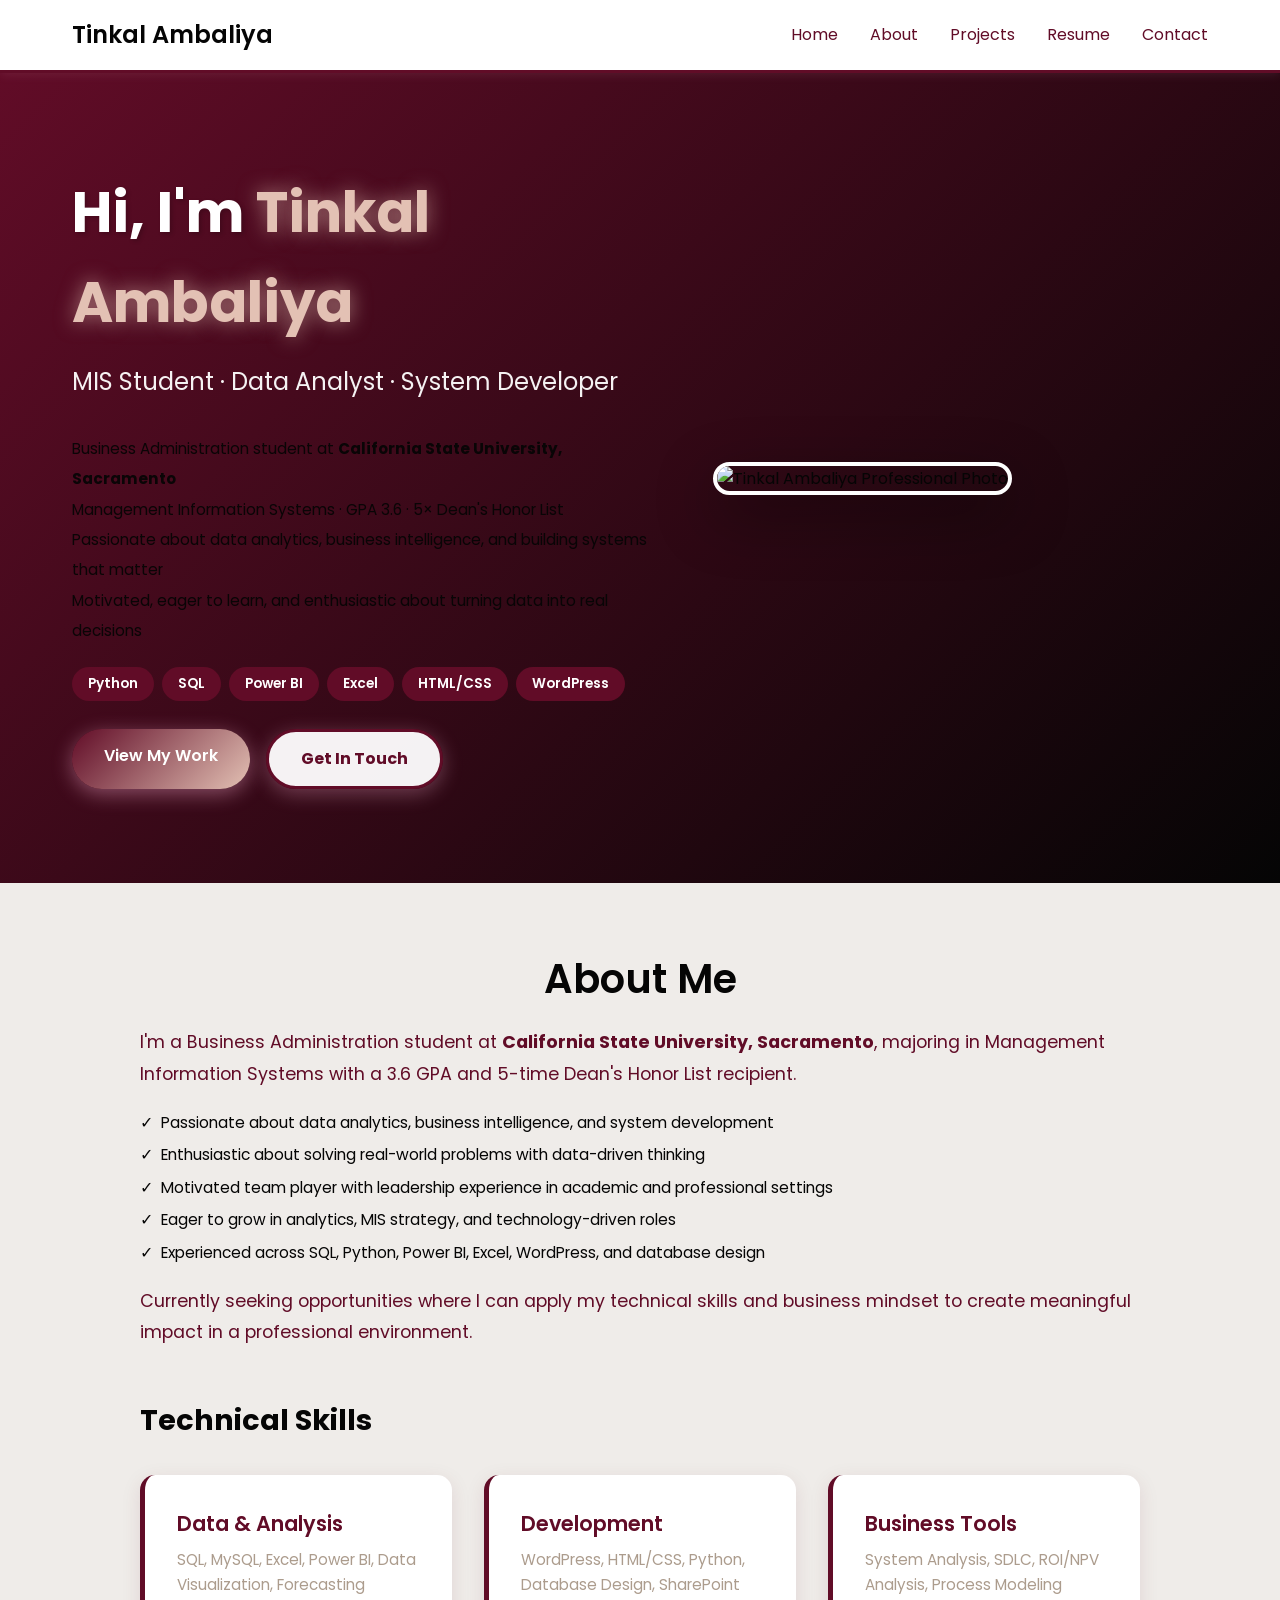
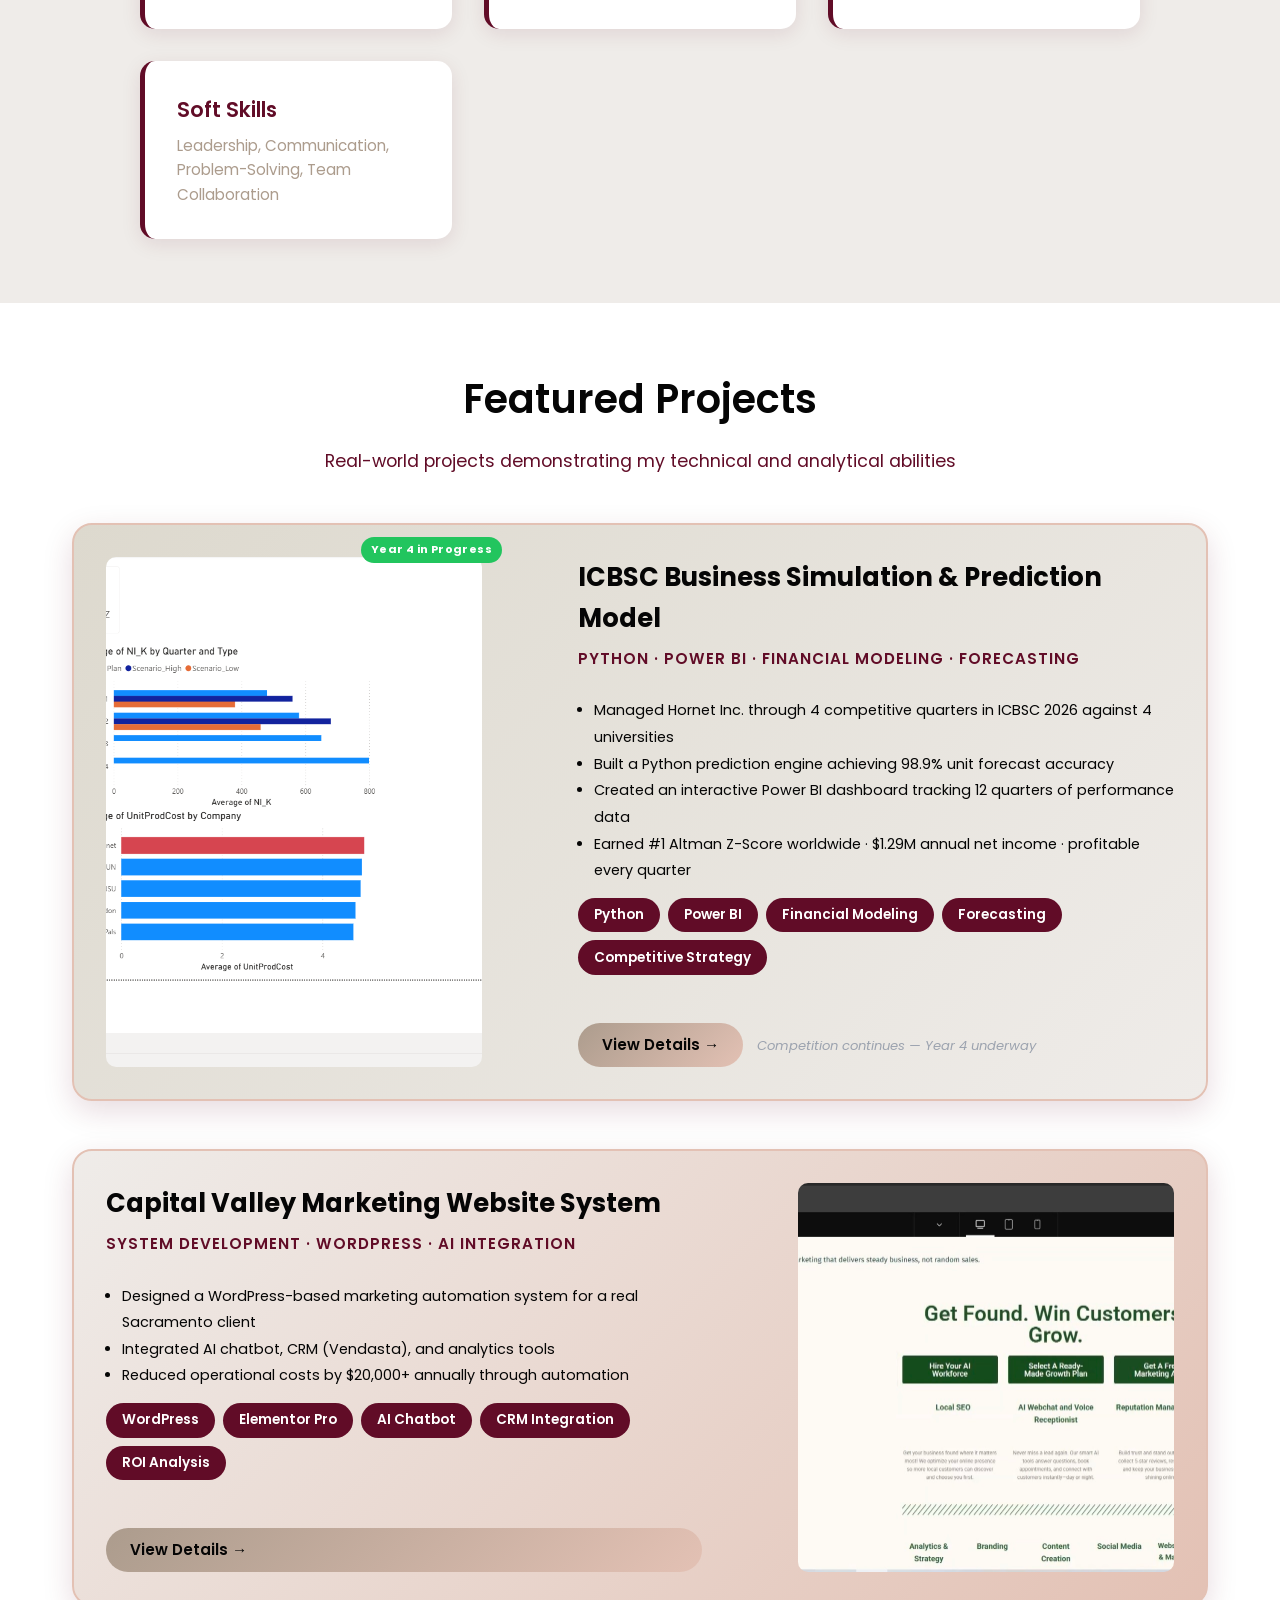
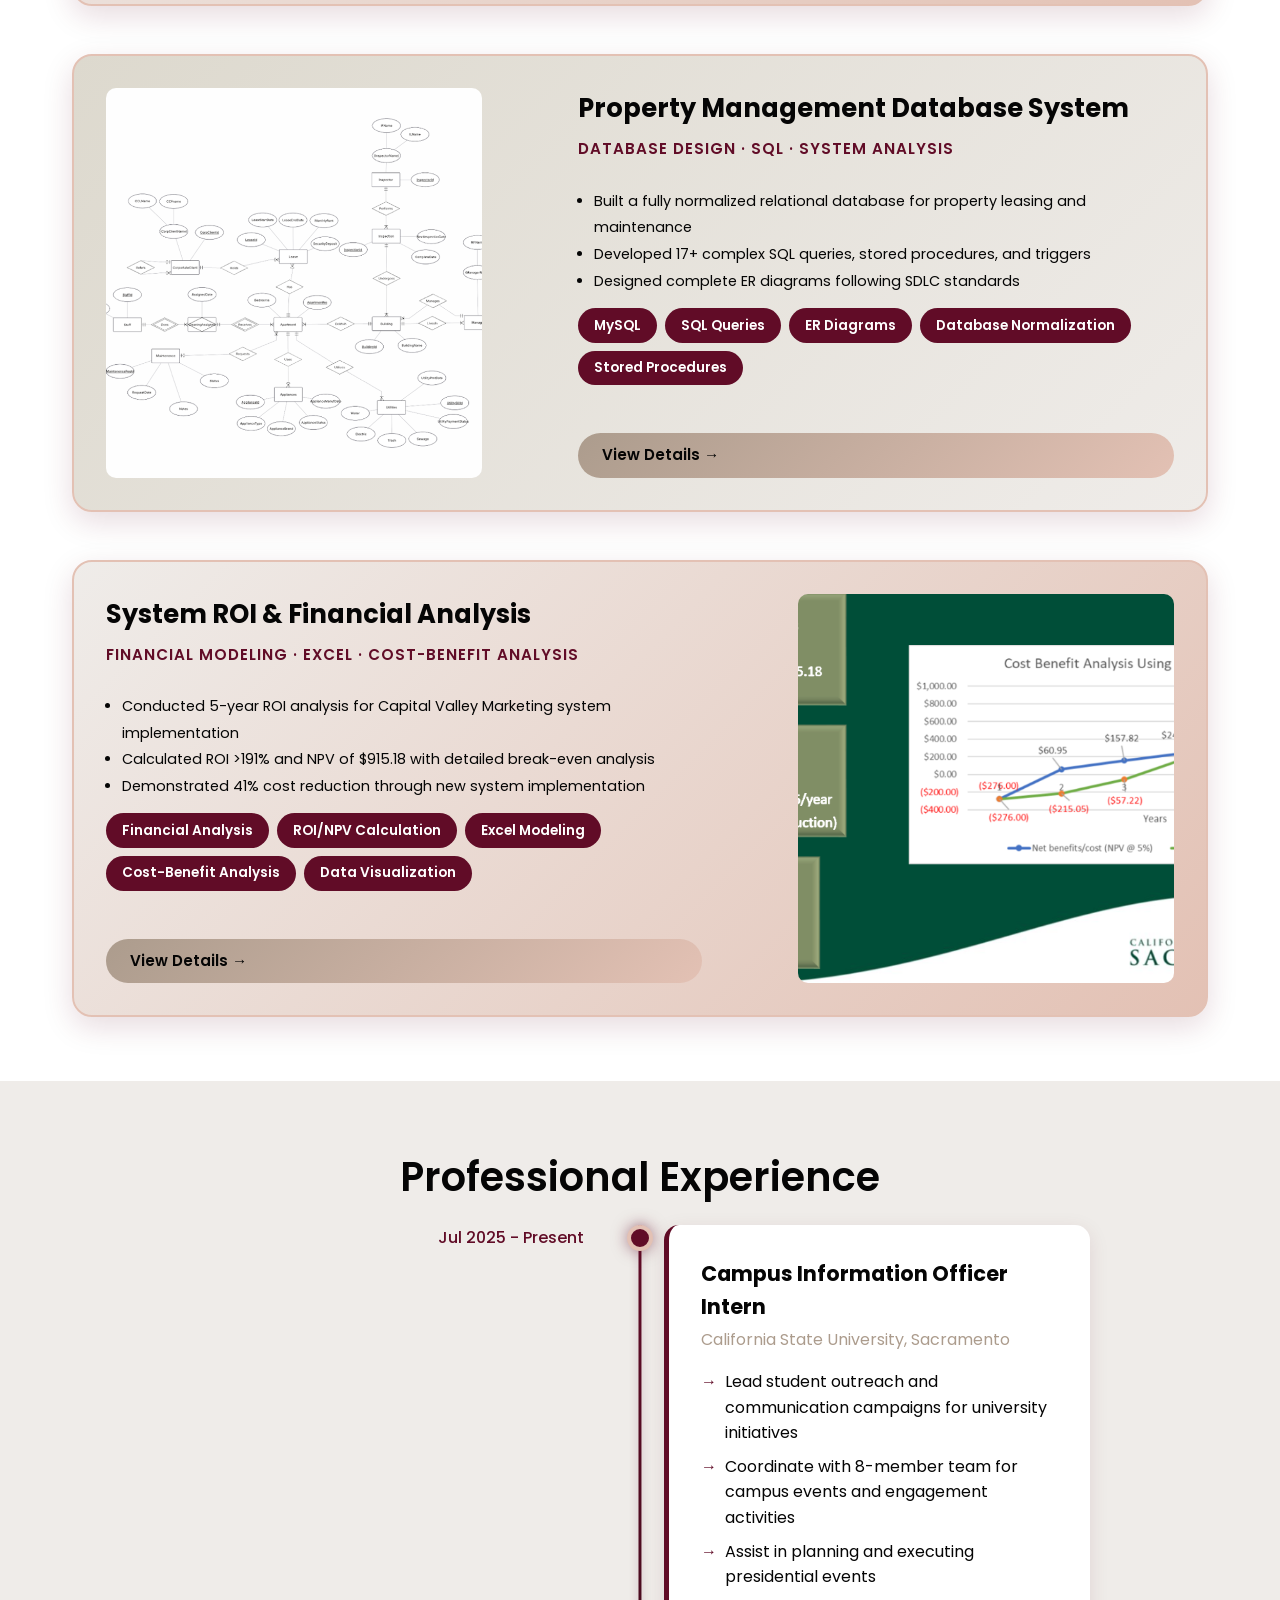
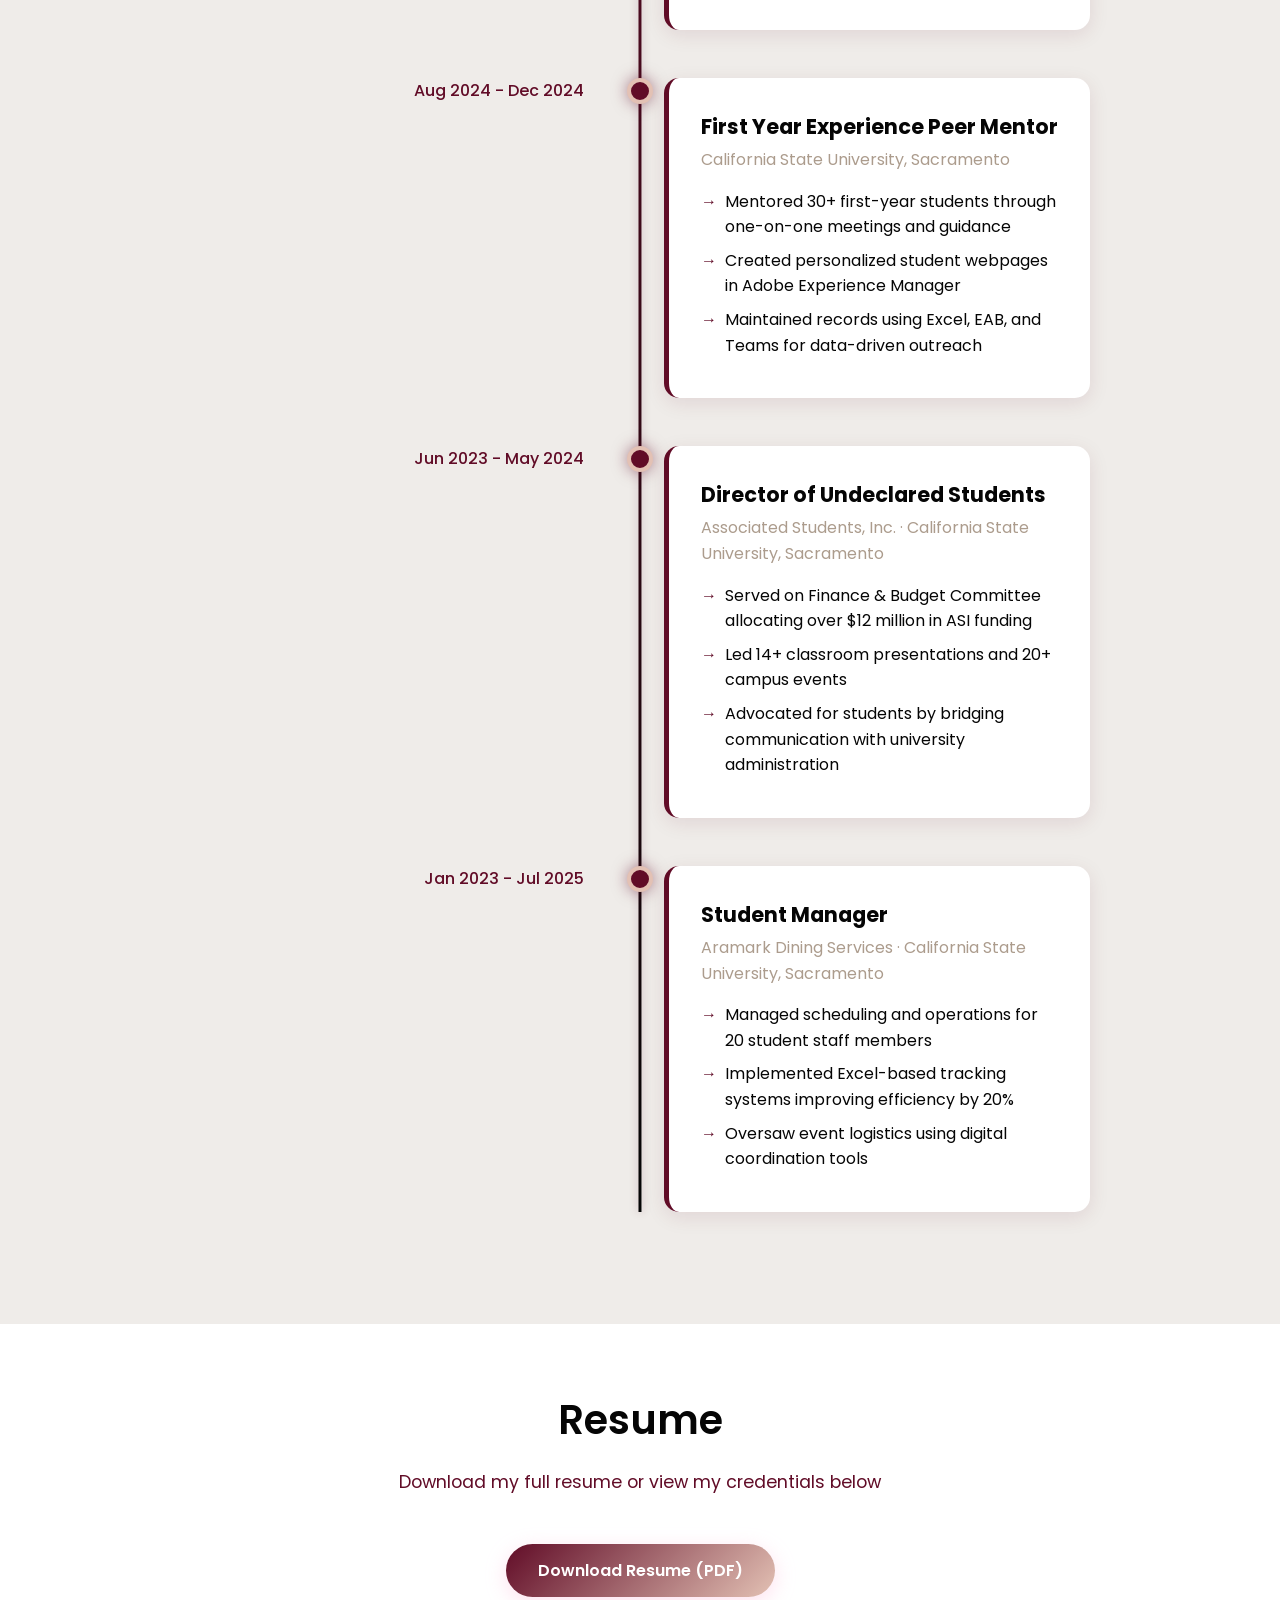
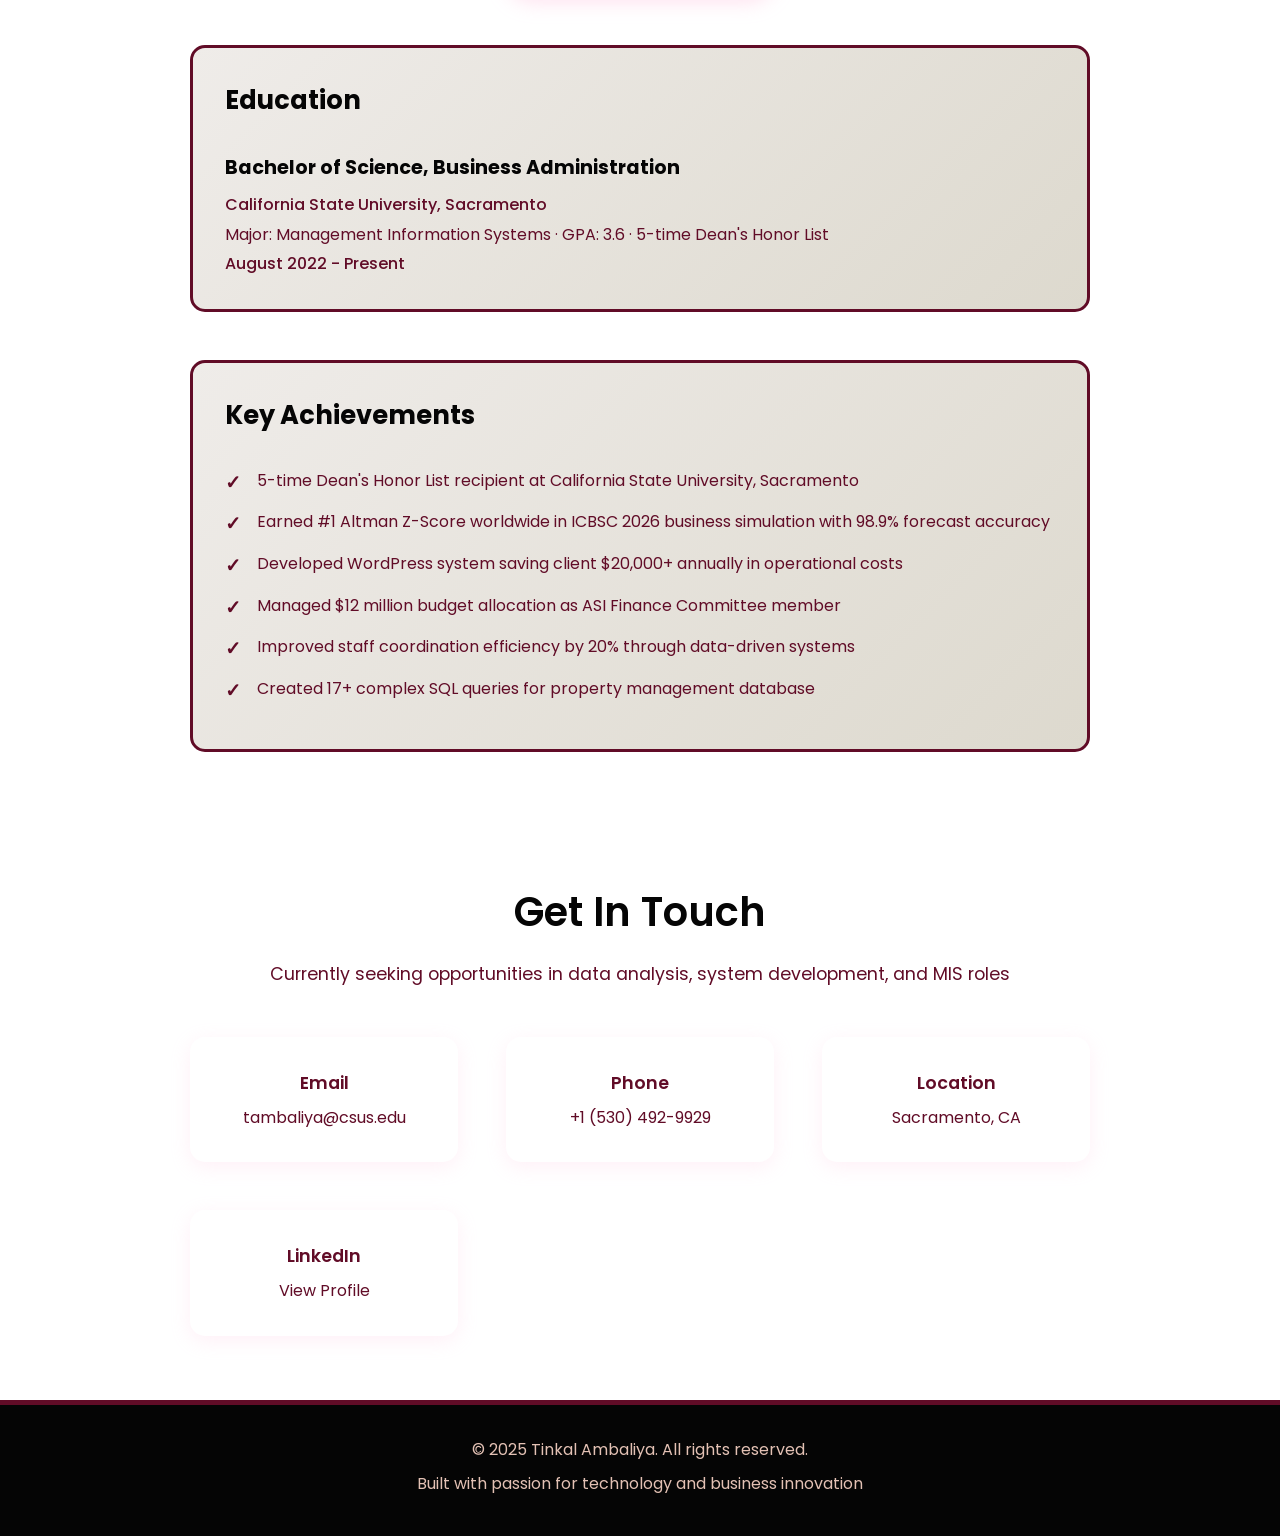
==== index.html @ d7b05f12 "Refresh portfolio: hero, about, projects reorder, ICBSC updates - Fix hero photo (Tinkal_Headshot.PN" ====
<!DOCTYPE html>
<html lang="en">
<head>
    <meta charset="UTF-8">
    <meta name="viewport" content="width=device-width, initial-scale=1.0">
    <title>Tinkal Ambaliya | MIS Portfolio</title>
    <link rel="stylesheet" href="styles.css">
    <link rel="preconnect" href="https://fonts.googleapis.com">
    <link rel="preconnect" href="https://fonts.gstatic.com" crossorigin>
    <link href="https://fonts.googleapis.com/css2?family=Poppins:wght@300;400;500;600;700&display=swap" rel="stylesheet">
</head>
<body>
    <!-- Navigation -->
    <nav class="navbar">
        <div class="container">
            <div class="nav-brand">Tinkal Ambaliya</div>
            <ul class="nav-menu">
                <li><a href="#home" class="nav-link">Home</a></li>
                <li><a href="#about" class="nav-link">About</a></li>
                <li><a href="#projects" class="nav-link">Projects</a></li>
                <li><a href="#resume" class="nav-link">Resume</a></li>
                <li><a href="#contact" class="nav-link">Contact</a></li>
            </ul>
        </div>
    </nav>

    <!-- Hero Section -->
    <section id="home" class="hero">
        <div class="container hero-content">
            <div class="hero-text">
                <h1 class="hero-title">Hi, I'm <span class="highlight">Tinkal Ambaliya</span></h1>
                <p class="hero-subtitle">MIS Student · Data Analyst · System Developer</p>
                <ul style="list-style: none; padding: 0; margin: 16px 0 20px; line-height: 2; font-size: 0.95rem; opacity: 0.92;">
                    <li>Business Administration student at <strong>California State University, Sacramento</strong></li>
                    <li>Management Information Systems · GPA 3.6 · 5&times; Dean's Honor List</li>
                    <li>Passionate about data analytics, business intelligence, and building systems that matter</li>
                    <li>Motivated, eager to learn, and enthusiastic about turning data into real decisions</li>
                </ul>
                <div style="display: flex; flex-wrap: wrap; gap: 8px; margin-bottom: 28px;">
                    <span class="tech-tag">Python</span>
                    <span class="tech-tag">SQL</span>
                    <span class="tech-tag">Power BI</span>
                    <span class="tech-tag">Excel</span>
                    <span class="tech-tag">HTML/CSS</span>
                    <span class="tech-tag">WordPress</span>
                </div>
                <div class="hero-buttons">
                    <a href="#projects" class="btn btn-primary">View My Work</a>
                    <a href="#contact" class="btn btn-secondary">Get In Touch</a>
                </div>
            </div>
            <div class="hero-image">
                <img src="Tinkal_Headshot.PNG" alt="Tinkal Ambaliya Professional Photo">
            </div>
        </div>
    </section>

    <!-- About Section -->
    <section id="about" class="about">
        <div class="container">
            <h2 class="section-title">About Me</h2>
            <div class="about-content">
                <div class="about-text">
                    <p>
                        I'm a Business Administration student at <strong>California State University, Sacramento</strong>,
                        majoring in Management Information Systems with a 3.6 GPA and 5-time Dean's Honor List recipient.
                    </p>
                    <ul style="list-style: none; padding: 0; margin: 16px 0; line-height: 2.1; font-size: 0.97rem;">
                        <li>&#10003;&nbsp; Passionate about data analytics, business intelligence, and system development</li>
                        <li>&#10003;&nbsp; Enthusiastic about solving real-world problems with data-driven thinking</li>
                        <li>&#10003;&nbsp; Motivated team player with leadership experience in academic and professional settings</li>
                        <li>&#10003;&nbsp; Eager to grow in analytics, MIS strategy, and technology-driven roles</li>
                        <li>&#10003;&nbsp; Experienced across SQL, Python, Power BI, Excel, WordPress, and database design</li>
                    </ul>
                    <p>
                        Currently seeking opportunities where I can apply my technical skills and business mindset
                        to create meaningful impact in a professional environment.
                    </p>
                </div>
                <div class="skills-section">
                    <h3>Technical Skills</h3>
                    <div class="skills-grid">
                        <div class="skill-card">
                            <h4>Data &amp; Analysis</h4>
                            <p>SQL, MySQL, Excel, Power BI, Data Visualization, Forecasting</p>
                        </div>
                        <div class="skill-card">
                            <h4>Development</h4>
                            <p>WordPress, HTML/CSS, Python, Database Design, SharePoint</p>
                        </div>
                        <div class="skill-card">
                            <h4>Business Tools</h4>
                            <p>System Analysis, SDLC, ROI/NPV Analysis, Process Modeling</p>
                        </div>
                        <div class="skill-card">
                            <h4>Soft Skills</h4>
                            <p>Leadership, Communication, Problem-Solving, Team Collaboration</p>
                        </div>
                    </div>
                </div>
            </div>
        </div>
    </section>

    <!-- Projects Section -->
    <section id="projects" class="projects">
        <div class="container">
            <h2 class="section-title">Featured Projects</h2>
            <p class="section-subtitle">Real-world projects demonstrating my technical and analytical abilities</p>

            <div class="projects-grid">

                <!-- Project 1: ICBSC Business Simulation -->
                <div class="project-card">
                    <div class="project-image" style="position: relative;">
                        <img src="icbsc-powerbi.png" alt="ICBSC Power BI Performance Dashboard">
                        <span style="position: absolute; top: 12px; right: 12px; background: #22c55e; color: white; font-size: 11px; font-weight: 700; padding: 4px 10px; border-radius: 20px; letter-spacing: 0.4px;">Year 4 in Progress</span>
                    </div>
                    <div class="project-content">
                        <h3>ICBSC Business Simulation &amp; Prediction Model</h3>
                        <p class="project-type">Python · Power BI · Financial Modeling · Forecasting</p>
                        <ul style="font-size: 0.9rem; line-height: 1.85; padding-left: 16px; margin: 10px 0 14px; color: inherit;">
                            <li>Managed Hornet Inc. through 4 competitive quarters in ICBSC 2026 against 4 universities</li>
                            <li>Built a Python prediction engine achieving 98.9% unit forecast accuracy</li>
                            <li>Created an interactive Power BI dashboard tracking 12 quarters of performance data</li>
                            <li>Earned #1 Altman Z-Score worldwide · $1.29M annual net income · profitable every quarter</li>
                        </ul>
                        <div class="project-tech">
                            <span class="tech-tag">Python</span>
                            <span class="tech-tag">Power BI</span>
                            <span class="tech-tag">Financial Modeling</span>
                            <span class="tech-tag">Forecasting</span>
                            <span class="tech-tag">Competitive Strategy</span>
                        </div>
                        <div style="display: flex; align-items: center; gap: 14px; margin-top: 16px; flex-wrap: wrap;">
                            <a href="project-icbsc.html" class="btn btn-project">View Details &rarr;</a>
                            <span style="font-size: 0.82rem; color: #9ca3af; font-style: italic;">Competition continues &mdash; Year 4 underway</span>
                        </div>
                    </div>
                </div>

                <!-- Project 2: Capital Valley Marketing -->
                <div class="project-card">
                    <div class="project-image">
                        <img src="IMG_0106.jpeg" alt="Capital Valley Marketing Project">
                    </div>
                    <div class="project-content">
                        <h3>Capital Valley Marketing Website System</h3>
                        <p class="project-type">System Development · WordPress · AI Integration</p>
                        <ul style="font-size: 0.9rem; line-height: 1.85; padding-left: 16px; margin: 10px 0 14px; color: inherit;">
                            <li>Designed a WordPress-based marketing automation system for a real Sacramento client</li>
                            <li>Integrated AI chatbot, CRM (Vendasta), and analytics tools</li>
                            <li>Reduced operational costs by $20,000+ annually through automation</li>
                        </ul>
                        <div class="project-tech">
                            <span class="tech-tag">WordPress</span>
                            <span class="tech-tag">Elementor Pro</span>
                            <span class="tech-tag">AI Chatbot</span>
                            <span class="tech-tag">CRM Integration</span>
                            <span class="tech-tag">ROI Analysis</span>
                        </div>
                        <a href="project-capital-valley.html" class="btn btn-project" style="display: inline-block; margin-top: 16px;">View Details &rarr;</a>
                    </div>
                </div>

                <!-- Project 3: Property Management Database -->
                <div class="project-card">
                    <div class="project-image">
                        <img src="ER Diagram.png" alt="Property Management Database">
                    </div>
                    <div class="project-content">
                        <h3>Property Management Database System</h3>
                        <p class="project-type">Database Design · SQL · System Analysis</p>
                        <ul style="font-size: 0.9rem; line-height: 1.85; padding-left: 16px; margin: 10px 0 14px; color: inherit;">
                            <li>Built a fully normalized relational database for property leasing and maintenance</li>
                            <li>Developed 17+ complex SQL queries, stored procedures, and triggers</li>
                            <li>Designed complete ER diagrams following SDLC standards</li>
                        </ul>
                        <div class="project-tech">
                            <span class="tech-tag">MySQL</span>
                            <span class="tech-tag">SQL Queries</span>
                            <span class="tech-tag">ER Diagrams</span>
                            <span class="tech-tag">Database Normalization</span>
                            <span class="tech-tag">Stored Procedures</span>
                        </div>
                        <a href="project-database.html" class="btn btn-project" style="display: inline-block; margin-top: 16px;">View Details &rarr;</a>
                    </div>
                </div>

                <!-- Project 4: Financial Analysis -->
                <div class="project-card">
                    <div class="project-image">
                        <img src="NPV_ROI.png" alt="ROI and NPV Financial Analysis">
                    </div>
                    <div class="project-content">
                        <h3>System ROI &amp; Financial Analysis</h3>
                        <p class="project-type">Financial Modeling · Excel · Cost-Benefit Analysis</p>
                        <ul style="font-size: 0.9rem; line-height: 1.85; padding-left: 16px; margin: 10px 0 14px; color: inherit;">
                            <li>Conducted 5-year ROI analysis for Capital Valley Marketing system implementation</li>
                            <li>Calculated ROI &gt;191% and NPV of $915.18 with detailed break-even analysis</li>
                            <li>Demonstrated 41% cost reduction through new system implementation</li>
                        </ul>
                        <div class="project-tech">
                            <span class="tech-tag">Financial Analysis</span>
                            <span class="tech-tag">ROI/NPV Calculation</span>
                            <span class="tech-tag">Excel Modeling</span>
                            <span class="tech-tag">Cost-Benefit Analysis</span>
                            <span class="tech-tag">Data Visualization</span>
                        </div>
                        <a href="project-capital-valley.html" class="btn btn-project" style="display: inline-block; margin-top: 16px;">View Details &rarr;</a>
                    </div>
                </div>

            </div>
        </div>
    </section>

    <!-- Experience Section -->
    <section id="experience" class="experience">
        <div class="container">
            <h2 class="section-title">Professional Experience</h2>

            <div class="timeline">
                <div class="timeline-item">
                    <div class="timeline-date">Jul 2025 - Present</div>
                    <div class="timeline-content">
                        <h3>Campus Information Officer Intern</h3>
                        <h4>California State University, Sacramento</h4>
                        <ul>
                            <li>Lead student outreach and communication campaigns for university initiatives</li>
                            <li>Coordinate with 8-member team for campus events and engagement activities</li>
                            <li>Assist in planning and executing presidential events</li>
                        </ul>
                    </div>
                </div>

                <div class="timeline-item">
                    <div class="timeline-date">Aug 2024 - Dec 2024</div>
                    <div class="timeline-content">
                        <h3>First Year Experience Peer Mentor</h3>
                        <h4>California State University, Sacramento</h4>
                        <ul>
                            <li>Mentored 30+ first-year students through one-on-one meetings and guidance</li>
                            <li>Created personalized student webpages in Adobe Experience Manager</li>
                            <li>Maintained records using Excel, EAB, and Teams for data-driven outreach</li>
                        </ul>
                    </div>
                </div>

                <div class="timeline-item">
                    <div class="timeline-date">Jun 2023 - May 2024</div>
                    <div class="timeline-content">
                        <h3>Director of Undeclared Students</h3>
                        <h4>Associated Students, Inc. · California State University, Sacramento</h4>
                        <ul>
                            <li>Served on Finance &amp; Budget Committee allocating over $12 million in ASI funding</li>
                            <li>Led 14+ classroom presentations and 20+ campus events</li>
                            <li>Advocated for students by bridging communication with university administration</li>
                        </ul>
                    </div>
                </div>

                <div class="timeline-item">
                    <div class="timeline-date">Jan 2023 - Jul 2025</div>
                    <div class="timeline-content">
                        <h3>Student Manager</h3>
                        <h4>Aramark Dining Services · California State University, Sacramento</h4>
                        <ul>
                            <li>Managed scheduling and operations for 20 student staff members</li>
                            <li>Implemented Excel-based tracking systems improving efficiency by 20%</li>
                            <li>Oversaw event logistics using digital coordination tools</li>
                        </ul>
                    </div>
                </div>
            </div>
        </div>
    </section>

    <!-- Resume Section -->
    <section id="resume" class="resume">
        <div class="container">
            <h2 class="section-title">Resume</h2>
            <p class="section-subtitle">Download my full resume or view my credentials below</p>

            <div class="resume-download">
                <a href="Tinkal_2025_RESUME.pdf" download class="btn btn-primary">Download Resume (PDF)</a>
            </div>

            <div class="resume-summary">
                <div class="resume-section">
                    <h3>Education</h3>
                    <div class="resume-item">
                        <h4>Bachelor of Science, Business Administration</h4>
                        <p class="resume-location">California State University, Sacramento</p>
                        <p class="resume-detail">Major: Management Information Systems · GPA: 3.6 · 5-time Dean's Honor List</p>
                        <p class="resume-date">August 2022 - Present</p>
                    </div>
                </div>

                <div class="resume-section">
                    <h3>Key Achievements</h3>
                    <ul class="achievements-list">
                        <li>5-time Dean's Honor List recipient at California State University, Sacramento</li>
                        <li>Earned #1 Altman Z-Score worldwide in ICBSC 2026 business simulation with 98.9% forecast accuracy</li>
                        <li>Developed WordPress system saving client $20,000+ annually in operational costs</li>
                        <li>Managed $12 million budget allocation as ASI Finance Committee member</li>
                        <li>Improved staff coordination efficiency by 20% through data-driven systems</li>
                        <li>Created 17+ complex SQL queries for property management database</li>
                    </ul>
                </div>
            </div>
        </div>
    </section>

    <!-- Contact Section -->
    <section id="contact" class="contact">
        <div class="container">
            <h2 class="section-title">Get In Touch</h2>
            <p class="section-subtitle">Currently seeking opportunities in data analysis, system development, and MIS roles</p>

            <div class="contact-content-centered">
                <div class="contact-info-grid">
                    <div class="contact-item">
                        <h3>Email</h3>
                        <a href="mailto:tambaliya@csus.edu">tambaliya@csus.edu</a>
                    </div>
                    <div class="contact-item">
                        <h3>Phone</h3>
                        <a href="tel:+15304929929">+1 (530) 492-9929</a>
                    </div>
                    <div class="contact-item">
                        <h3>Location</h3>
                        <p>Sacramento, CA</p>
                    </div>
                    <div class="contact-item">
                        <h3>LinkedIn</h3>
                        <a href="https://linkedin.com/in/tinkal-ambaliya-a69875244/" target="_blank">View Profile</a>
                    </div>
                </div>
            </div>
        </div>
    </section>

    <!-- Footer -->
    <footer class="footer">
        <div class="container">
            <p>&copy; 2025 Tinkal Ambaliya. All rights reserved.</p>
            <p>Built with passion for technology and business innovation</p>
        </div>
    </footer>

    <script src="script.js"></script>
</body>
</html>
---- styles.css ----
/* Reset and Base Styles */
* {
    margin: 0;
    padding: 0;
    box-sizing: border-box;
}

:root {
    /* Sophisticated Burgundy & Neutral Palette */
    --primary-color: #610C27;        /* Deep Burgundy / Wine Red */
    --secondary-color: #AC9C8D;      /* Warm Taupe / Greige */
    --accent-color: #E3C1B4;         /* Soft Blush / Nude Pink */
    --black: #050505;                /* Black / Near Black */
    --light-bg: #EFECE9;             /* Off-White / Cream */
    --card-bg: #FFFFFF;              /* Pure white */
    --sage: #DDD9CE;                 /* Light Sage / Warm Gray */
    --text-dark: #050505;            /* Near black */
    --text-medium: #610C27;          /* Burgundy for emphasis */
    --text-light: #AC9C8D;           /* Warm taupe */

    /* Fonts */
    --font-primary: 'Poppins', sans-serif;

    /* Spacing */
    --spacing-xs: 0.5rem;
    --spacing-sm: 1rem;
    --spacing-md: 2rem;
    --spacing-lg: 3rem;
    --spacing-xl: 4rem;
}

body {
    font-family: var(--font-primary);
    color: var(--text-dark);
    line-height: 1.6;
    background-color: var(--white);
}

.container {
    max-width: 1200px;
    margin: 0 auto;
    padding: 0 var(--spacing-md);
}

/* Navigation */
.navbar {
    background-color: var(--card-bg);
    padding: var(--spacing-sm) 0;
    position: sticky;
    top: 0;
    z-index: 100;
    box-shadow: 0 2px 10px rgba(0, 0, 0, 0.1);
    border-bottom: 3px solid var(--primary-color);
}

.navbar .container {
    display: flex;
    justify-content: space-between;
    align-items: center;
}

.nav-brand {
    font-size: 1.5rem;
    font-weight: 600;
    color: var(--text-dark);
}

.nav-menu {
    display: flex;
    list-style: none;
    gap: var(--spacing-md);
}

.nav-link {
    text-decoration: none;
    color: var(--text-medium);
    font-weight: 400;
    transition: all 0.3s ease;
    position: relative;
}

.nav-link:hover {
    color: var(--primary-color);
}

.nav-link::after {
    content: '';
    position: absolute;
    bottom: -5px;
    left: 0;
    width: 0;
    height: 2px;
    background-color: var(--primary-color);
    transition: width 0.3s ease;
}

.nav-link:hover::after {
    width: 100%;
}

/* Hero Section */
.hero {
    padding: var(--spacing-xl) 0;
    background: linear-gradient(135deg, var(--primary-color) 0%, var(--black) 100%);
    min-height: 90vh;
    display: flex;
    align-items: center;
    position: relative;
    overflow: hidden;
}

.hero::before {
    content: '';
    position: absolute;
    top: 0;
    left: 0;
    right: 0;
    bottom: 0;
    background: linear-gradient(135deg, rgba(97, 12, 39, 0.95) 0%, rgba(5, 5, 5, 0.95) 100%);
    z-index: 0;
}

.hero .container {
    position: relative;
    z-index: 1;
}

.hero-content {
    display: grid;
    grid-template-columns: 1.2fr 1fr;
    gap: var(--spacing-lg);
    align-items: center;
}

.hero-title {
    font-size: 3.5rem;
    font-weight: 700;
    color: white;
    margin-bottom: var(--spacing-sm);
    text-shadow: 2px 2px 4px rgba(0, 0, 0, 0.2);
}

.highlight {
    color: var(--accent-color);
    text-shadow: 0 0 20px rgba(227, 193, 180, 0.6);
}

.hero-subtitle {
    font-size: 1.5rem;
    color: rgba(255, 255, 255, 0.95);
    margin-bottom: var(--spacing-md);
    font-weight: 400;
}

.hero-description {
    font-size: 1.1rem;
    color: rgba(255, 255, 255, 0.9);
    margin-bottom: var(--spacing-md);
    line-height: 1.8;
}

.hero-buttons {
    display: flex;
    gap: var(--spacing-sm);
}

.hero-image img {
    width: 100%;
    max-width: 400px;
    border-radius: 20px;
    box-shadow: 0 20px 60px rgba(0, 0, 0, 0.4);
    object-fit: cover;
    border: 4px solid white;
}

/* Buttons */
.btn {
    padding: 0.875rem 2rem;
    border-radius: 30px;
    text-decoration: none;
    font-weight: 500;
    transition: all 0.3s ease;
    display: inline-block;
    border: none;
    cursor: pointer;
    font-size: 1rem;
}

.btn-primary {
    background: linear-gradient(135deg, var(--primary-color), var(--accent-color));
    color: white;
    box-shadow: 0 5px 20px rgba(255, 181, 216, 0.4);
    font-weight: 600;
}

.btn-primary:hover {
    transform: translateY(-3px);
    box-shadow: 0 10px 30px rgba(255, 181, 216, 0.6);
    background: linear-gradient(135deg, var(--accent-color), var(--primary-color));
}

.btn-secondary {
    background-color: rgba(255, 255, 255, 0.95);
    color: var(--primary-color);
    border: 3px solid var(--primary-color);
    font-weight: 700;
    box-shadow: 0 5px 20px rgba(255, 181, 216, 0.3);
}

.btn-secondary:hover {
    background-color: var(--primary-color);
    color: white;
    transform: translateY(-3px);
    border-color: var(--primary-color);
    box-shadow: 0 8px 30px rgba(255, 181, 216, 0.5);
}

.btn-project {
    background: linear-gradient(135deg, var(--secondary-color), var(--accent-color));
    color: var(--text-dark);
    padding: 0.625rem 1.5rem;
    font-size: 0.95rem;
    font-weight: 600;
}

.btn-project:hover {
    transform: translateX(5px);
    box-shadow: 0 5px 20px rgba(181, 216, 255, 0.5);
    background: var(--primary-color);
    color: white;
}

/* Section Styles */
section {
    padding: var(--spacing-xl) 0;
}

.section-title {
    font-size: 2.5rem;
    text-align: center;
    margin-bottom: var(--spacing-sm);
    color: var(--text-dark);
    font-weight: 600;
}

.section-subtitle {
    text-align: center;
    color: var(--text-medium);
    font-size: 1.1rem;
    margin-bottom: var(--spacing-lg);
}

/* About Section */
.about {
    background-color: var(--light-bg);
}

.about-content {
    max-width: 1000px;
    margin: 0 auto;
}

.about-text {
    margin-bottom: var(--spacing-lg);
}

.about-text p {
    margin-bottom: var(--spacing-sm);
    font-size: 1.1rem;
    color: var(--text-medium);
    line-height: 1.8;
}

.skills-section h3 {
    font-size: 1.8rem;
    margin-bottom: var(--spacing-md);
    color: var(--text-dark);
}

.skills-grid {
    display: grid;
    grid-template-columns: repeat(auto-fit, minmax(250px, 1fr));
    gap: var(--spacing-md);
}

.skill-card {
    background: var(--card-bg);
    padding: var(--spacing-md);
    border-radius: 15px;
    box-shadow: 0 5px 20px rgba(97, 12, 39, 0.1);
    transition: all 0.3s ease;
    border-left: 5px solid var(--primary-color);
}

.skill-card:hover {
    transform: translateY(-8px);
    box-shadow: 0 15px 40px rgba(97, 12, 39, 0.25);
    border-left-color: var(--accent-color);
    background: linear-gradient(to right, var(--card-bg), var(--light-bg));
}

.skill-card h4 {
    color: var(--primary-color);
    margin-bottom: var(--spacing-xs);
    font-size: 1.3rem;
    font-weight: 600;
}

.skill-card p {
    color: var(--text-light);
    font-size: 0.95rem;
}

/* Projects Section */
.projects {
    background-color: var(--card-bg);
}

.projects-grid {
    display: grid;
    gap: var(--spacing-lg);
    margin-top: var(--spacing-lg);
}

.project-card {
    background: linear-gradient(135deg, var(--sage), var(--light-bg));
    border-radius: 20px;
    overflow: hidden;
    box-shadow: 0 10px 30px rgba(97, 12, 39, 0.15);
    transition: all 0.3s ease;
    display: grid;
    grid-template-columns: 1fr 1.5fr;
    gap: var(--spacing-md);
    border: 2px solid var(--accent-color);
}

.project-card:nth-child(even) {
    background: linear-gradient(135deg, var(--light-bg), var(--accent-color));
    grid-template-columns: 1.5fr 1fr;
}

.project-card:nth-child(even) .project-image {
    order: 2;
}

.project-card:hover {
    transform: translateY(-8px);
    box-shadow: 0 20px 50px rgba(97, 12, 39, 0.3);
    border-color: var(--primary-color);
    background: linear-gradient(135deg, var(--accent-color), var(--sage));
}

.project-image {
    background-color: var(--white);
    display: flex;
    align-items: center;
    justify-content: center;
    padding: var(--spacing-md);
}

.project-image img {
    width: 100%;
    height: 100%;
    object-fit: cover;
    border-radius: 10px;
}

.project-content {
    padding: var(--spacing-md);
    display: flex;
    flex-direction: column;
    justify-content: center;
}

.project-content h3 {
    font-size: 1.6rem;
    color: var(--text-dark);
    margin-bottom: var(--spacing-xs);
}

.project-type {
    color: var(--primary-color);
    font-weight: 600;
    margin-bottom: var(--spacing-sm);
    font-size: 0.95rem;
    text-transform: uppercase;
    letter-spacing: 1px;
}

.project-description {
    color: var(--text-dark);
    margin-bottom: var(--spacing-md);
    line-height: 1.7;
}

.project-tech {
    display: flex;
    flex-wrap: wrap;
    gap: var(--spacing-xs);
    margin-bottom: var(--spacing-md);
}

.tech-tag {
    background: var(--primary-color);
    padding: 0.4rem 1rem;
    border-radius: 20px;
    font-size: 0.85rem;
    color: white;
    font-weight: 600;
    transition: all 0.3s ease;
}

.tech-tag:hover {
    background: var(--black);
    transform: translateY(-2px);
}

/* Experience Section */
.experience {
    background-color: var(--light-bg);
}

.timeline {
    max-width: 900px;
    margin: 0 auto;
    position: relative;
}

.timeline::before {
    content: '';
    position: absolute;
    left: 50%;
    transform: translateX(-50%);
    width: 3px;
    height: 100%;
    background: linear-gradient(180deg, var(--primary-color), var(--black));
    box-shadow: 0 0 10px rgba(97, 12, 39, 0.3);
}

.timeline-item {
    display: grid;
    grid-template-columns: 1fr 1fr;
    gap: var(--spacing-lg);
    margin-bottom: var(--spacing-lg);
    position: relative;
}

.timeline-item::before {
    content: '';
    position: absolute;
    left: 50%;
    top: 0;
    transform: translateX(-50%);
    width: 18px;
    height: 18px;
    background: var(--primary-color);
    border-radius: 50%;
    border: 4px solid var(--accent-color);
    box-shadow: 0 0 15px rgba(97, 12, 39, 0.5);
    z-index: 1;
}

.timeline-date {
    text-align: right;
    padding-right: var(--spacing-md);
    font-weight: 500;
    color: var(--primary-color);
}

.timeline-content {
    background-color: white;
    padding: var(--spacing-md);
    border-radius: 15px;
    box-shadow: 0 5px 20px rgba(97, 12, 39, 0.1);
    border-left: 5px solid var(--primary-color);
    transition: all 0.3s ease;
}

.timeline-content:hover {
    box-shadow: 0 10px 30px rgba(97, 12, 39, 0.25);
    transform: translateX(5px);
    border-left-color: var(--accent-color);
}

.timeline-content h3 {
    color: var(--text-dark);
    margin-bottom: 0.25rem;
    font-size: 1.3rem;
}

.timeline-content h4 {
    color: var(--text-light);
    margin-bottom: var(--spacing-sm);
    font-weight: 400;
    font-size: 1rem;
}

.timeline-content ul {
    list-style: none;
    padding-left: 0;
}

.timeline-content li {
    color: var(--text-dark);
    margin-bottom: var(--spacing-xs);
    padding-left: 1.5rem;
    position: relative;
}

.timeline-content li::before {
    content: '→';
    position: absolute;
    left: 0;
    color: var(--primary-color);
    font-weight: bold;
}

/* Resume Section */
.resume {
    background-color: var(--card-bg);
}

.resume-download {
    text-align: center;
    margin: var(--spacing-lg) 0;
}

.resume-summary {
    max-width: 900px;
    margin: 0 auto;
    display: grid;
    gap: var(--spacing-lg);
}

.resume-section {
    background: linear-gradient(135deg, var(--light-bg), var(--sage));
    padding: var(--spacing-md);
    border-radius: 15px;
    border: 3px solid var(--primary-color);
}

.resume-section h3 {
    color: var(--text-dark);
    font-size: 1.6rem;
    margin-bottom: var(--spacing-md);
}

.resume-item h4 {
    color: var(--text-dark);
    font-size: 1.2rem;
    margin-bottom: 0.5rem;
}

.resume-location {
    color: var(--text-medium);
    font-weight: 500;
    margin-bottom: 0.25rem;
}

.resume-detail {
    color: var(--text-medium);
    margin-bottom: 0.25rem;
}

.resume-date {
    color: var(--primary-color);
    font-weight: 500;
}

.achievements-list {
    list-style: none;
    padding-left: 0;
}

.achievements-list li {
    color: var(--text-medium);
    margin-bottom: var(--spacing-sm);
    padding-left: 2rem;
    position: relative;
    line-height: 1.6;
}

.achievements-list li::before {
    content: '✓';
    position: absolute;
    left: 0;
    color: var(--primary-color);
    font-weight: bold;
    font-size: 1.2rem;
}

/* Contact Section */
.contact {
    background: linear-gradient(135deg, var(--light-pink) 0%, var(--light-blue) 100%);
}

.contact-content-centered {
    max-width: 900px;
    margin: 0 auto;
}

.contact-info-grid {
    display: grid;
    grid-template-columns: repeat(auto-fit, minmax(200px, 1fr));
    gap: var(--spacing-lg);
    margin-top: var(--spacing-lg);
}

.contact-item {
    background-color: var(--white);
    padding: var(--spacing-md);
    border-radius: 15px;
    box-shadow: 0 5px 20px rgba(255, 181, 216, 0.2);
    text-align: center;
    transition: transform 0.3s ease, box-shadow 0.3s ease;
}

.contact-item:hover {
    transform: translateY(-5px);
    box-shadow: 0 10px 30px rgba(255, 181, 216, 0.3);
}

.contact-item h3 {
    color: var(--primary-color);
    font-size: 1.1rem;
    margin-bottom: 0.5rem;
    font-weight: 600;
}

.contact-item a,
.contact-item p {
    color: var(--text-medium);
    text-decoration: none;
    transition: color 0.3s ease;
    font-size: 1rem;
}

.contact-item a:hover {
    color: var(--primary-color);
}

/* Footer */
.footer {
    background-color: var(--black);
    padding: var(--spacing-md) 0;
    text-align: center;
    border-top: 5px solid var(--primary-color);
}

.footer p {
    color: var(--accent-color);
    margin-bottom: 0.5rem;
}

/* Responsive Design */
@media (max-width: 968px) {
    .hero-content {
        grid-template-columns: 1fr;
        text-align: center;
    }

    .hero-image {
        order: -1;
    }

    .hero-image img {
        max-width: 300px;
        margin: 0 auto;
    }

    .hero-buttons {
        justify-content: center;
    }

    .project-card,
    .project-card:nth-child(even) {
        grid-template-columns: 1fr;
    }

    .project-card:nth-child(even) .project-image {
        order: 0;
    }

    .timeline::before {
        left: 0;
    }

    .timeline-item {
        grid-template-columns: 1fr;
    }

    .timeline-item::before {
        left: 0;
    }

    .timeline-date {
        text-align: left;
        padding-right: 0;
        padding-bottom: var(--spacing-xs);
    }

    .contact-content {
        grid-template-columns: 1fr;
    }
}

@media (max-width: 768px) {
    .nav-menu {
        flex-direction: column;
        gap: var(--spacing-sm);
    }

    .hero-title {
        font-size: 2.5rem;
    }

    .hero-subtitle {
        font-size: 1.2rem;
    }

    .section-title {
        font-size: 2rem;
    }

    .skills-grid {
        grid-template-columns: 1fr;
    }
}

/* Smooth Scrolling */
html {
    scroll-behavior: smooth;
}

/* Selection Color */
::selection {
    background-color: var(--primary-color);
    color: white;
}

/* Animations */
@keyframes fadeInUp {
    from {
        opacity: 0;
        transform: translateY(30px);
    }
    to {
        opacity: 1;
        transform: translateY(0);
    }
}

section {
    animation: fadeInUp 0.6s ease-out;
}
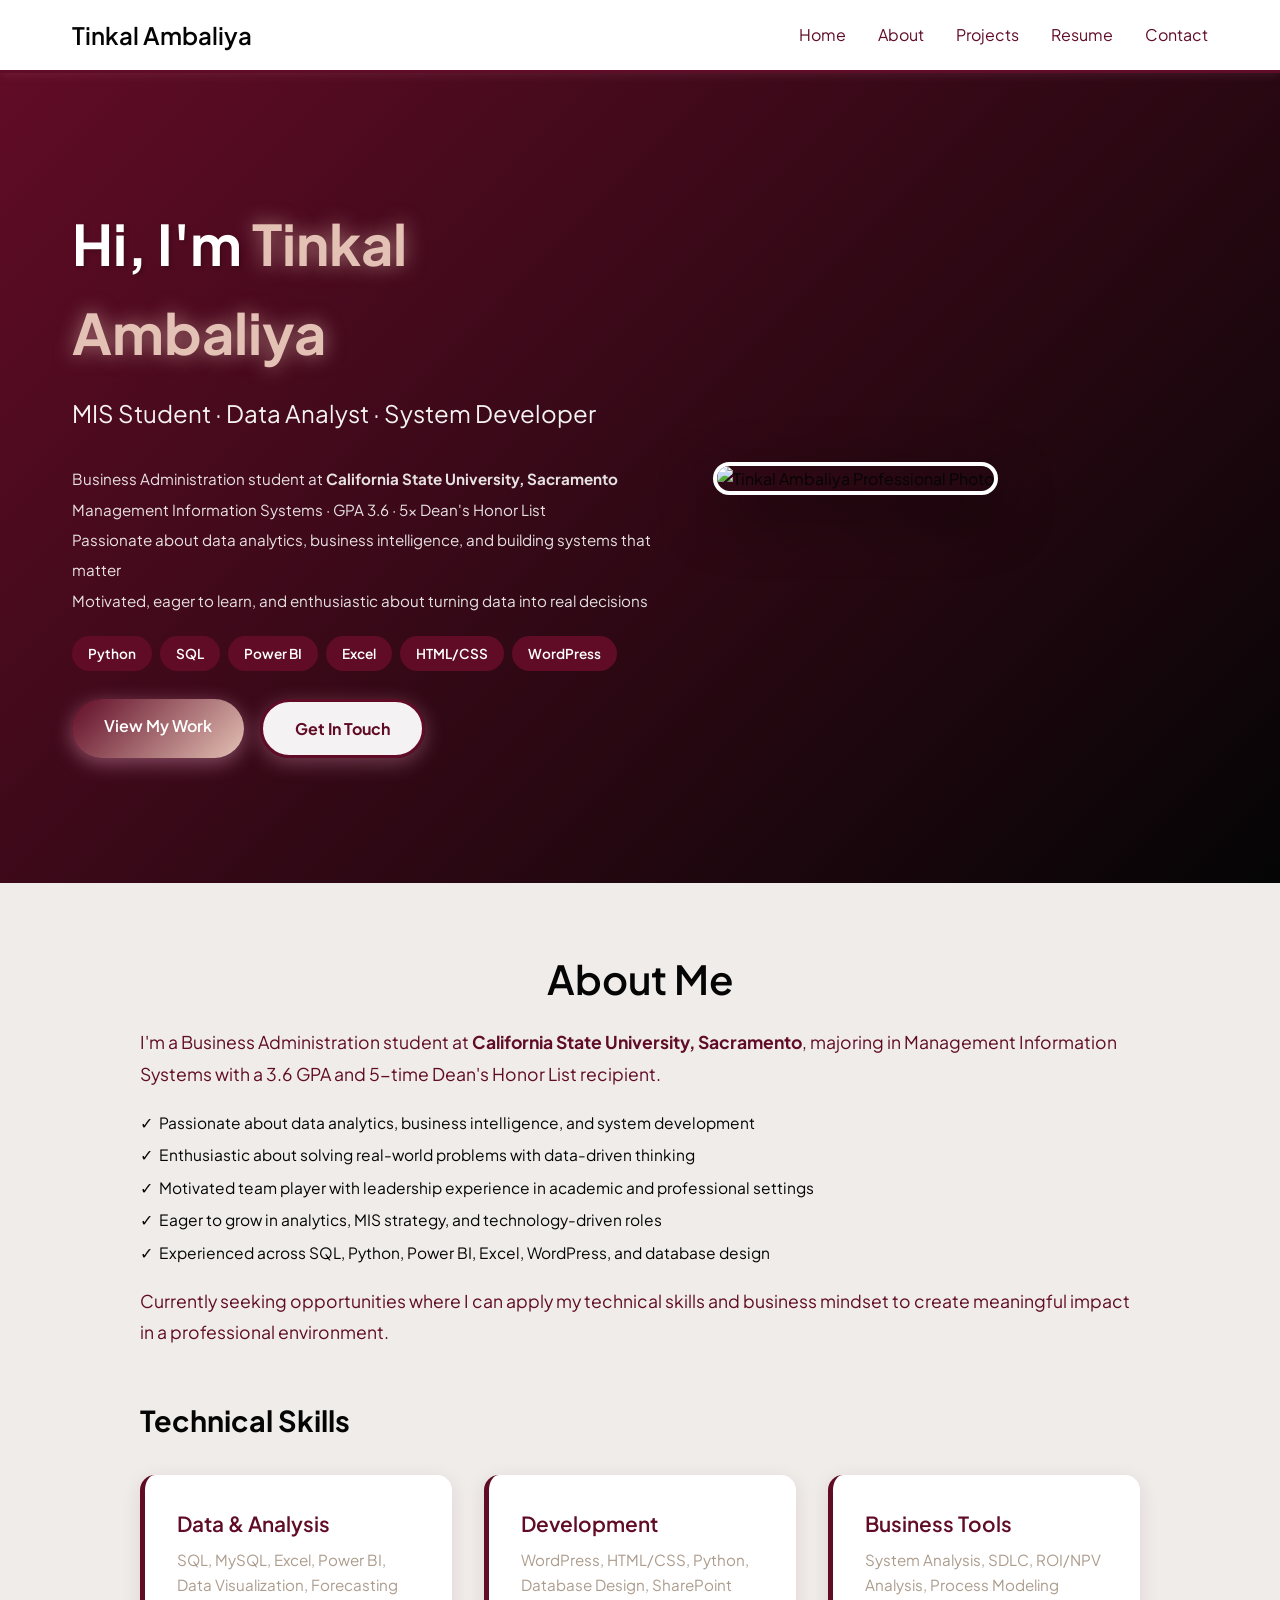
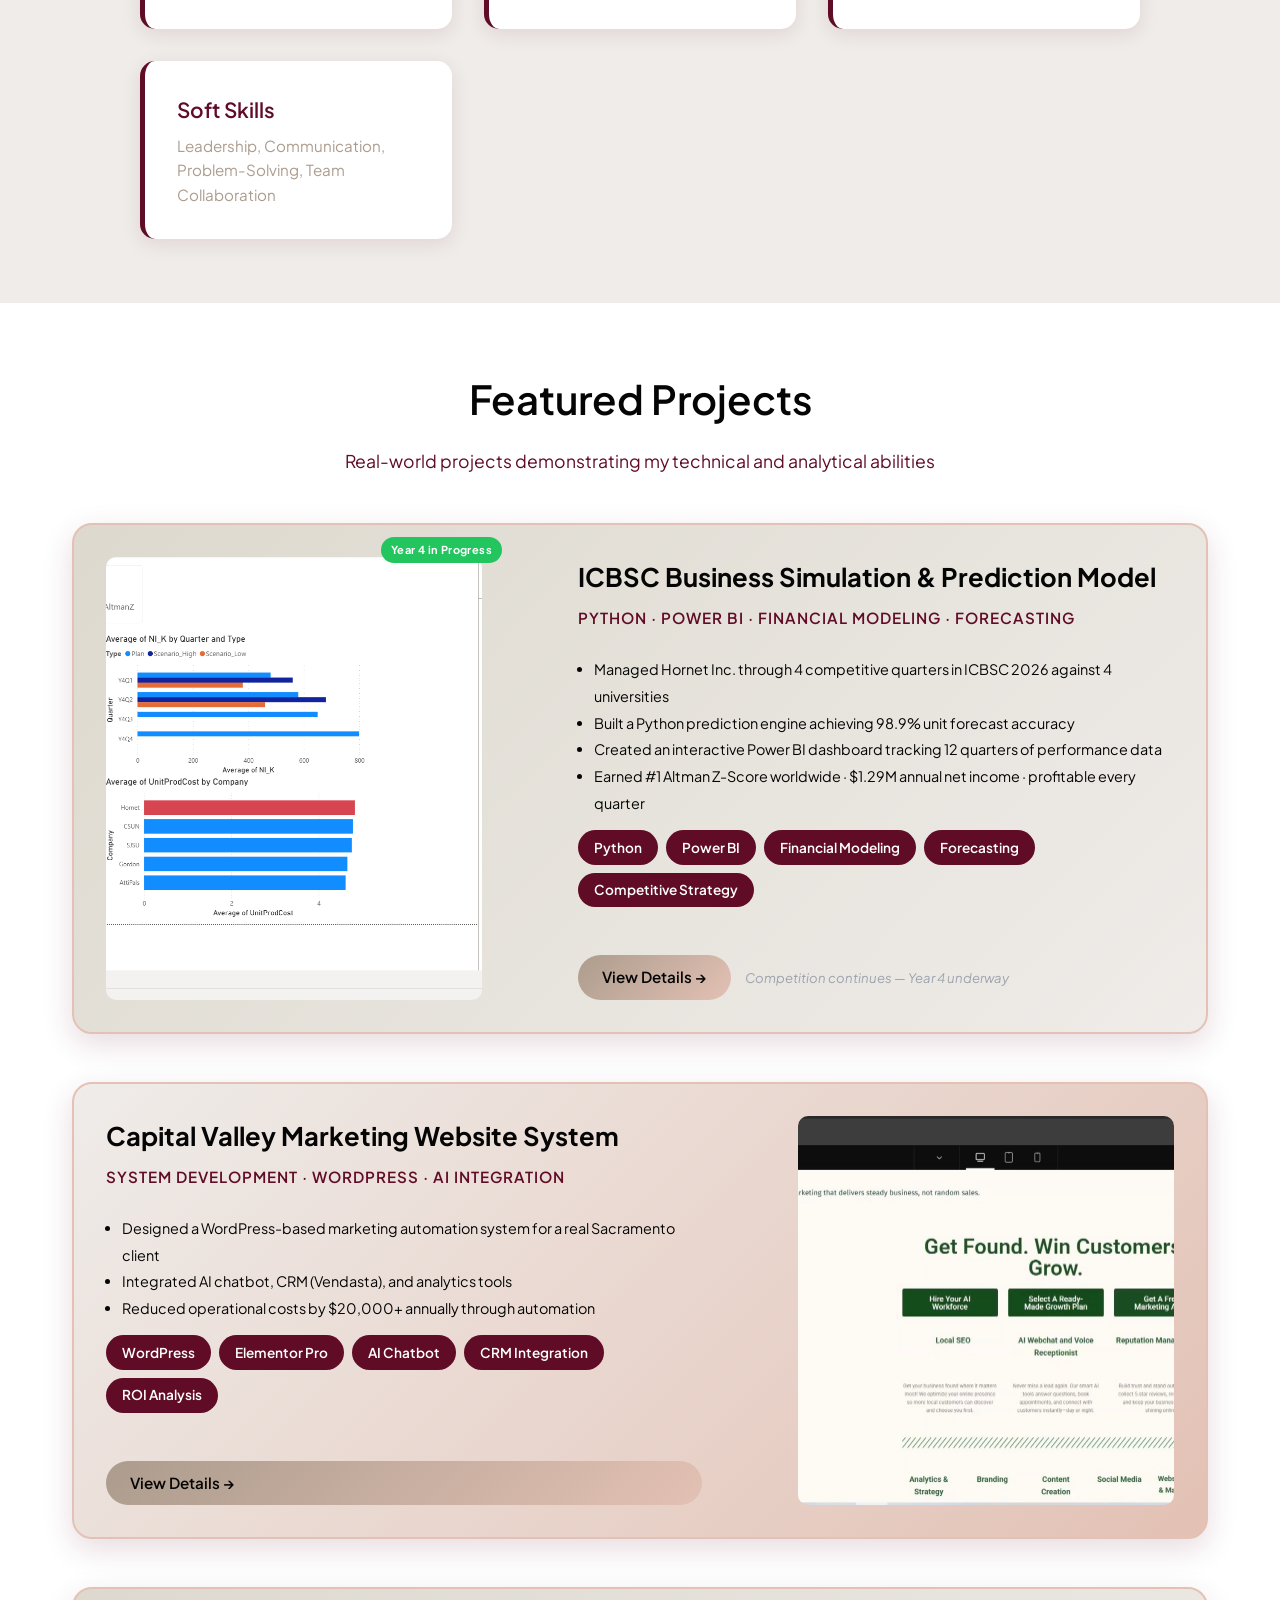
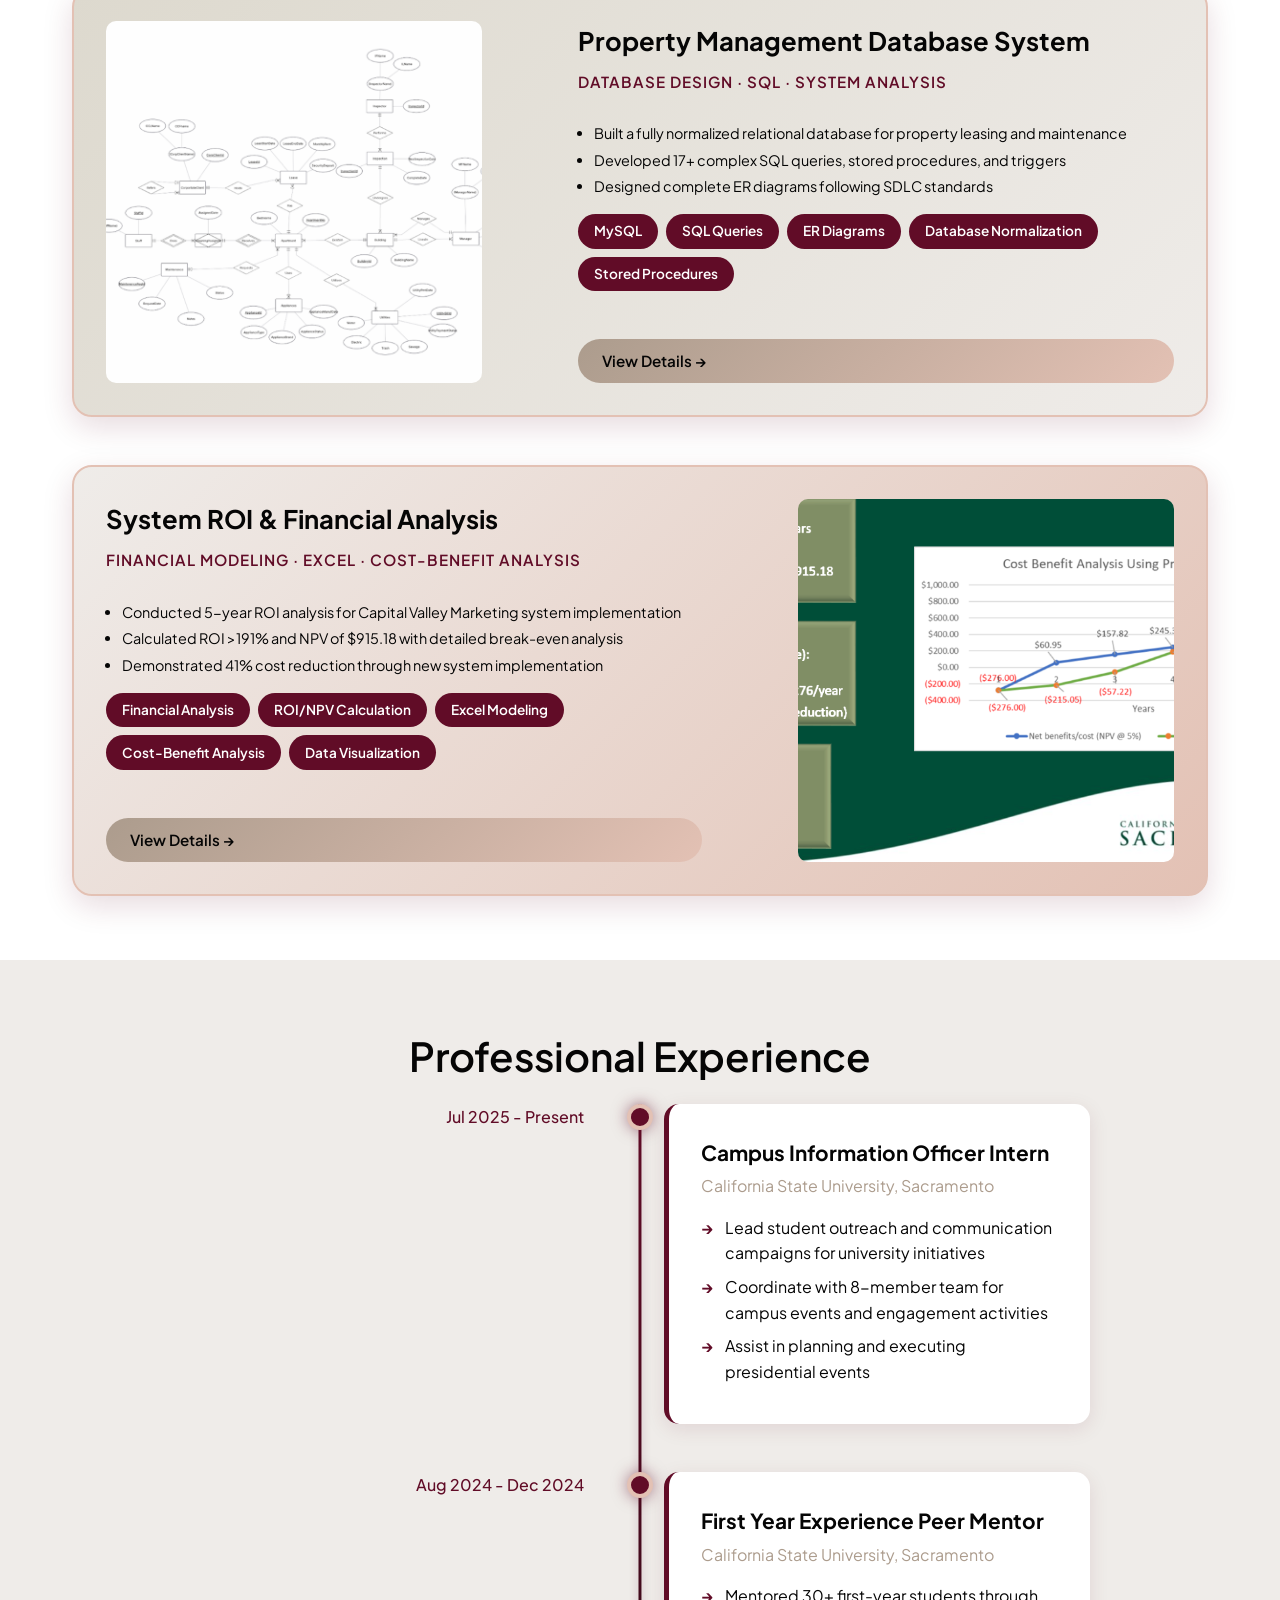
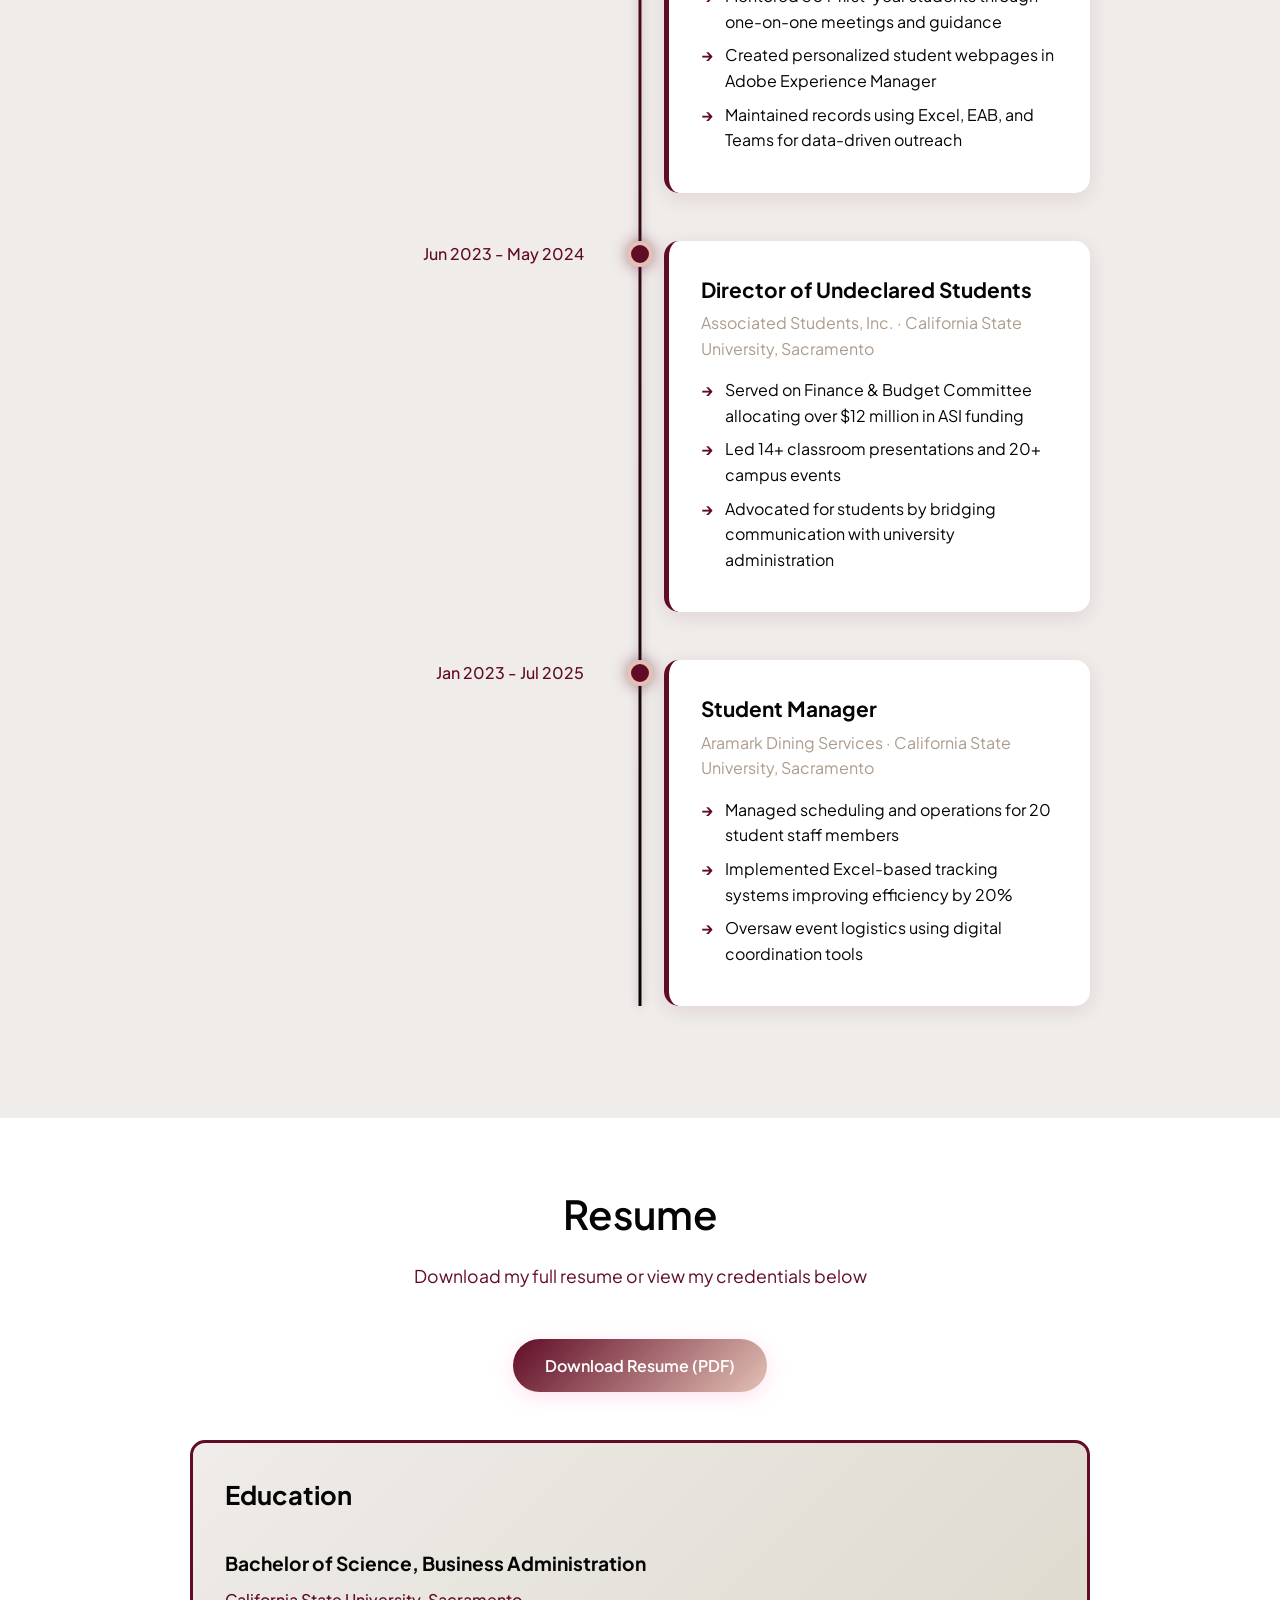
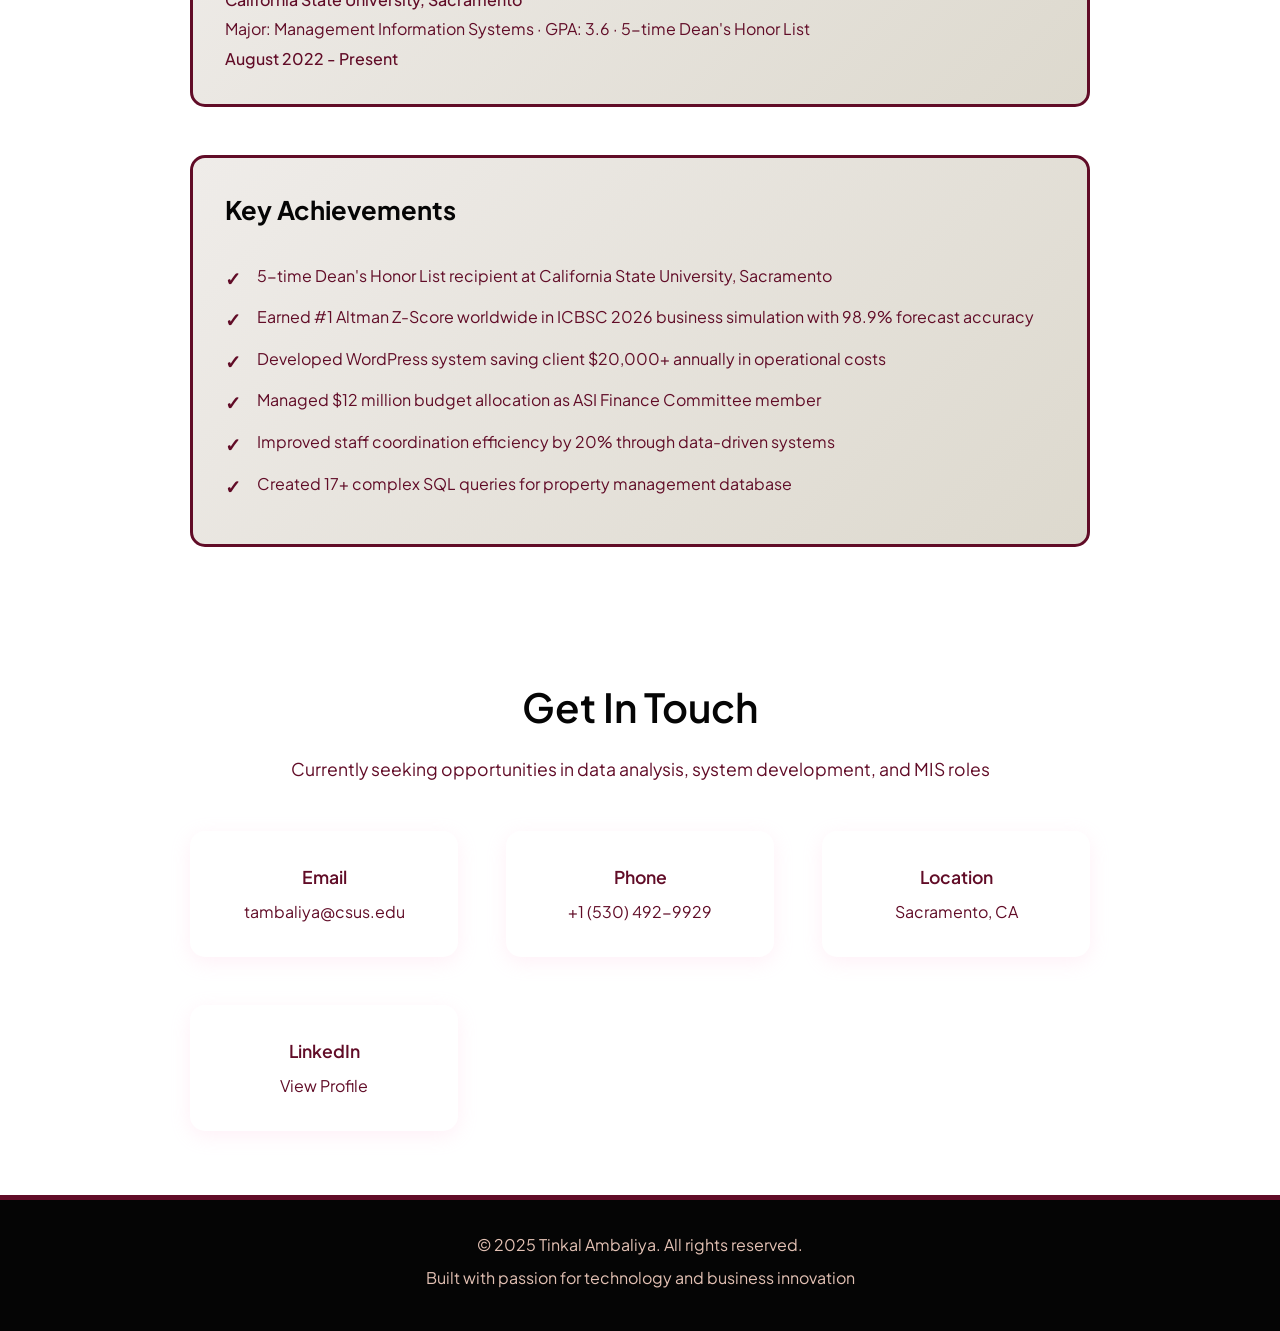
==== commit d6ae2e68: "Fix hero text color visibility and upgrade font to Plus Jakarta Sans" ====
--- a/index.html
+++ b/index.html
@@ -7,7 +7,7 @@
     <link rel="stylesheet" href="styles.css">
     <link rel="preconnect" href="https://fonts.googleapis.com">
     <link rel="preconnect" href="https://fonts.gstatic.com" crossorigin>
-    <link href="https://fonts.googleapis.com/css2?family=Poppins:wght@300;400;500;600;700&display=swap" rel="stylesheet">
+    <link href="https://fonts.googleapis.com/css2?family=Plus+Jakarta+Sans:wght@300;400;500;600;700&display=swap" rel="stylesheet">
 </head>
 <body>
     <!-- Navigation -->
@@ -30,7 +30,7 @@
             <div class="hero-text">
                 <h1 class="hero-title">Hi, I'm <span class="highlight">Tinkal Ambaliya</span></h1>
                 <p class="hero-subtitle">MIS Student · Data Analyst · System Developer</p>
-                <ul style="list-style: none; padding: 0; margin: 16px 0 20px; line-height: 2; font-size: 0.95rem; opacity: 0.92;">
+                <ul style="list-style: none; padding: 0; margin: 16px 0 20px; line-height: 2; font-size: 0.95rem; color: rgba(255, 255, 255, 0.88);">
                     <li>Business Administration student at <strong>California State University, Sacramento</strong></li>
                     <li>Management Information Systems · GPA 3.6 · 5&times; Dean's Honor List</li>
                     <li>Passionate about data analytics, business intelligence, and building systems that matter</li>
--- a/styles.css
+++ b/styles.css
@@ -19,7 +19,7 @@
     --text-light: #AC9C8D;           /* Warm taupe */
 
     /* Fonts */
-    --font-primary: 'Poppins', sans-serif;
+    --font-primary: 'Plus Jakarta Sans', sans-serif;
 
     /* Spacing */
     --spacing-xs: 0.5rem;
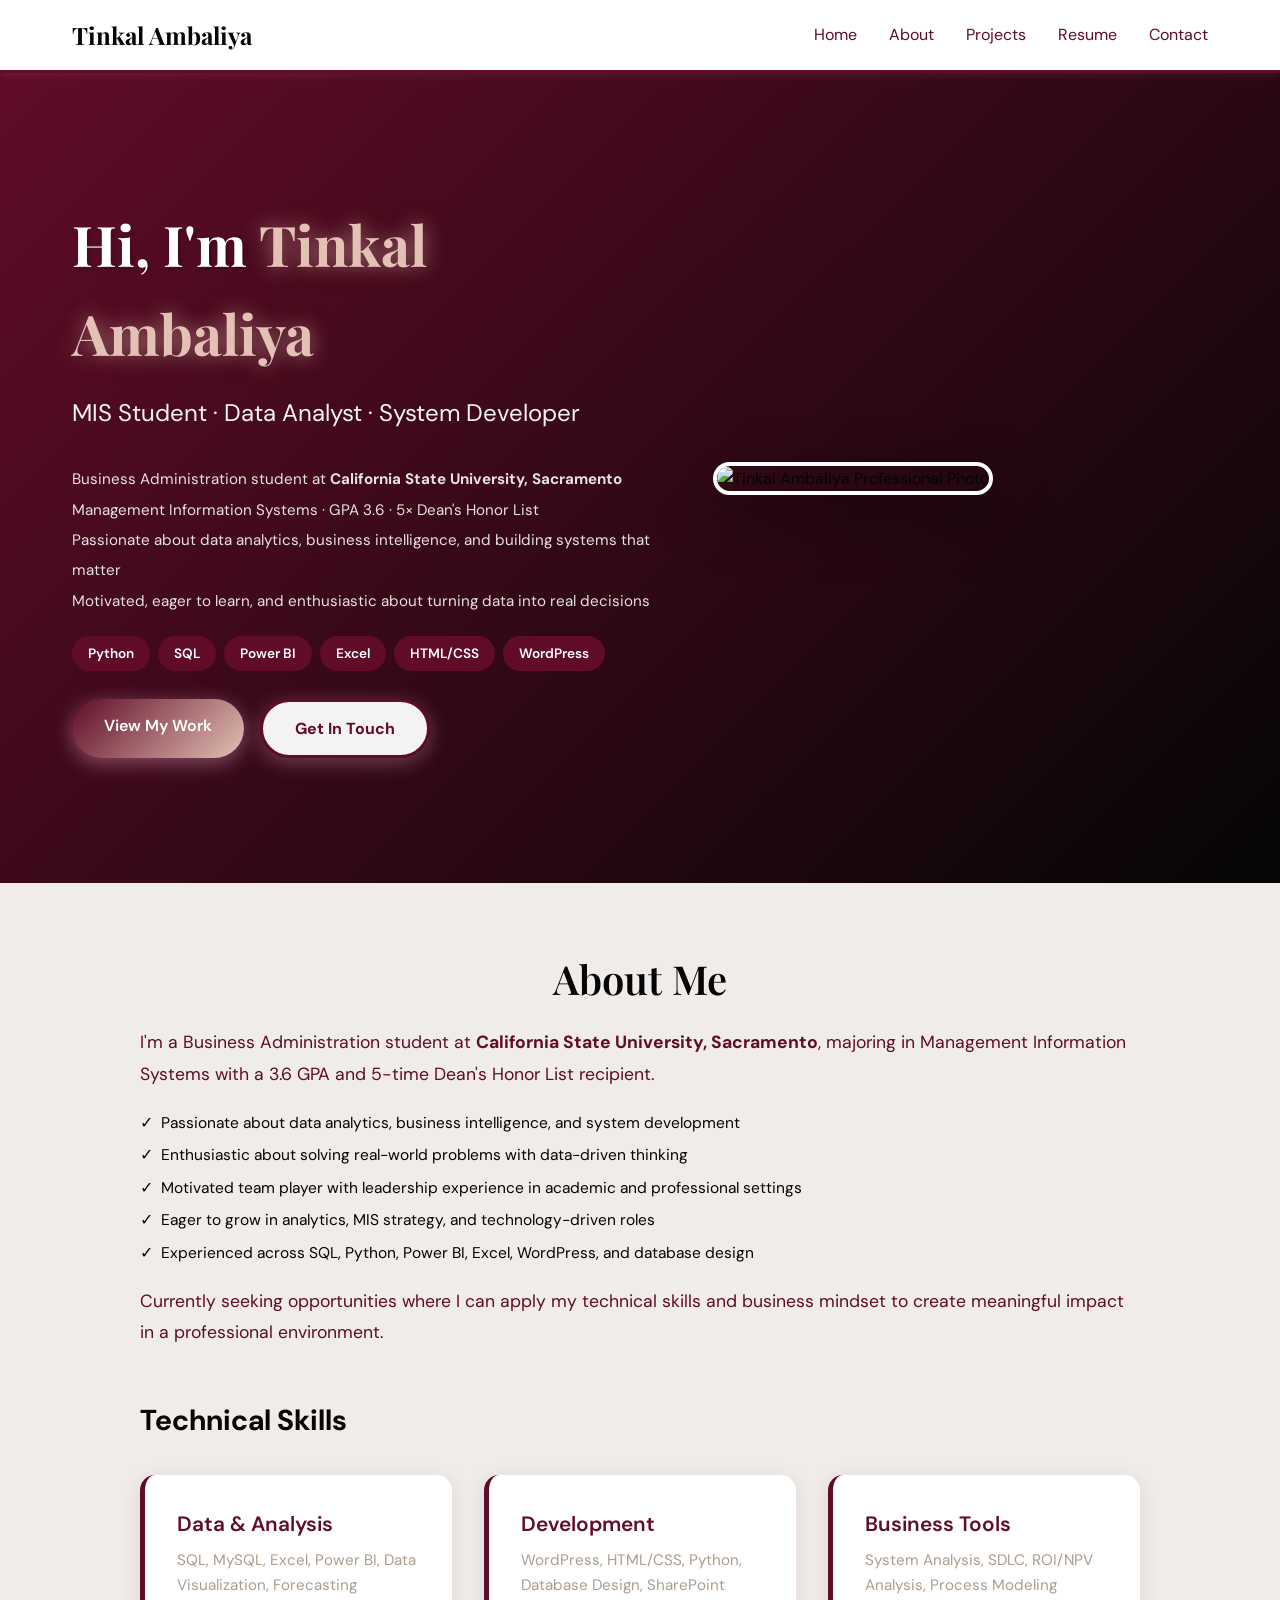
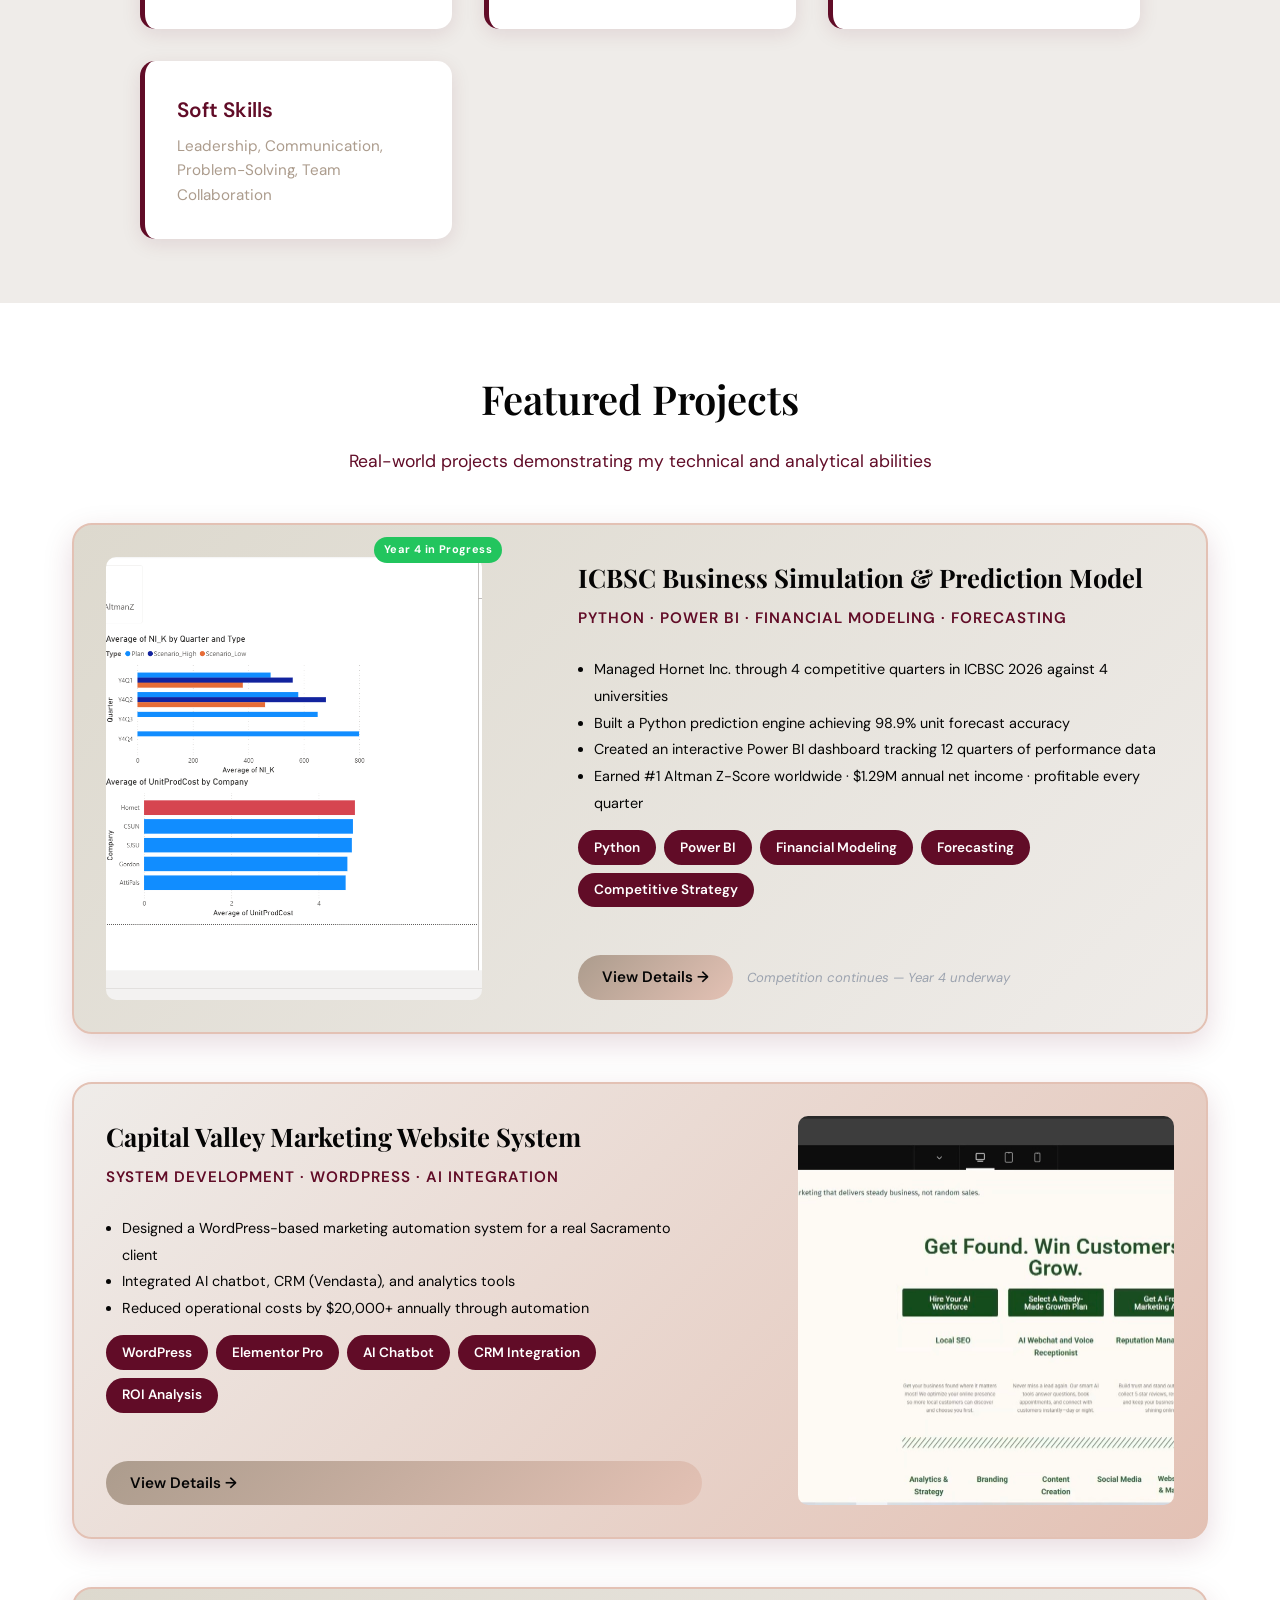
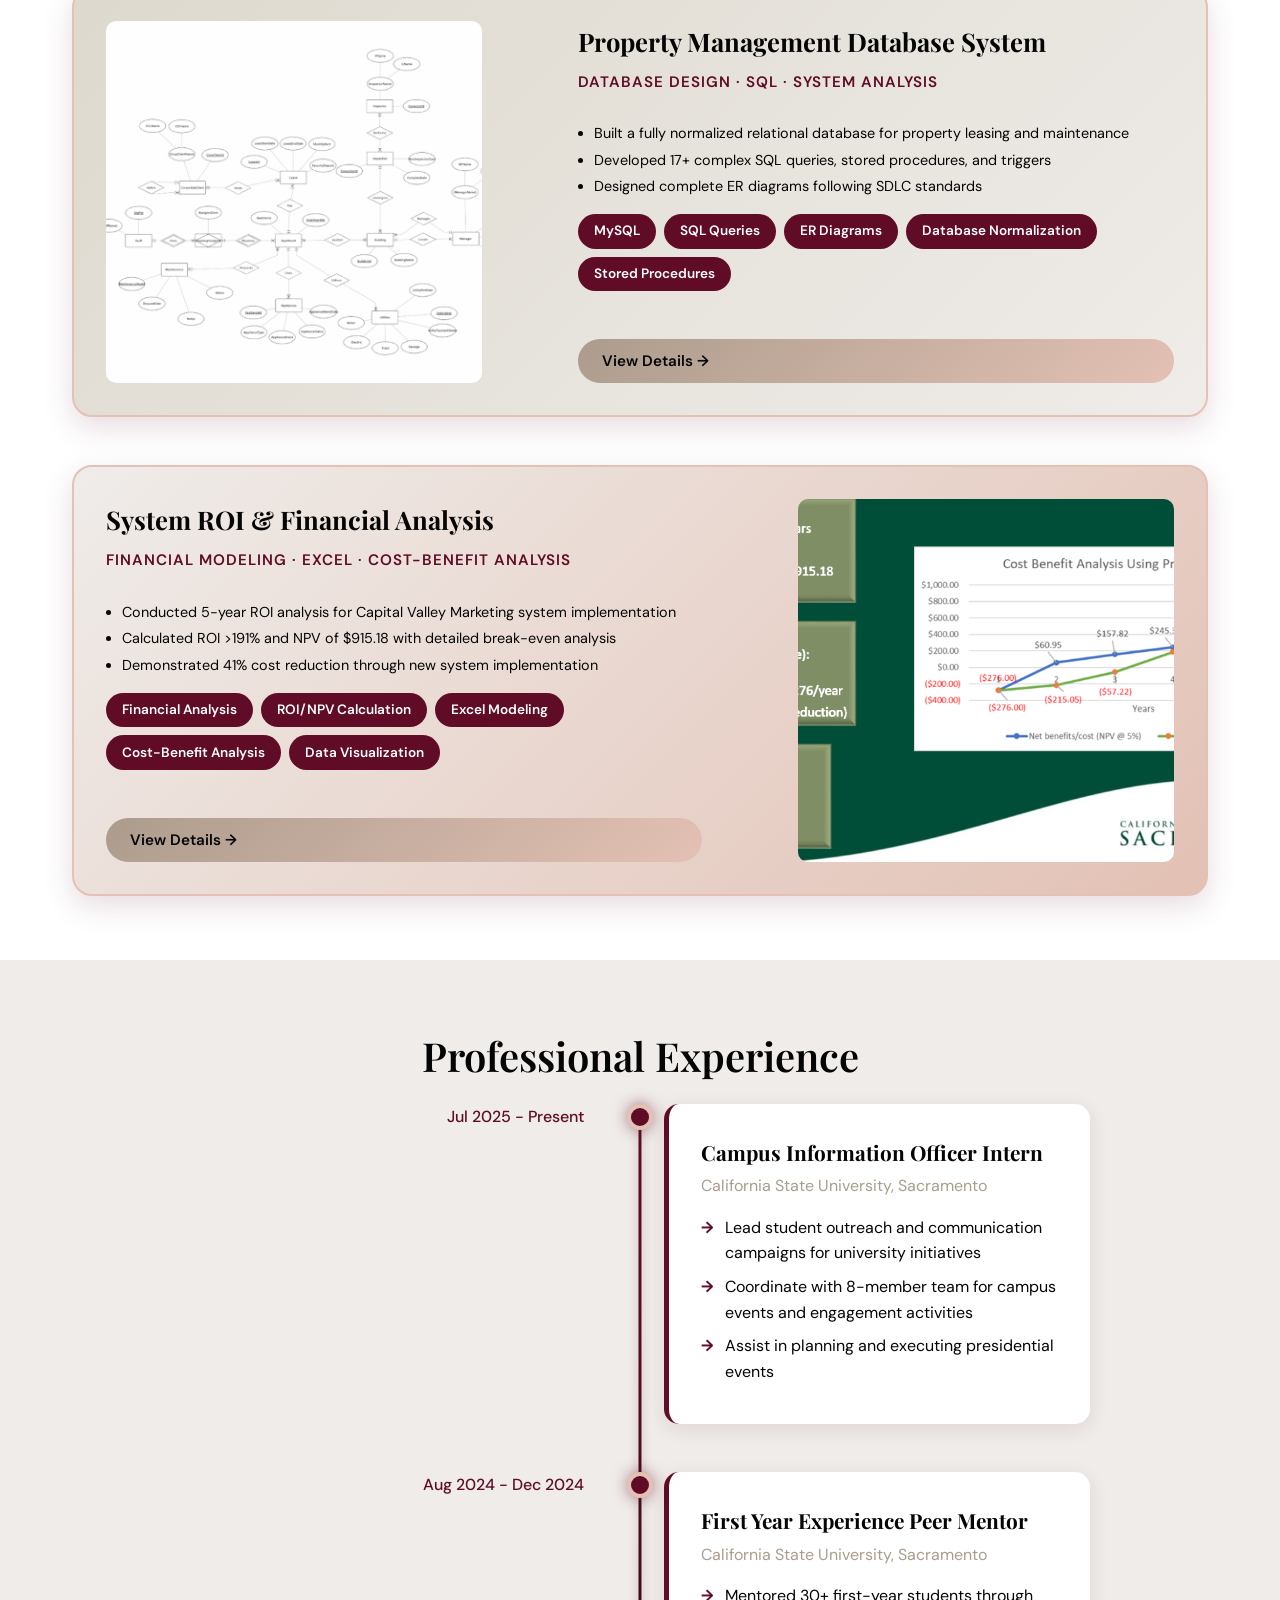
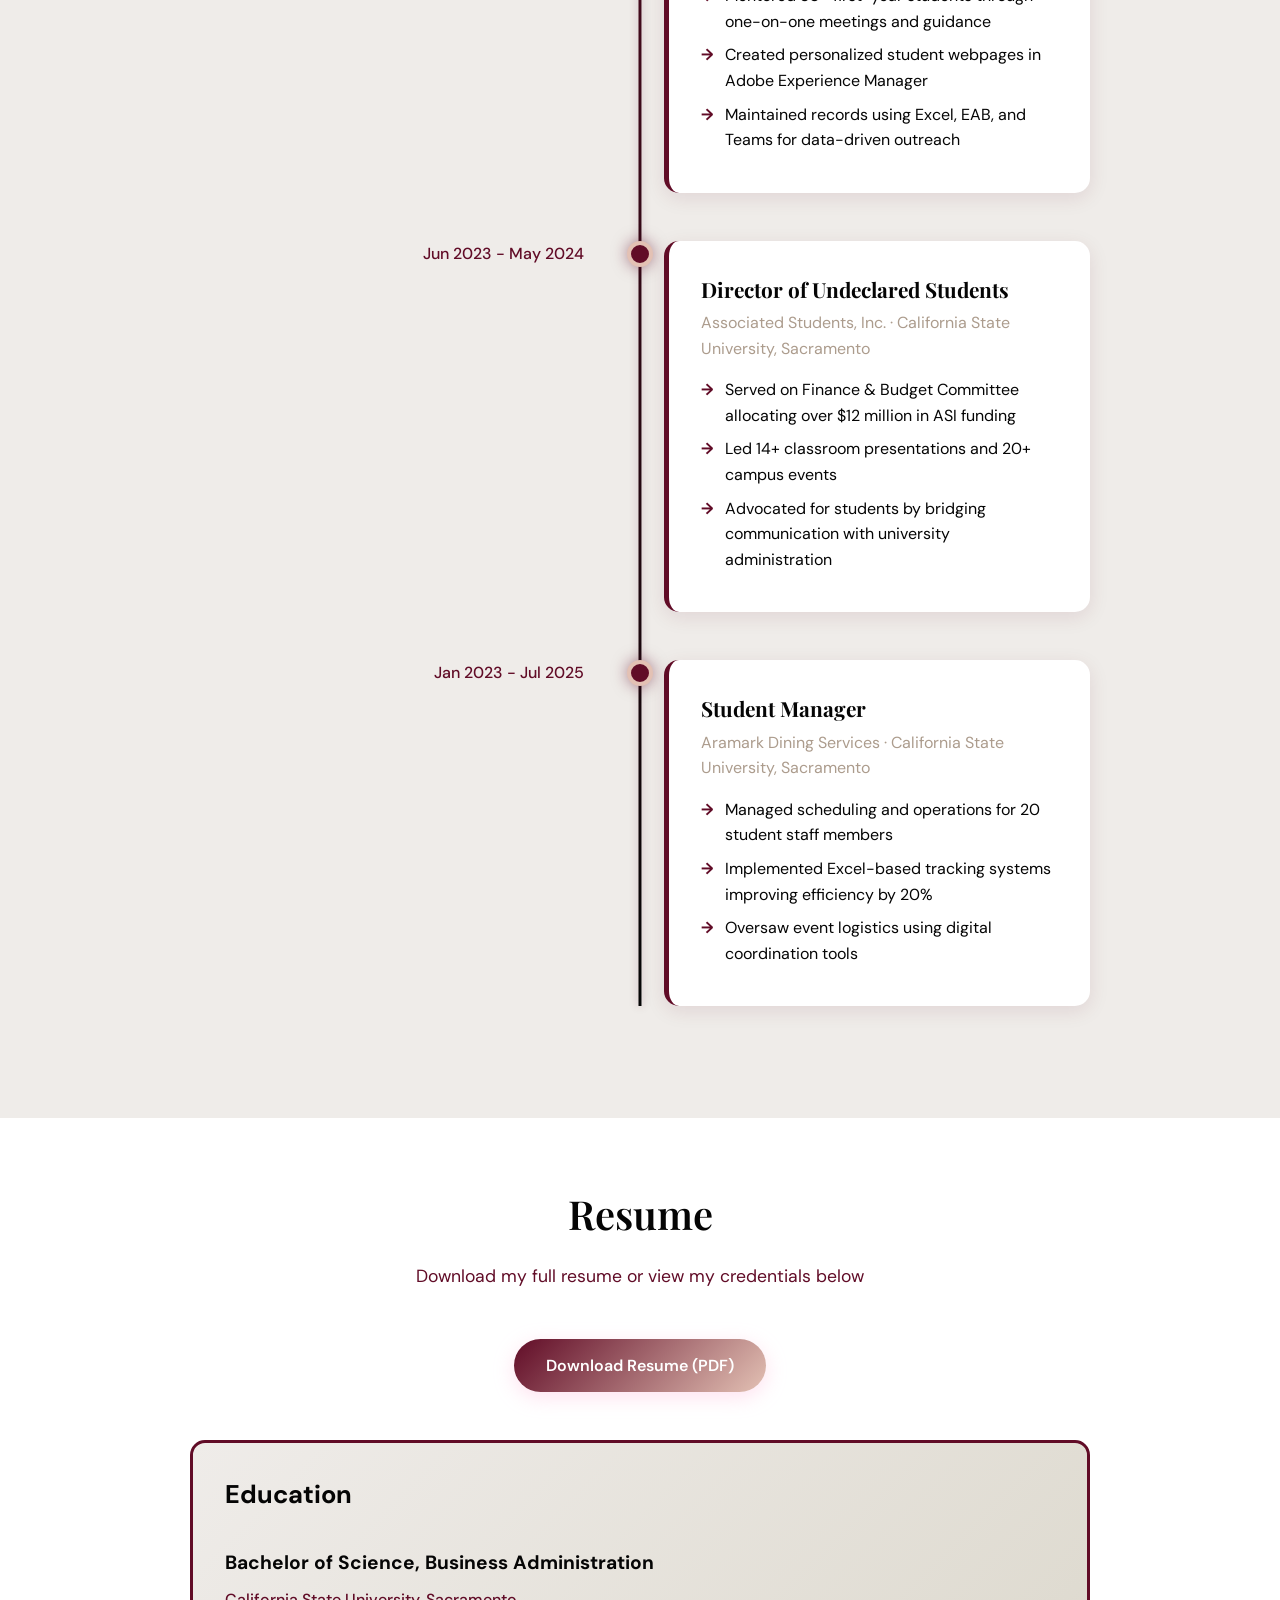
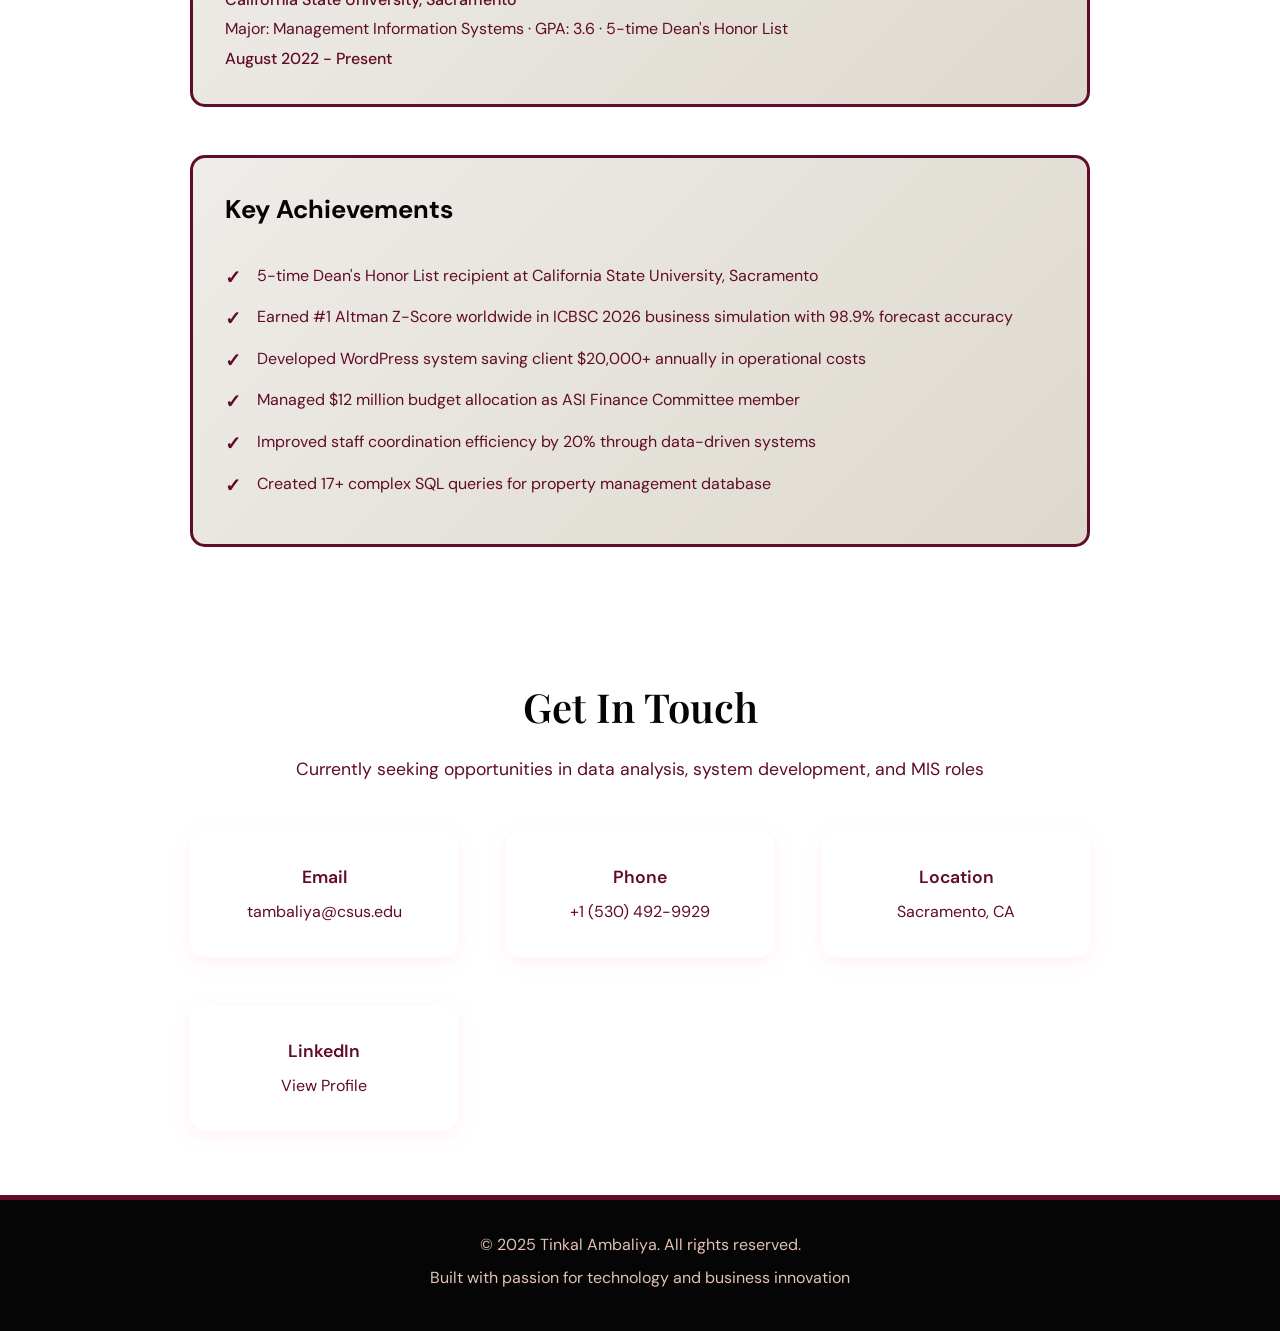
==== commit c356fa1a: "Switch to Playfair Display + DM Sans font pairing Replaces Plus Jakarta Sans with an editorial serif" ====
--- a/index.html
+++ b/index.html
@@ -7,7 +7,7 @@
     <link rel="stylesheet" href="styles.css">
     <link rel="preconnect" href="https://fonts.googleapis.com">
     <link rel="preconnect" href="https://fonts.gstatic.com" crossorigin>
-    <link href="https://fonts.googleapis.com/css2?family=Plus+Jakarta+Sans:wght@300;400;500;600;700&display=swap" rel="stylesheet">
+    <link href="https://fonts.googleapis.com/css2?family=Playfair+Display:ital,wght@0,600;0,700;1,600&family=DM+Sans:wght@300;400;500;600&display=swap" rel="stylesheet">
 </head>
 <body>
     <!-- Navigation -->
--- a/styles.css
+++ b/styles.css
@@ -19,7 +19,8 @@
     --text-light: #AC9C8D;           /* Warm taupe */
 
     /* Fonts */
-    --font-primary: 'Plus Jakarta Sans', sans-serif;
+    --font-primary: 'DM Sans', sans-serif;
+    --font-heading: 'Playfair Display', Georgia, serif;
 
     /* Spacing */
     --spacing-xs: 0.5rem;
@@ -61,7 +62,8 @@
 
 .nav-brand {
     font-size: 1.5rem;
-    font-weight: 600;
+    font-weight: 700;
+    font-family: var(--font-heading);
     color: var(--text-dark);
 }
 
@@ -135,6 +137,7 @@
 .hero-title {
     font-size: 3.5rem;
     font-weight: 700;
+    font-family: var(--font-heading);
     color: white;
     margin-bottom: var(--spacing-sm);
     text-shadow: 2px 2px 4px rgba(0, 0, 0, 0.2);
@@ -237,6 +240,7 @@
 
 .section-title {
     font-size: 2.5rem;
+    font-family: var(--font-heading);
     text-align: center;
     margin-bottom: var(--spacing-sm);
     color: var(--text-dark);
@@ -374,6 +378,7 @@
 
 .project-content h3 {
     font-size: 1.6rem;
+    font-family: var(--font-heading);
     color: var(--text-dark);
     margin-bottom: var(--spacing-xs);
 }
@@ -483,6 +488,7 @@
 }
 
 .timeline-content h3 {
+    font-family: var(--font-heading);
     color: var(--text-dark);
     margin-bottom: 0.25rem;
     font-size: 1.3rem;
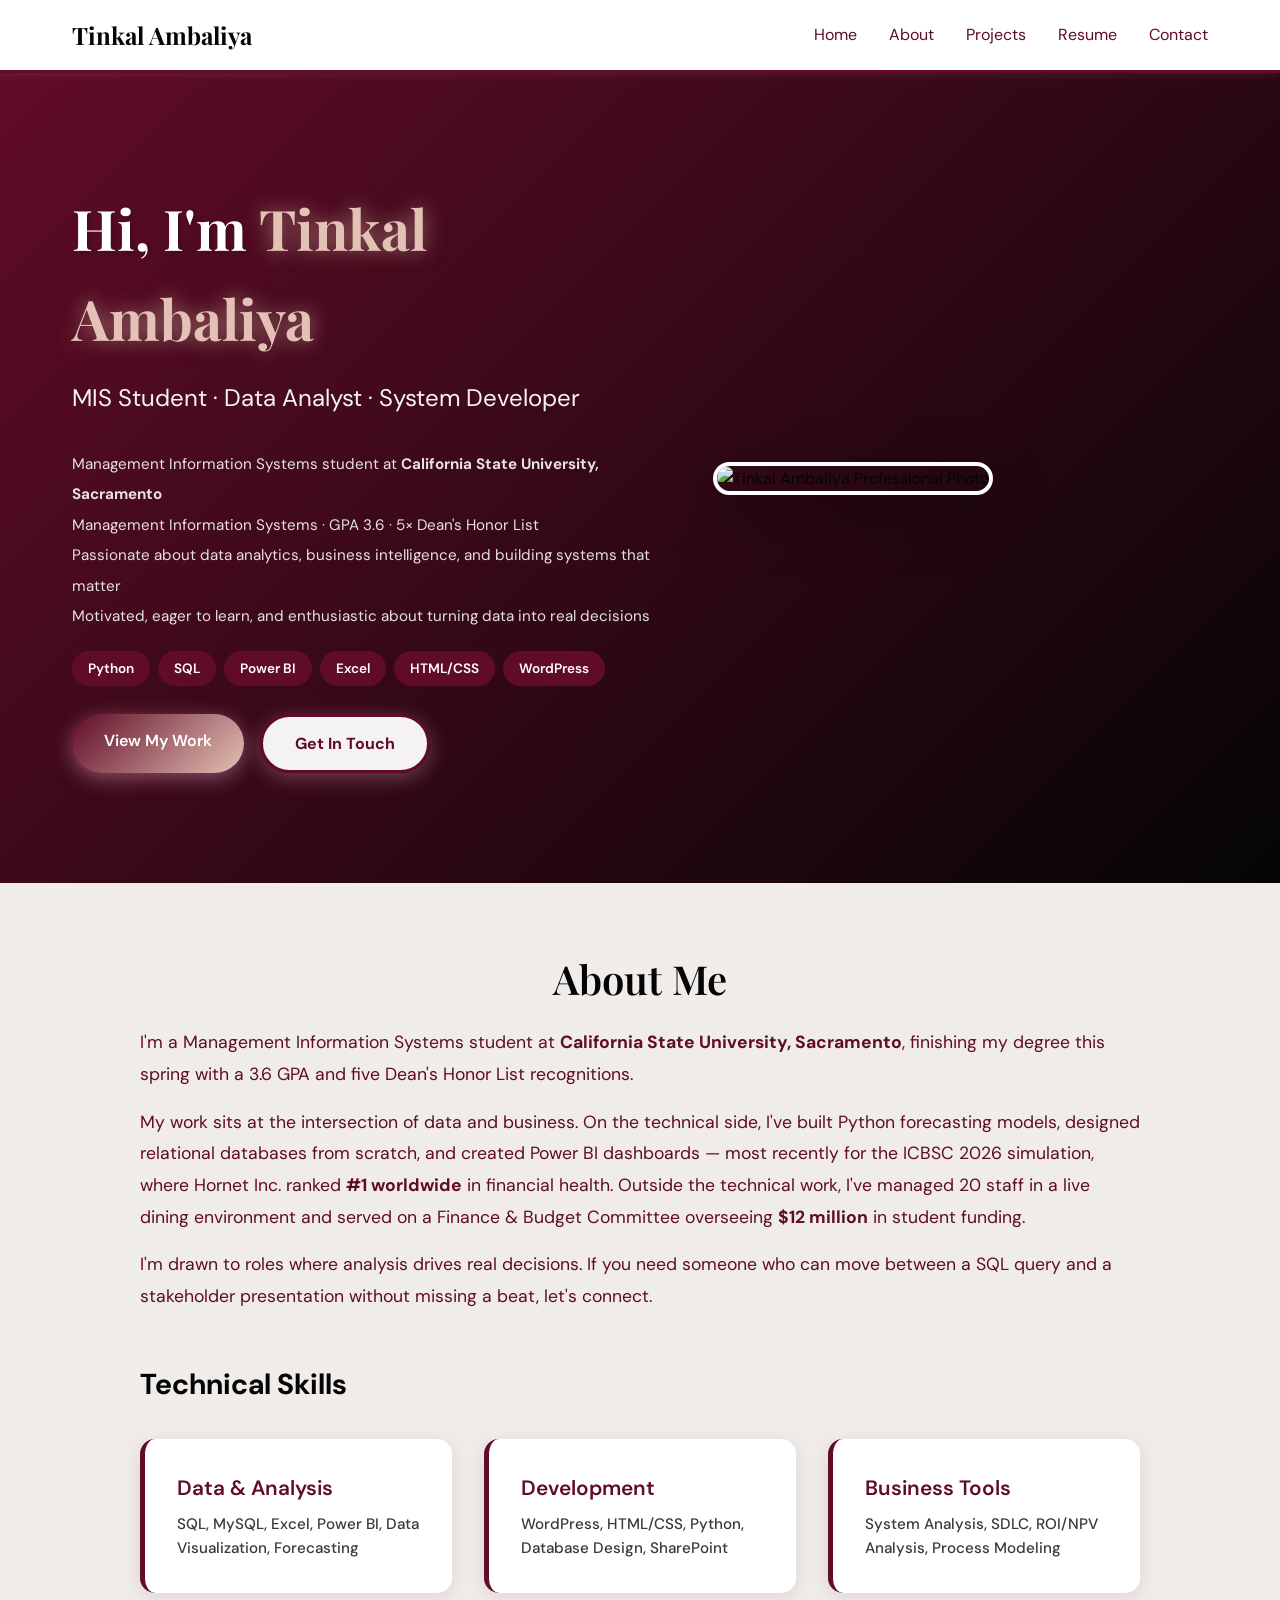
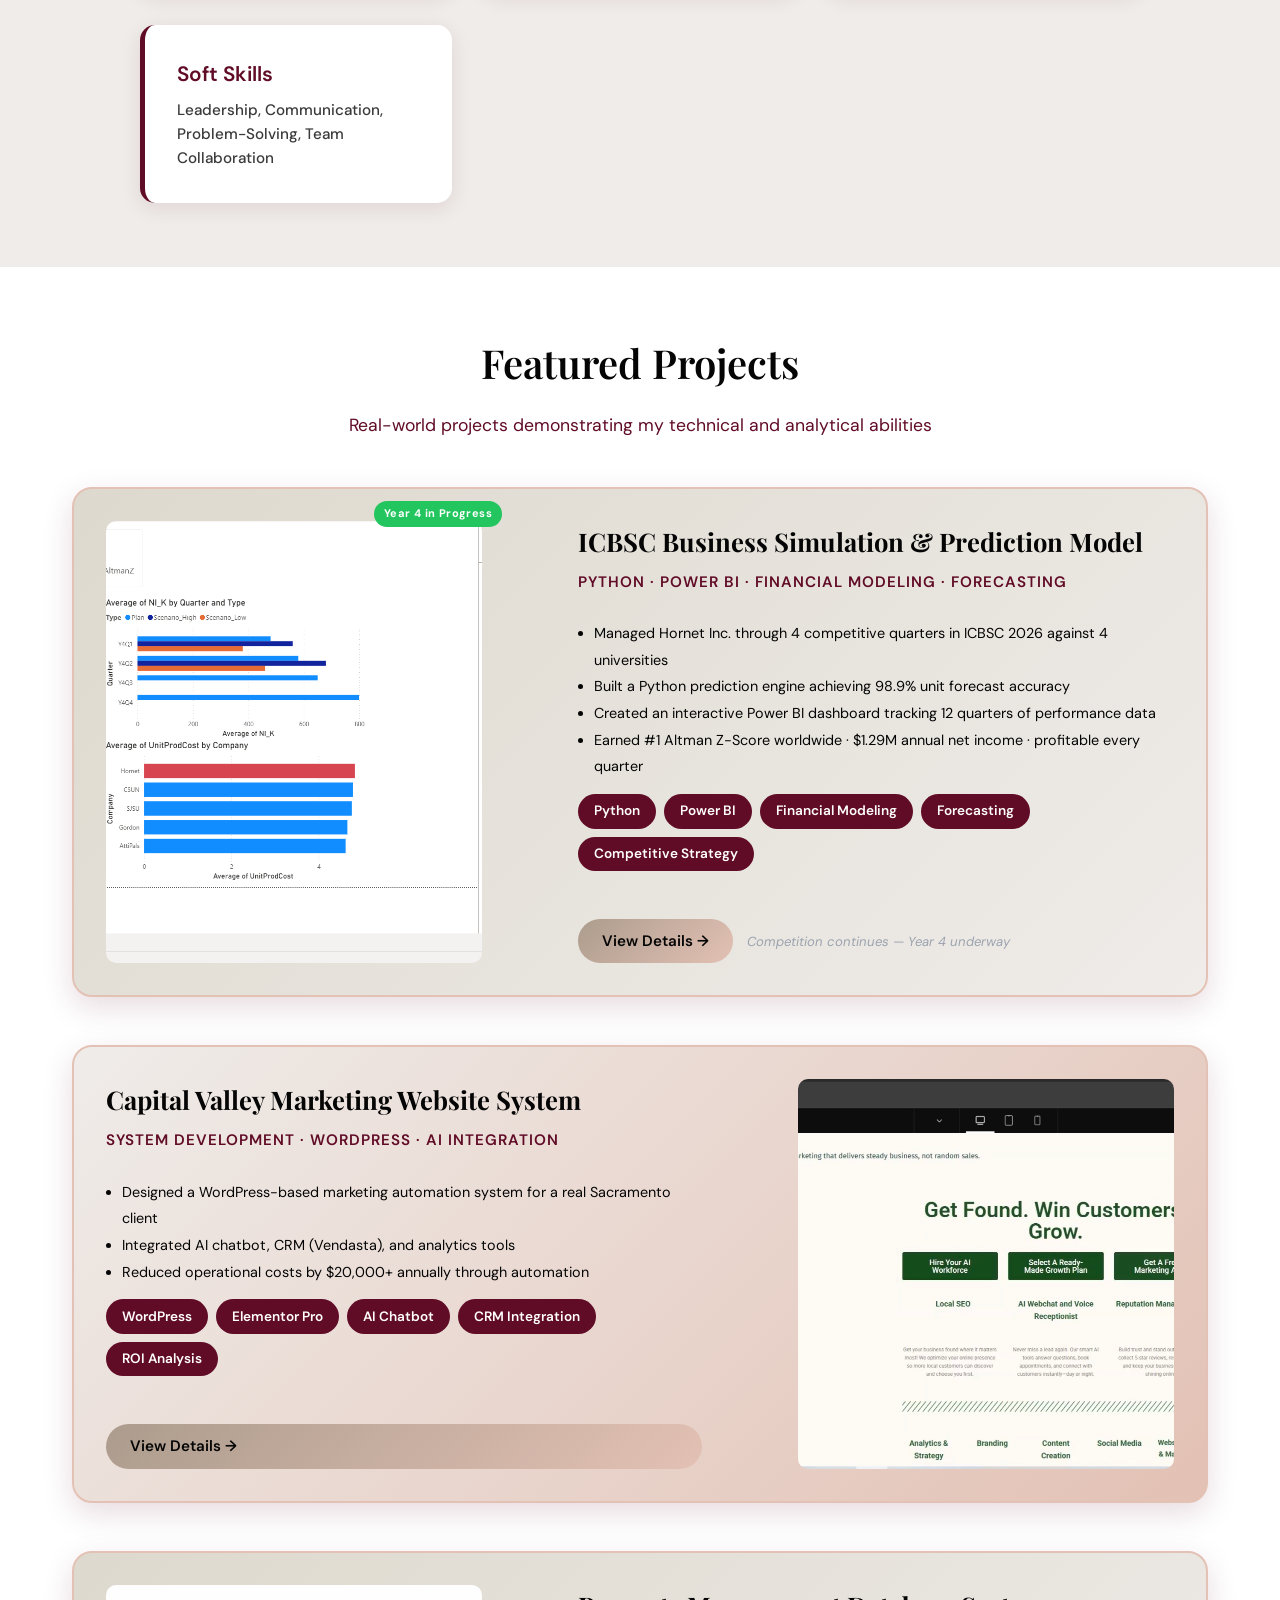
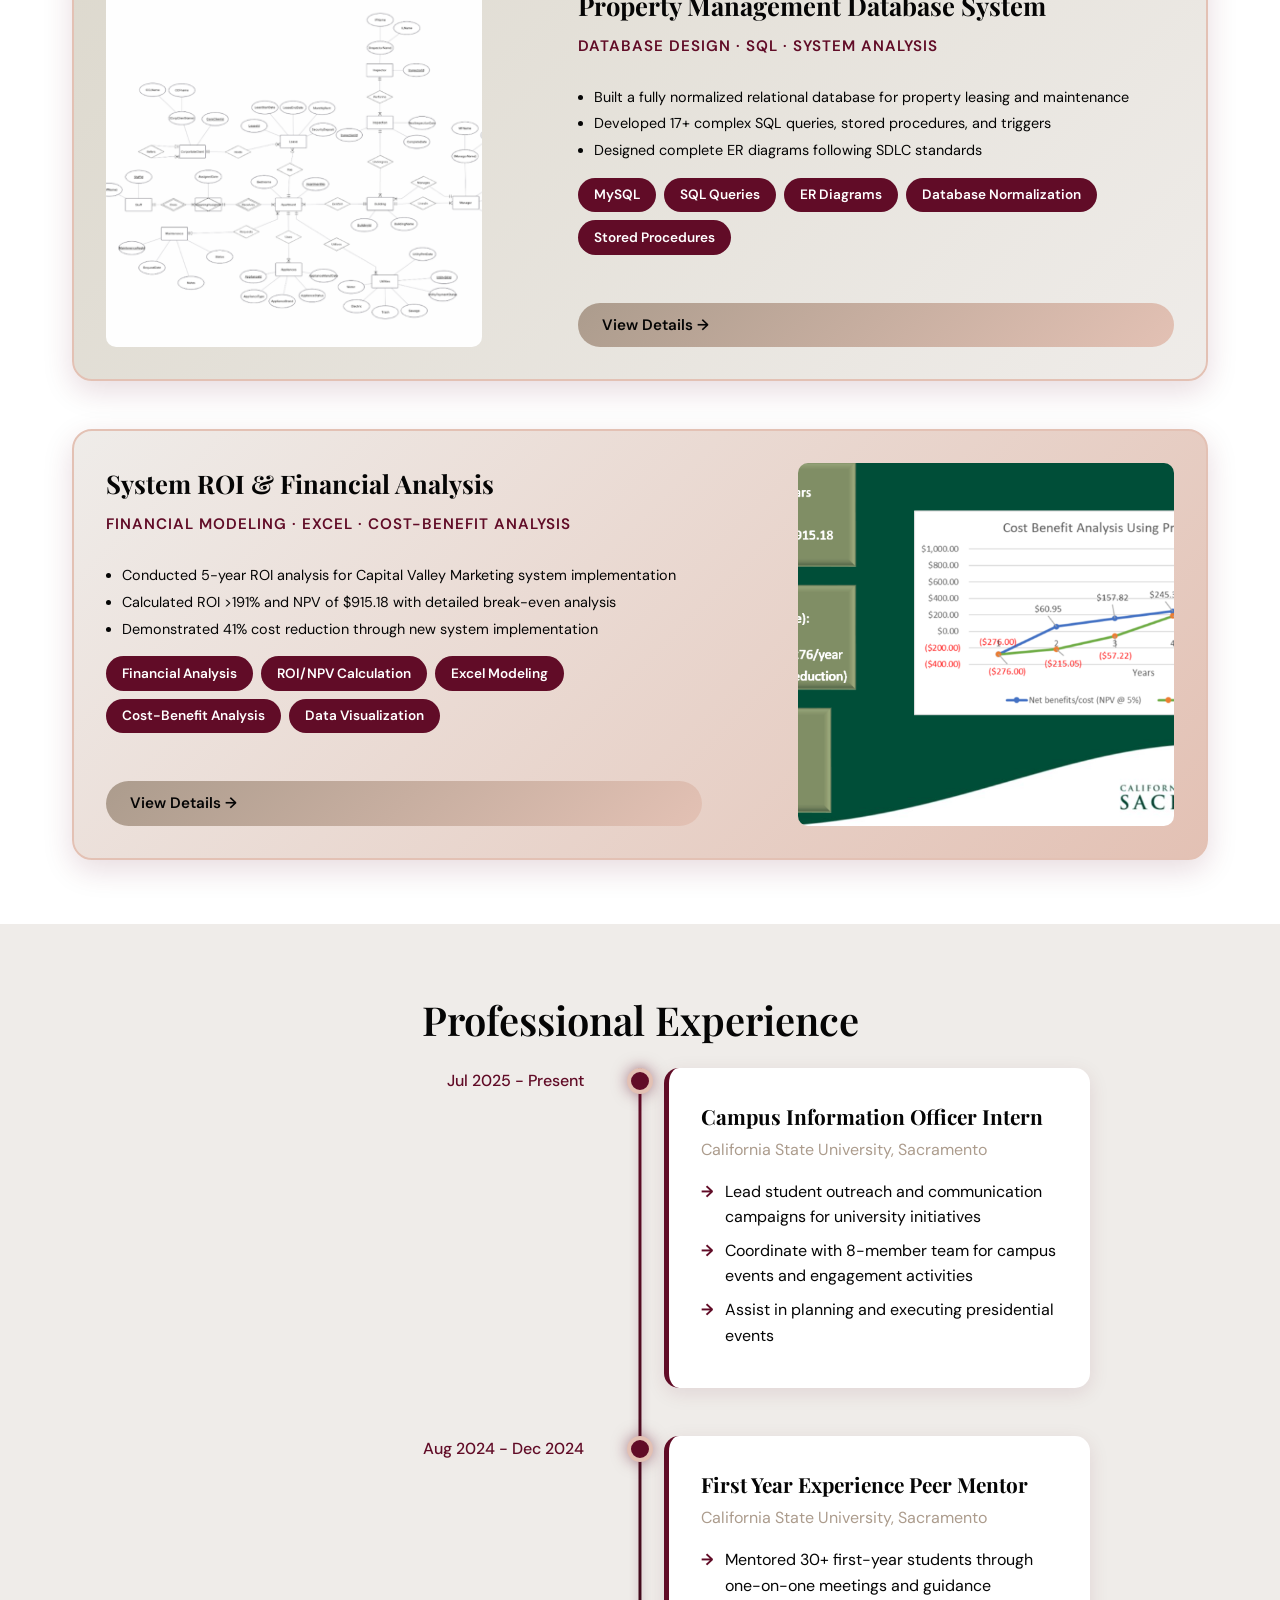
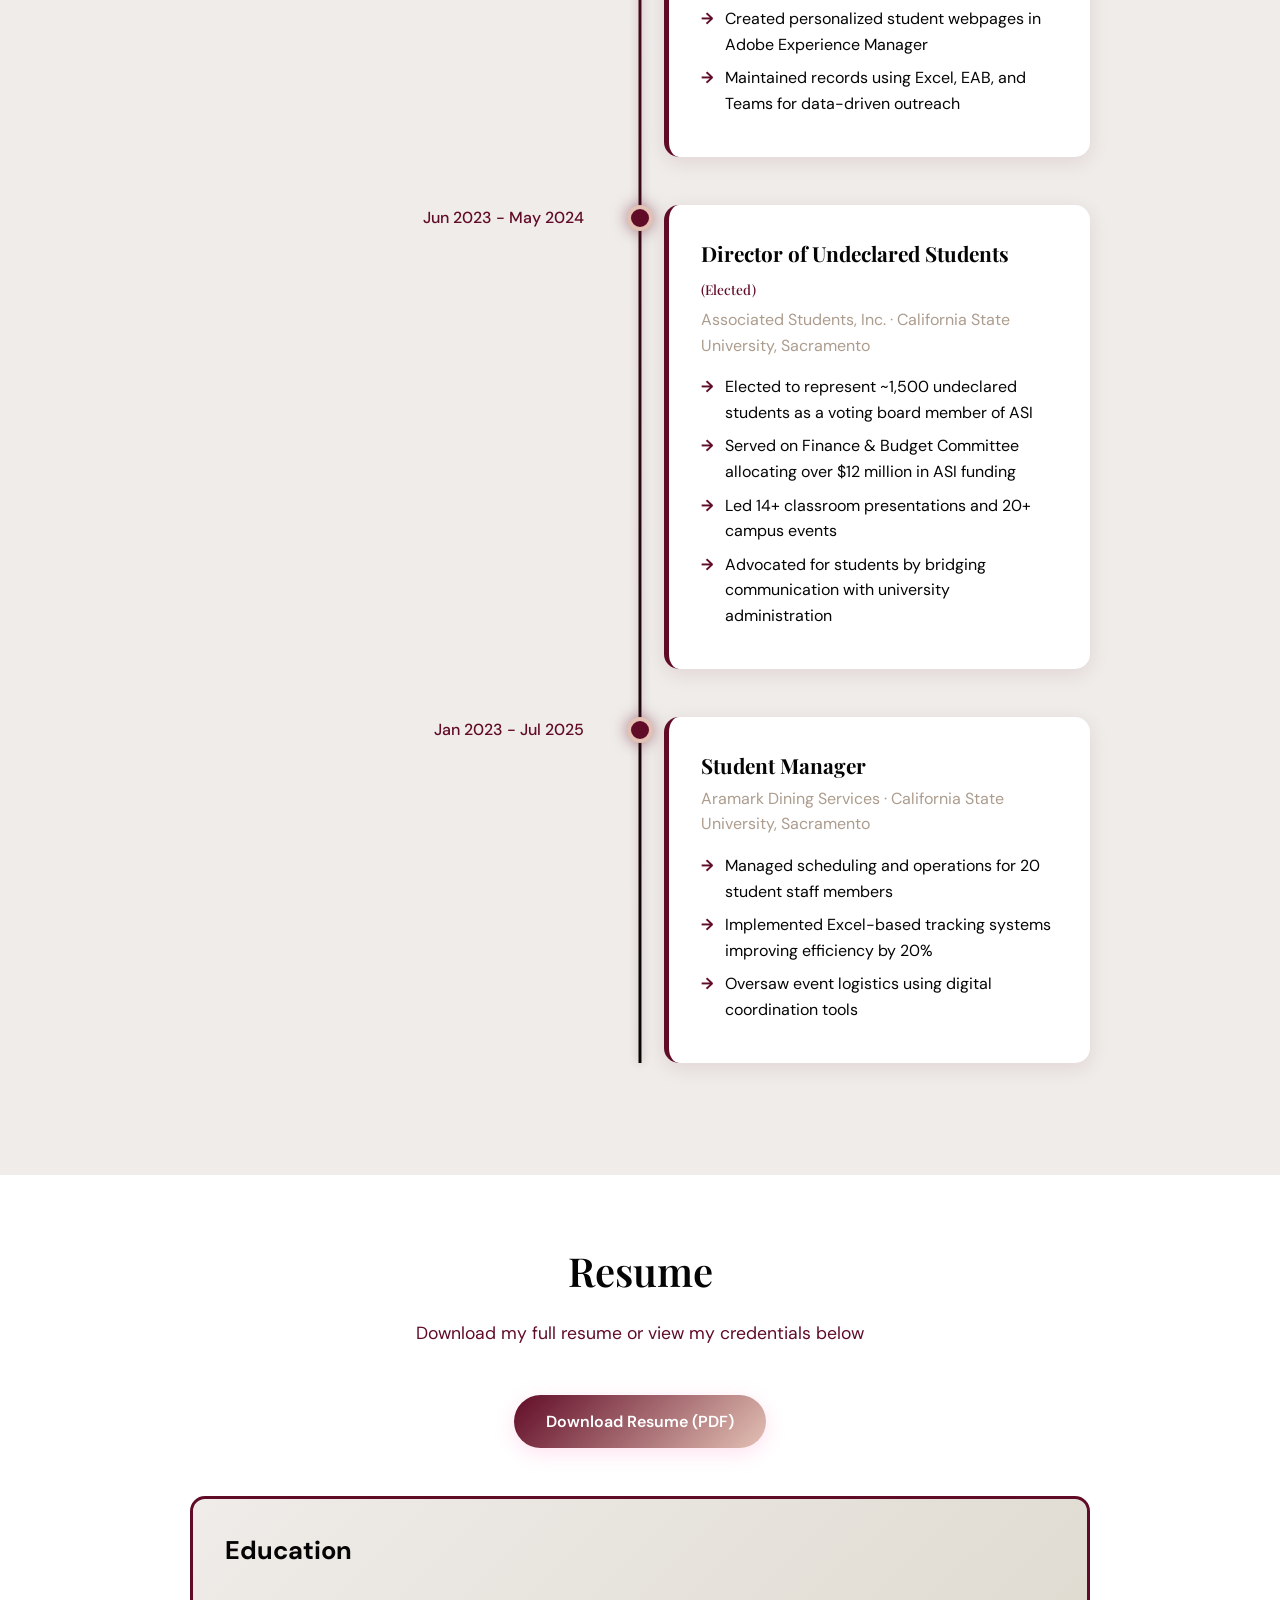
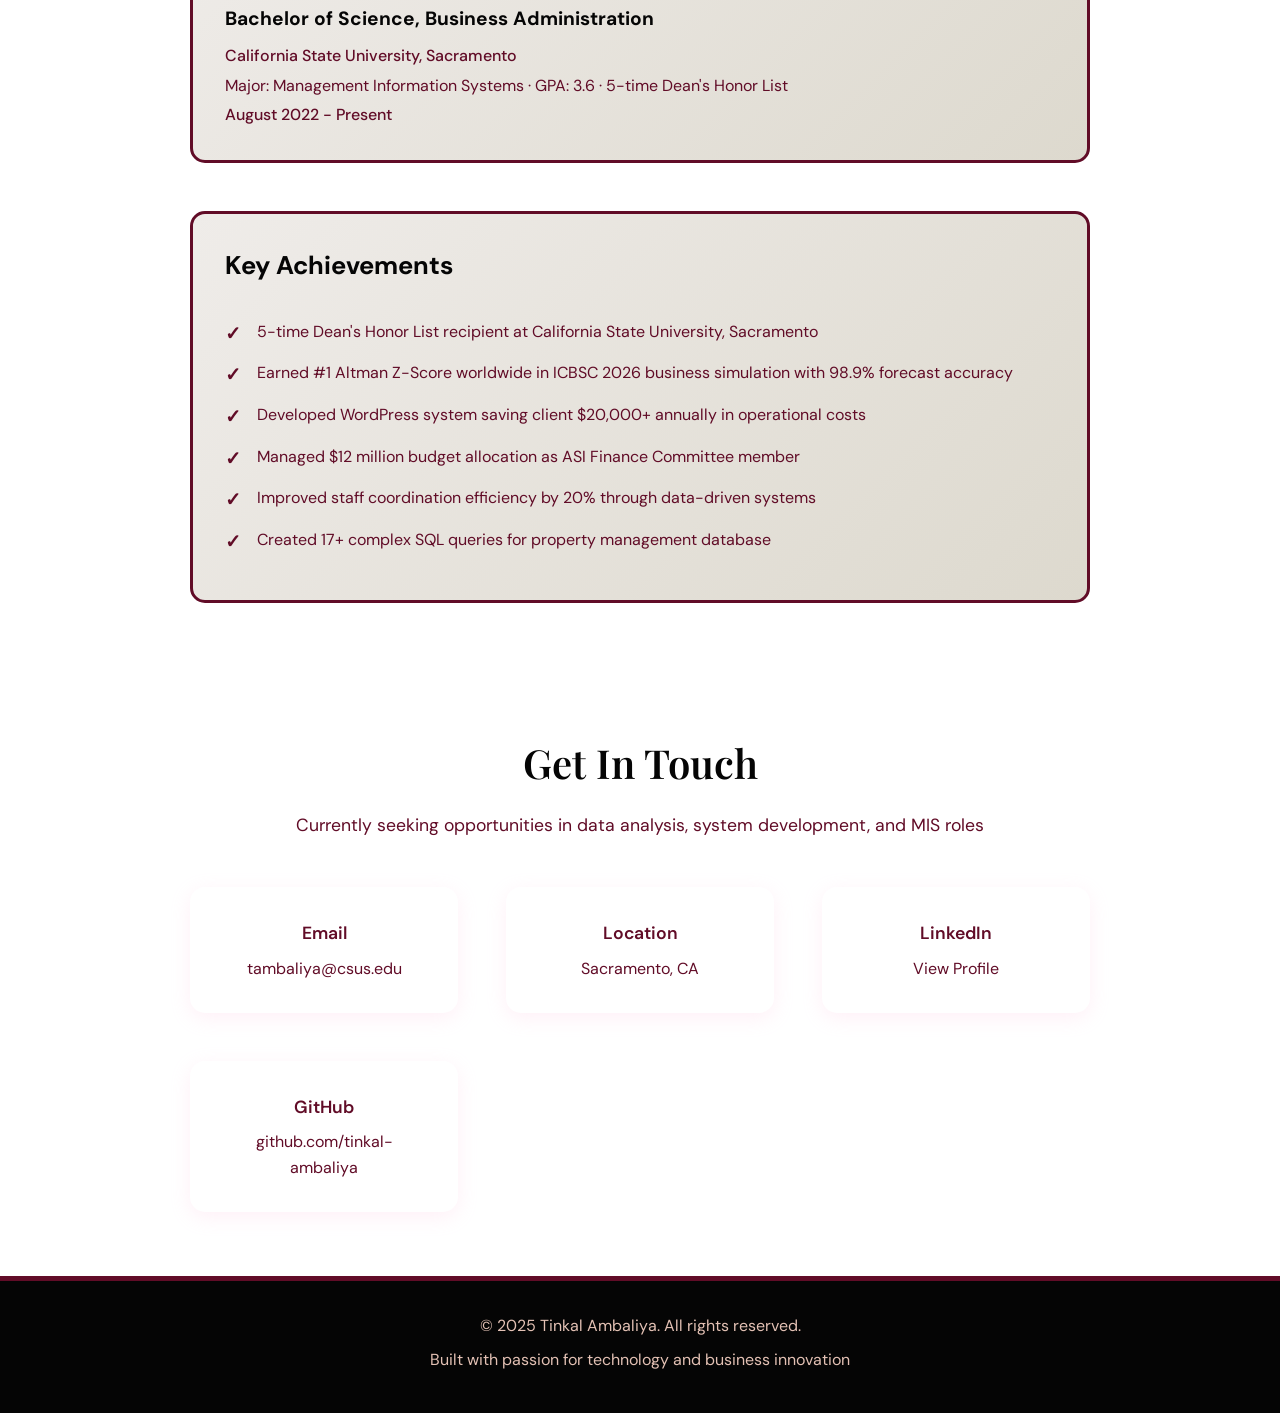
==== commit e93b77c7: "Portfolio content improvements: bio, contact, roles, skills - Rewrote About Me with specific accompl" ====
--- a/index.html
+++ b/index.html
@@ -31,7 +31,7 @@
                 <h1 class="hero-title">Hi, I'm <span class="highlight">Tinkal Ambaliya</span></h1>
                 <p class="hero-subtitle">MIS Student · Data Analyst · System Developer</p>
                 <ul style="list-style: none; padding: 0; margin: 16px 0 20px; line-height: 2; font-size: 0.95rem; color: rgba(255, 255, 255, 0.88);">
-                    <li>Business Administration student at <strong>California State University, Sacramento</strong></li>
+                    <li>Management Information Systems student at <strong>California State University, Sacramento</strong></li>
                     <li>Management Information Systems · GPA 3.6 · 5&times; Dean's Honor List</li>
                     <li>Passionate about data analytics, business intelligence, and building systems that matter</li>
                     <li>Motivated, eager to learn, and enthusiastic about turning data into real decisions</li>
@@ -62,19 +62,19 @@
             <div class="about-content">
                 <div class="about-text">
                     <p>
-                        I'm a Business Administration student at <strong>California State University, Sacramento</strong>,
-                        majoring in Management Information Systems with a 3.6 GPA and 5-time Dean's Honor List recipient.
+                        I'm a Management Information Systems student at <strong>California State University, Sacramento</strong>,
+                        finishing my degree this spring with a 3.6 GPA and five Dean's Honor List recognitions.
                     </p>
-                    <ul style="list-style: none; padding: 0; margin: 16px 0; line-height: 2.1; font-size: 0.97rem;">
-                        <li>&#10003;&nbsp; Passionate about data analytics, business intelligence, and system development</li>
-                        <li>&#10003;&nbsp; Enthusiastic about solving real-world problems with data-driven thinking</li>
-                        <li>&#10003;&nbsp; Motivated team player with leadership experience in academic and professional settings</li>
-                        <li>&#10003;&nbsp; Eager to grow in analytics, MIS strategy, and technology-driven roles</li>
-                        <li>&#10003;&nbsp; Experienced across SQL, Python, Power BI, Excel, WordPress, and database design</li>
-                    </ul>
-                    <p>
-                        Currently seeking opportunities where I can apply my technical skills and business mindset
-                        to create meaningful impact in a professional environment.
+                    <p style="margin-top: 14px;">
+                        My work sits at the intersection of data and business. On the technical side, I've built Python forecasting
+                        models, designed relational databases from scratch, and created Power BI dashboards — most recently
+                        for the ICBSC 2026 simulation, where Hornet Inc. ranked <strong>#1 worldwide</strong> in financial health.
+                        Outside the technical work, I've managed 20 staff in a live dining environment and served on a
+                        Finance &amp; Budget Committee overseeing <strong>$12 million</strong> in student funding.
+                    </p>
+                    <p style="margin-top: 14px;">
+                        I'm drawn to roles where analysis drives real decisions. If you need someone who can move between
+                        a SQL query and a stakeholder presentation without missing a beat, let's connect.
                     </p>
                 </div>
                 <div class="skills-section">
@@ -250,9 +250,10 @@
                 <div class="timeline-item">
                     <div class="timeline-date">Jun 2023 - May 2024</div>
                     <div class="timeline-content">
-                        <h3>Director of Undeclared Students</h3>
+                        <h3>Director of Undeclared Students <span style="font-size: 0.85rem; font-weight: 500; color: var(--primary-color);">(Elected)</span></h3>
                         <h4>Associated Students, Inc. · California State University, Sacramento</h4>
                         <ul>
+                            <li>Elected to represent ~1,500 undeclared students as a voting board member of ASI</li>
                             <li>Served on Finance &amp; Budget Committee allocating over $12 million in ASI funding</li>
                             <li>Led 14+ classroom presentations and 20+ campus events</li>
                             <li>Advocated for students by bridging communication with university administration</li>
@@ -325,10 +326,6 @@
                         <a href="mailto:tambaliya@csus.edu">tambaliya@csus.edu</a>
                     </div>
                     <div class="contact-item">
-                        <h3>Phone</h3>
-                        <a href="tel:+15304929929">+1 (530) 492-9929</a>
-                    </div>
-                    <div class="contact-item">
                         <h3>Location</h3>
                         <p>Sacramento, CA</p>
                     </div>
@@ -336,6 +333,10 @@
                         <h3>LinkedIn</h3>
                         <a href="https://linkedin.com/in/tinkal-ambaliya-a69875244/" target="_blank">View Profile</a>
                     </div>
+                    <div class="contact-item">
+                        <h3>GitHub</h3>
+                        <a href="https://github.com/tinkal-ambaliya" target="_blank">github.com/tinkal-ambaliya</a>
+                    </div>
                 </div>
             </div>
         </div>
--- a/styles.css
+++ b/styles.css
@@ -311,8 +311,9 @@
 }
 
 .skill-card p {
-    color: var(--text-light);
+    color: #3a3a3a;
     font-size: 0.95rem;
+    font-weight: 500;
 }
 
 /* Projects Section */
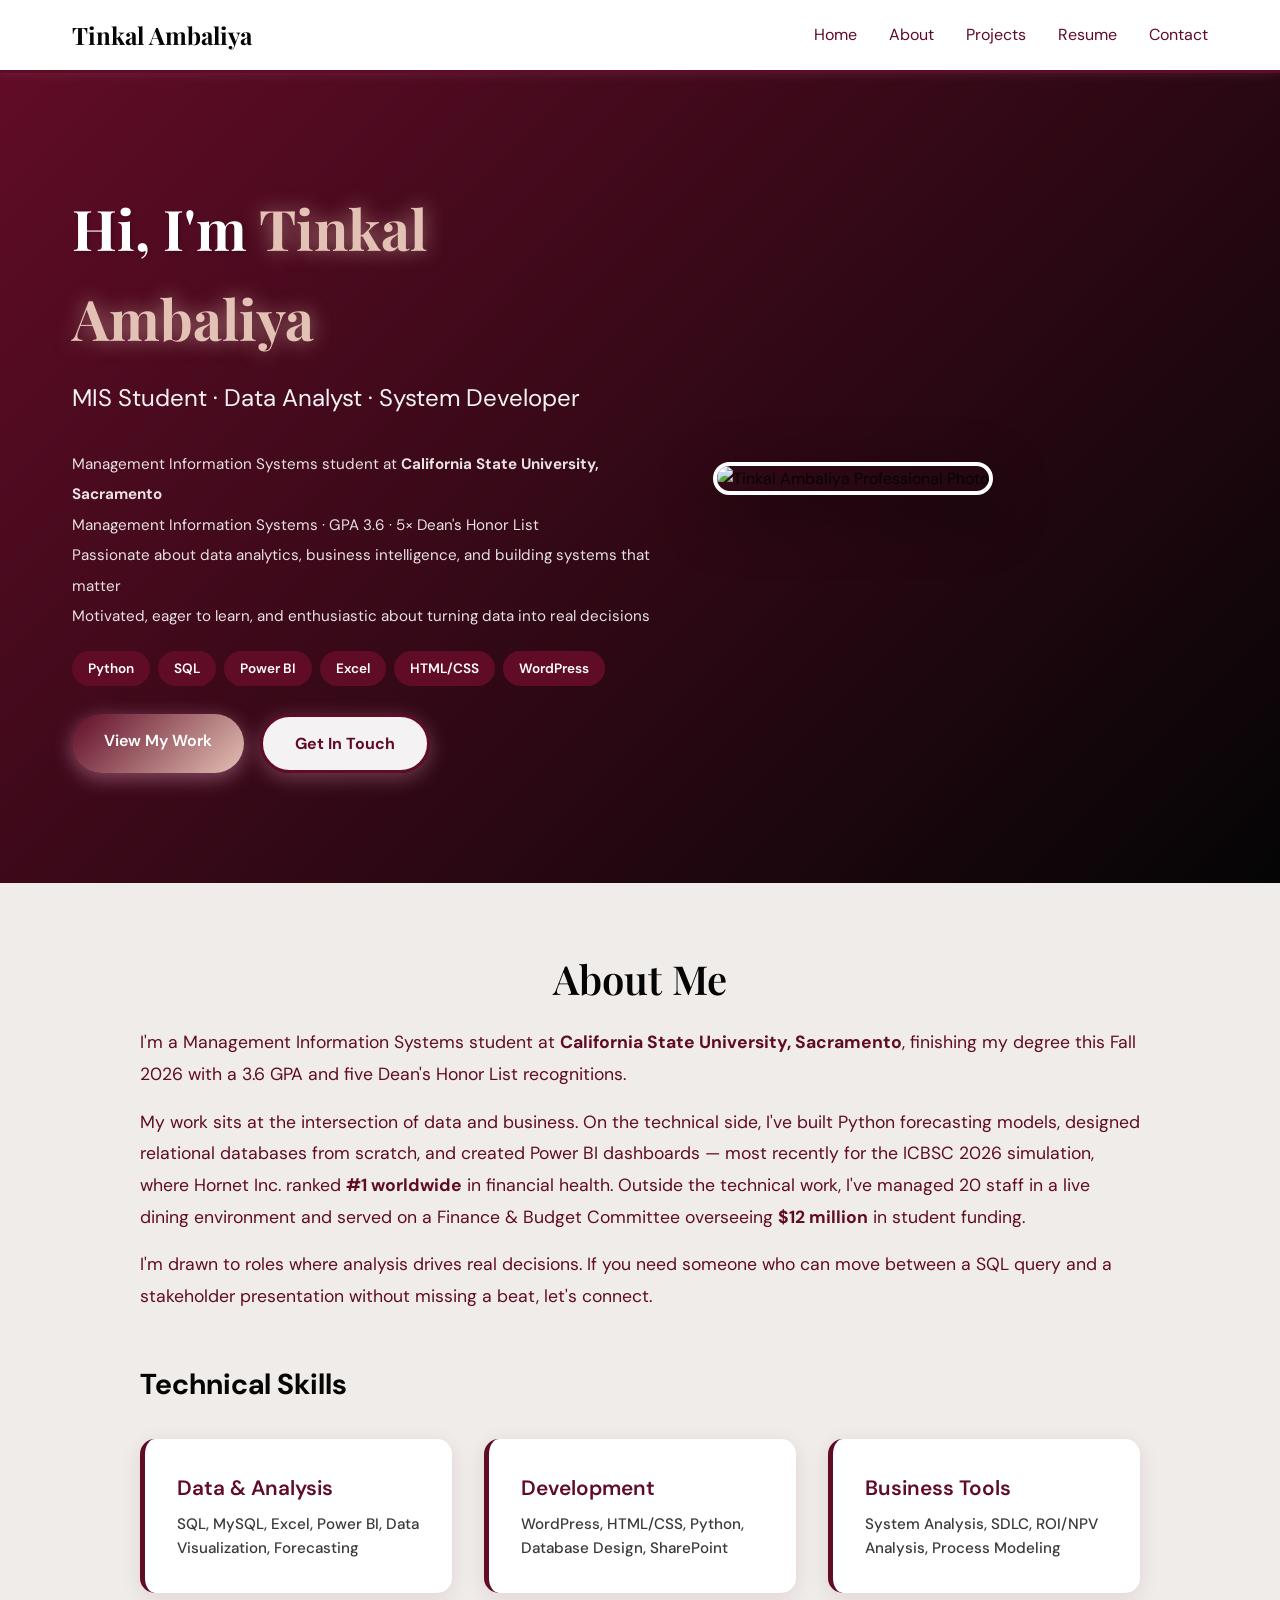
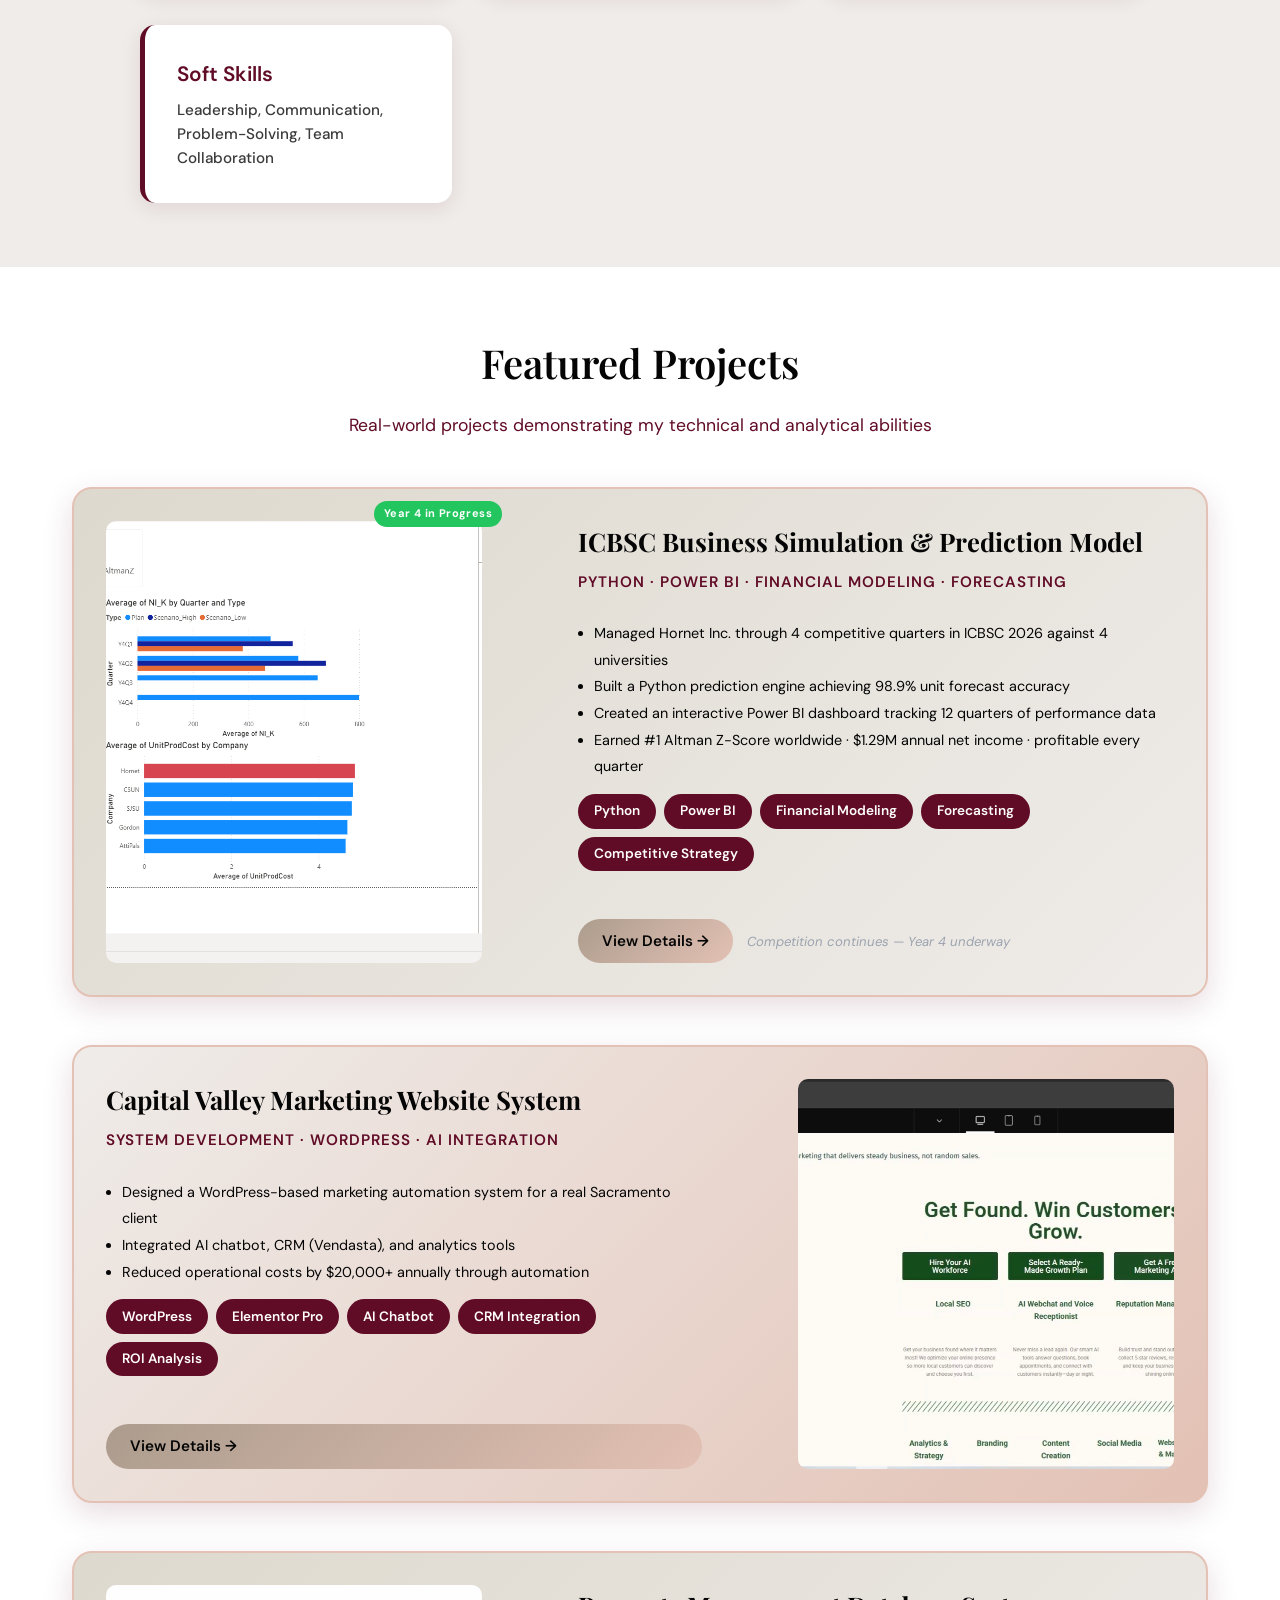
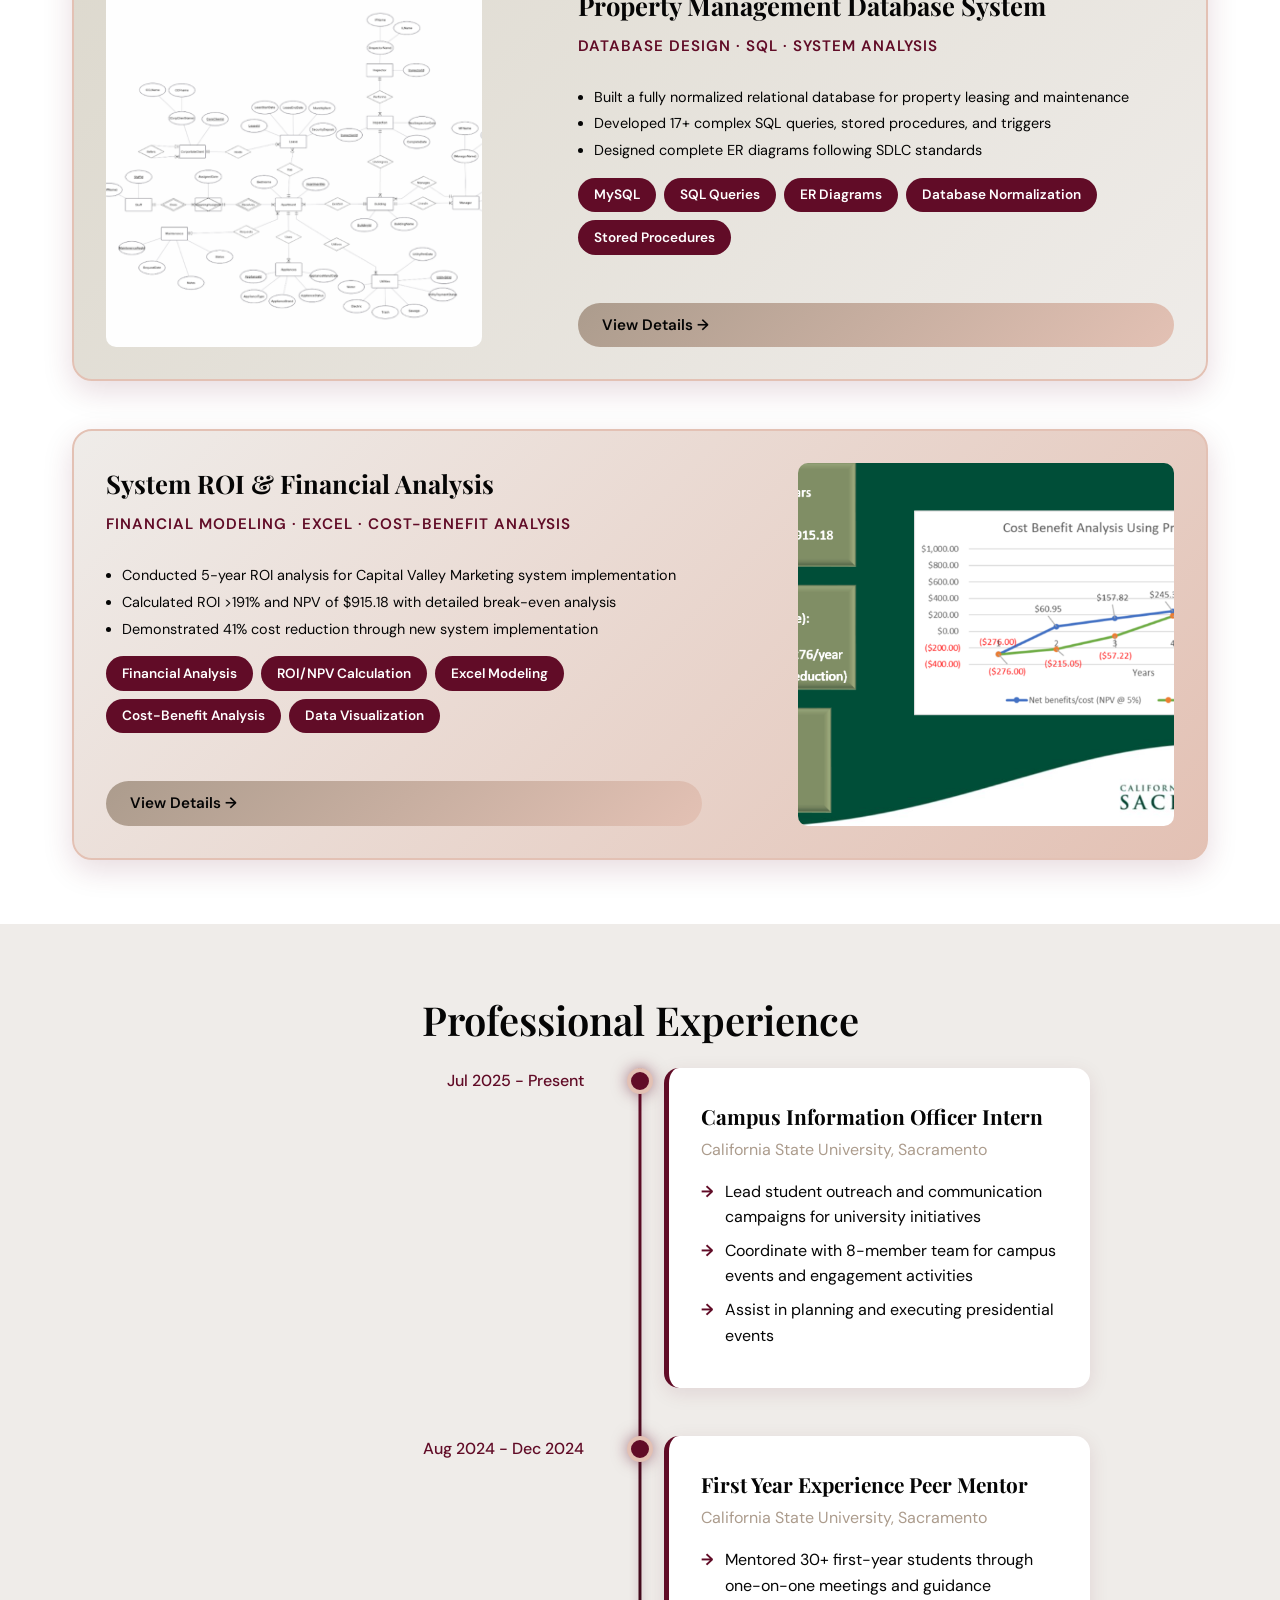
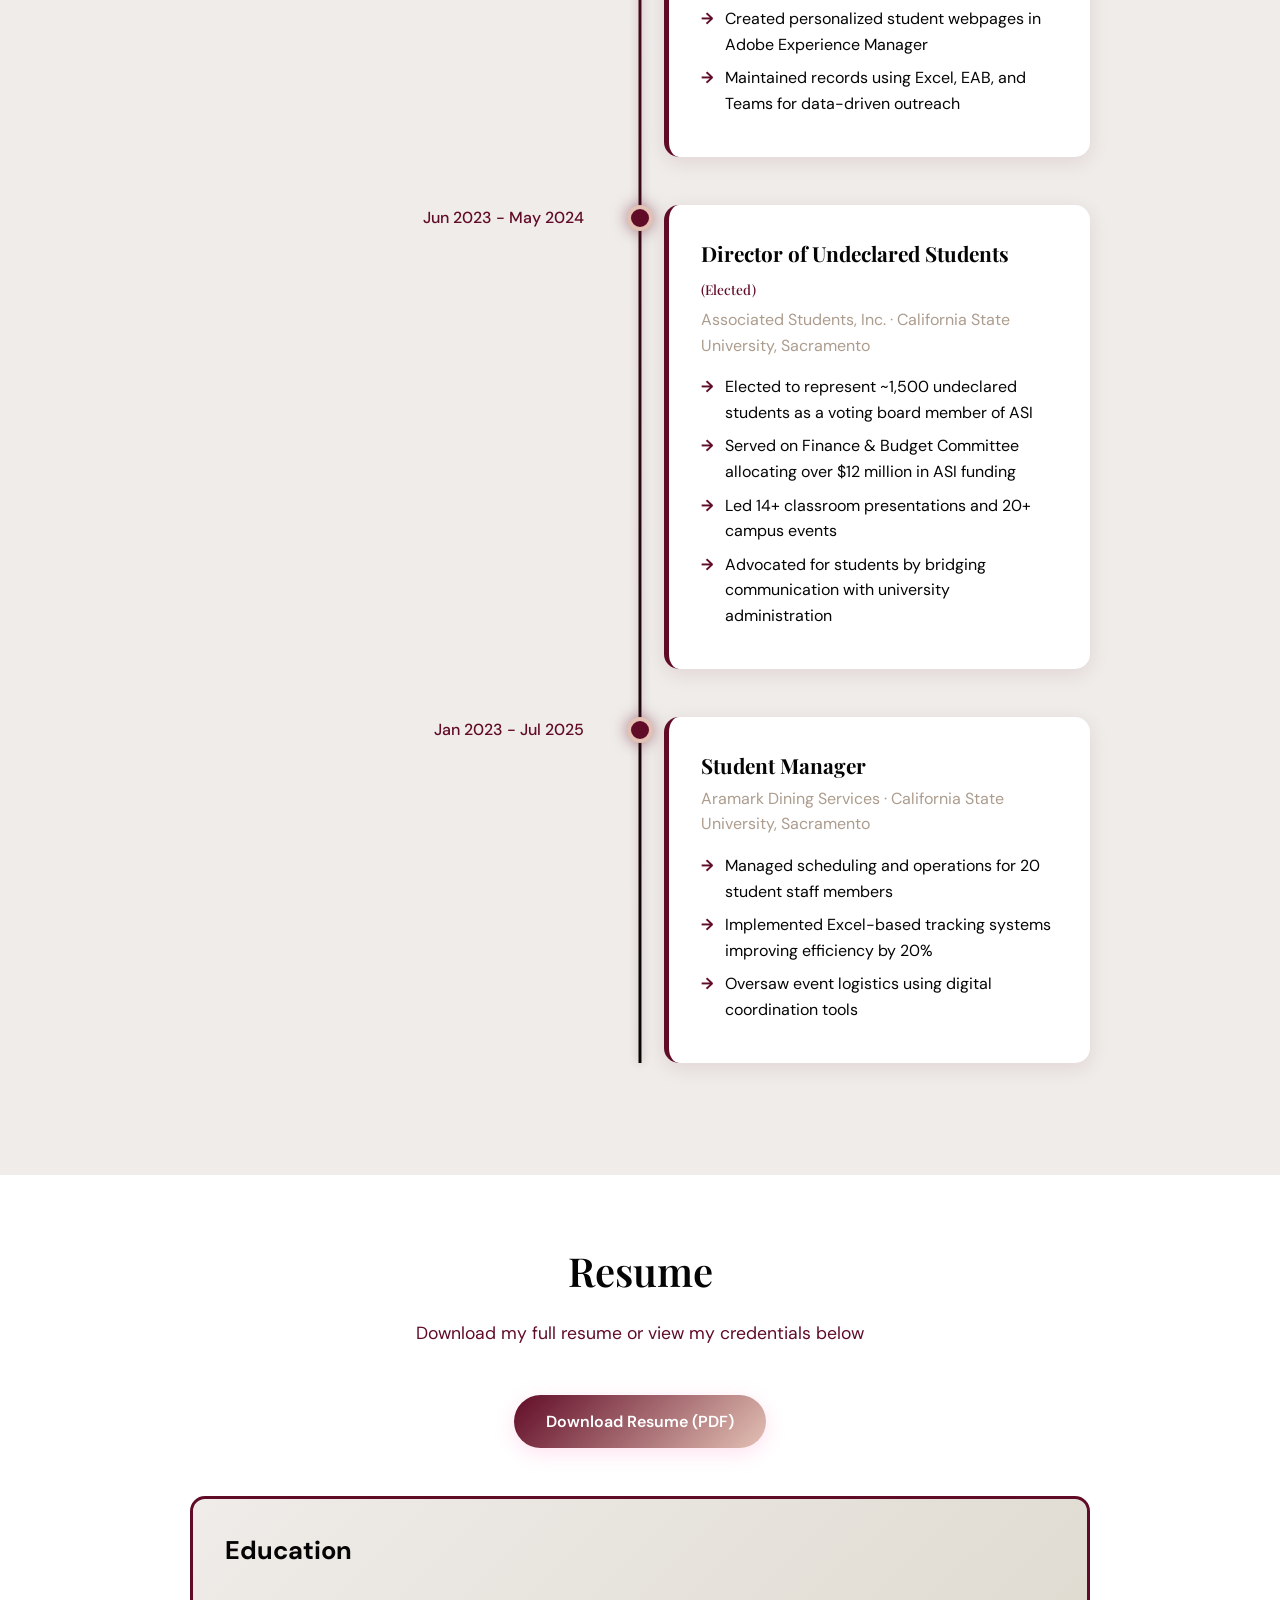
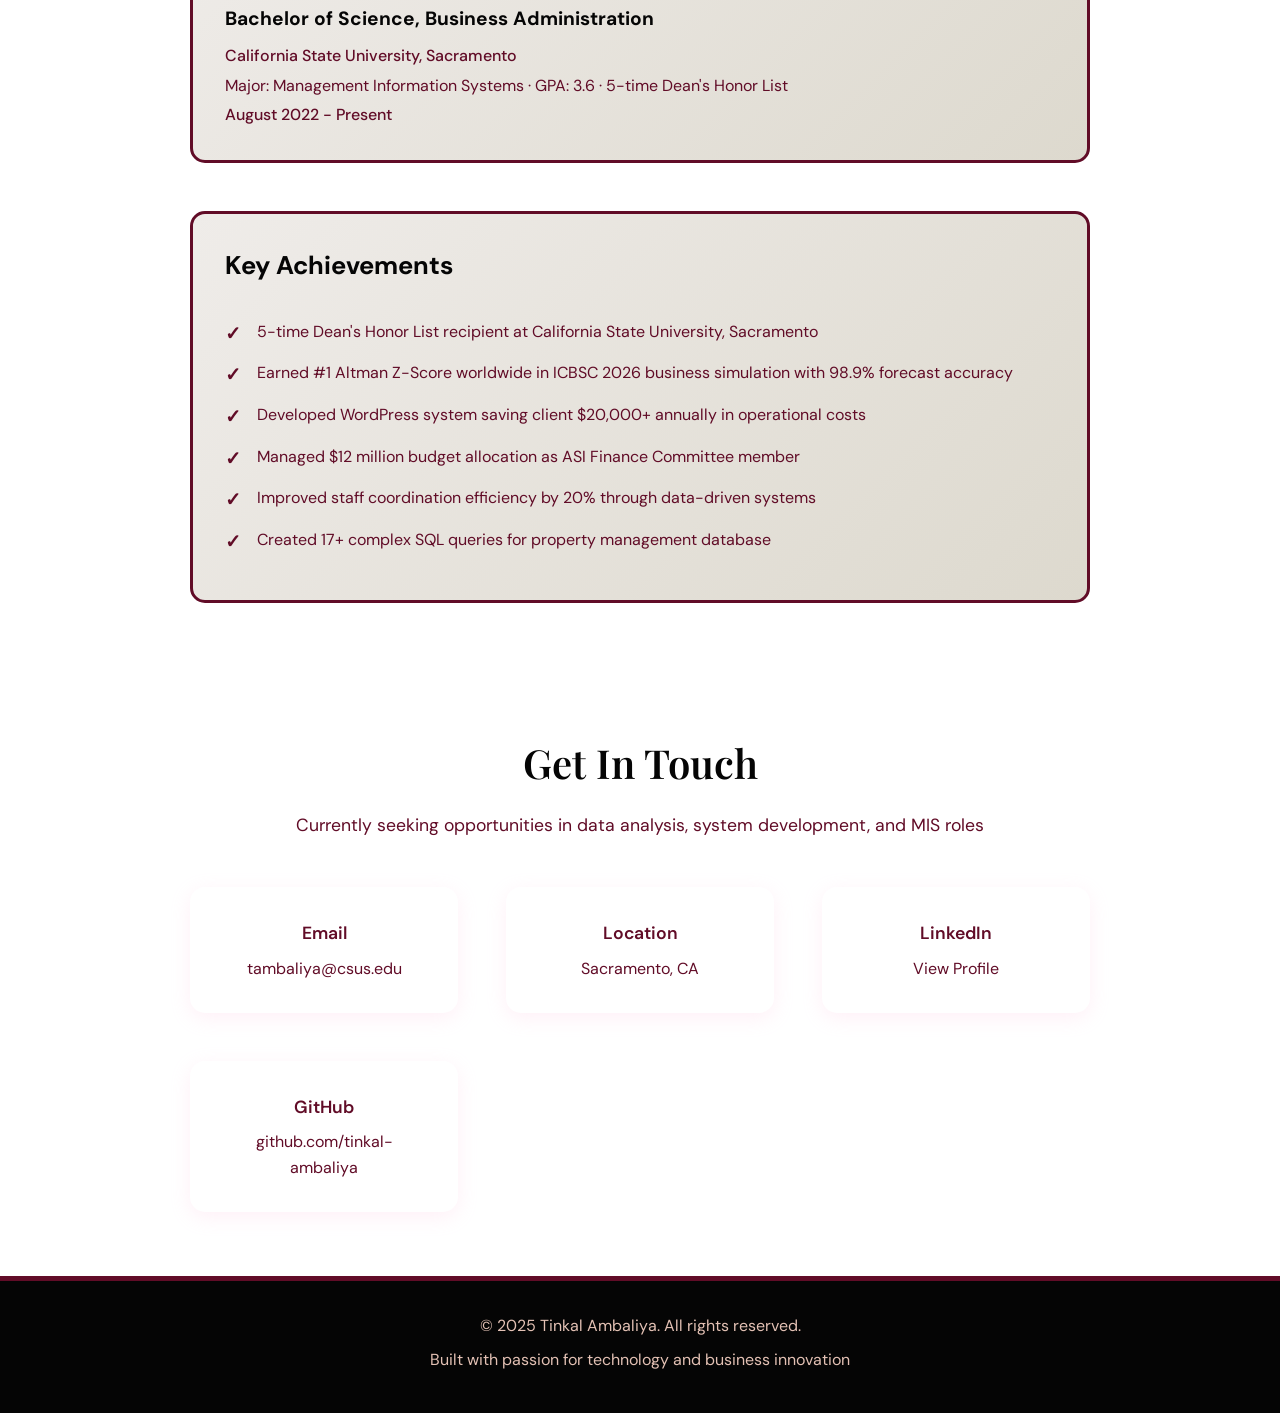
==== commit 9e8d16eb: "Update graduation timeline to Fall 2026" ====
--- a/index.html
+++ b/index.html
@@ -63,7 +63,7 @@
                 <div class="about-text">
                     <p>
                         I'm a Management Information Systems student at <strong>California State University, Sacramento</strong>,
-                        finishing my degree this spring with a 3.6 GPA and five Dean's Honor List recognitions.
+                        finishing my degree this Fall 2026 with a 3.6 GPA and five Dean's Honor List recognitions.
                     </p>
                     <p style="margin-top: 14px;">
                         My work sits at the intersection of data and business. On the technical side, I've built Python forecasting
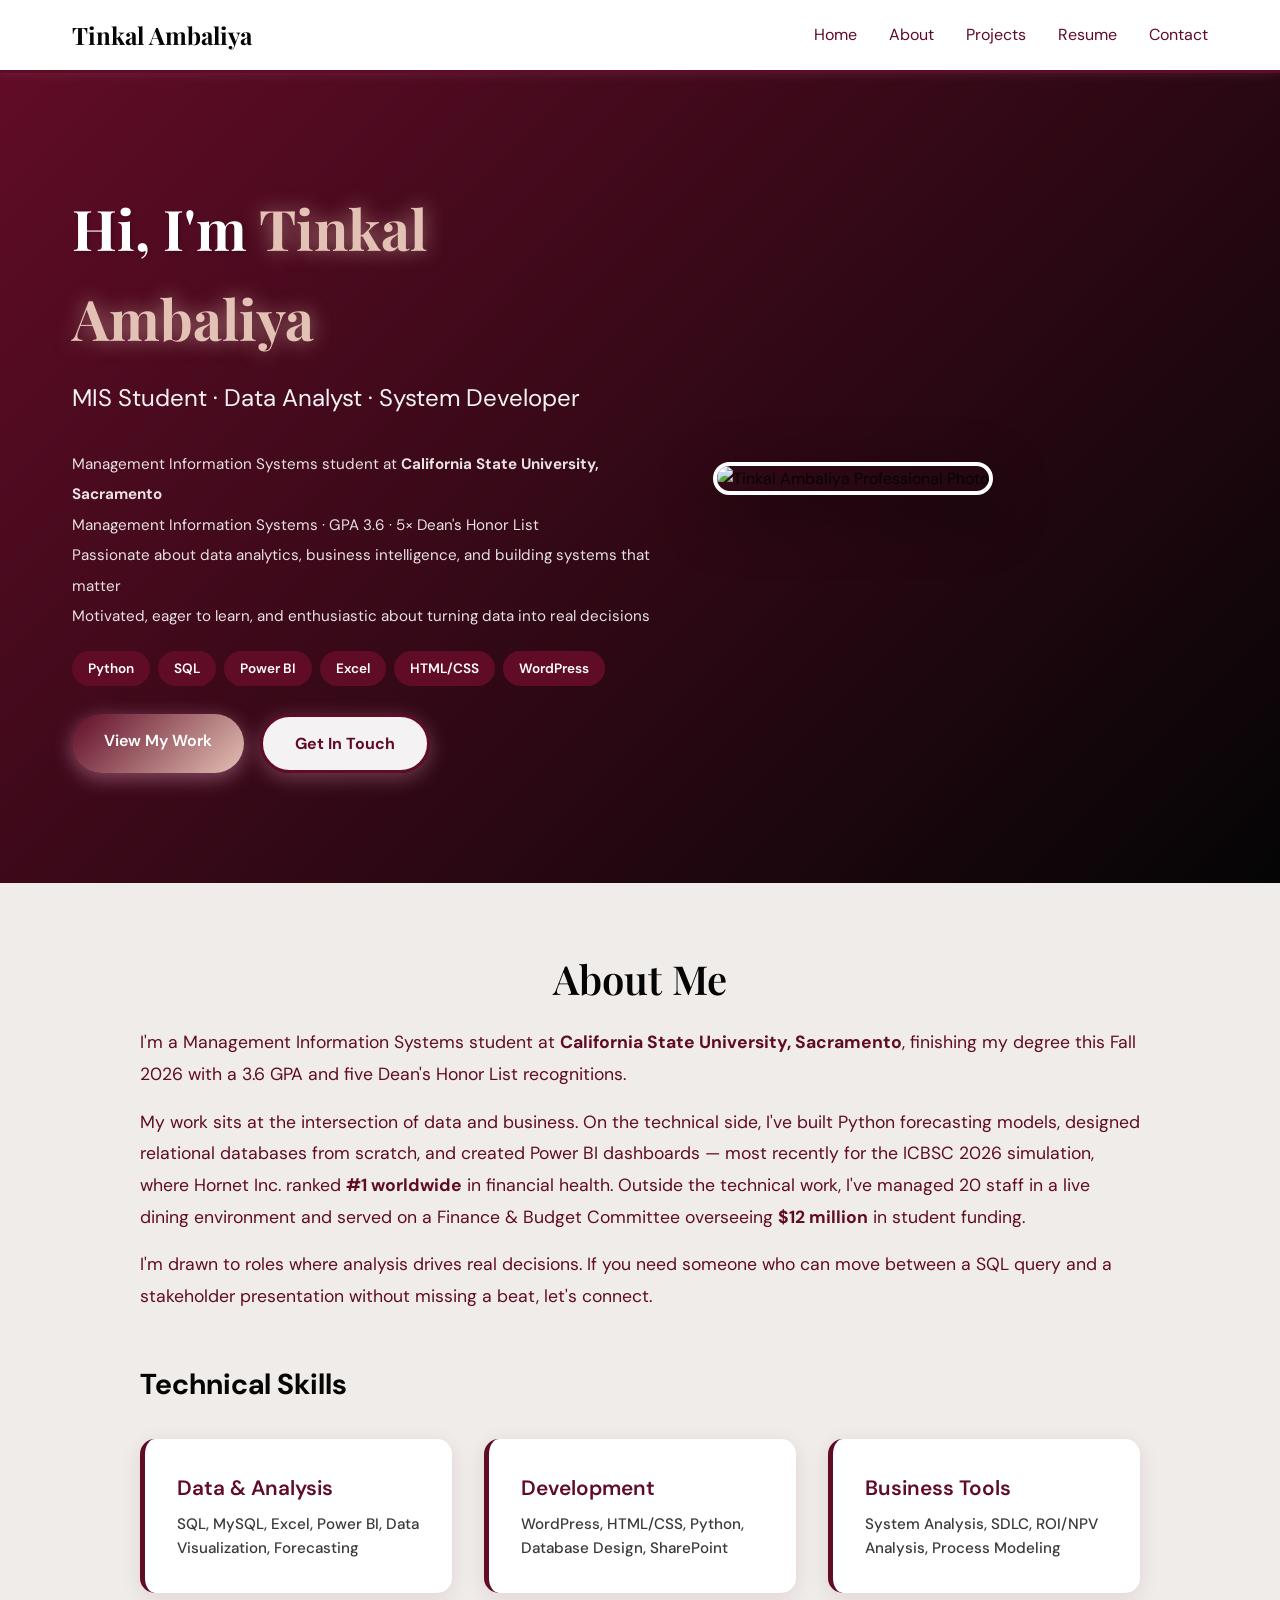
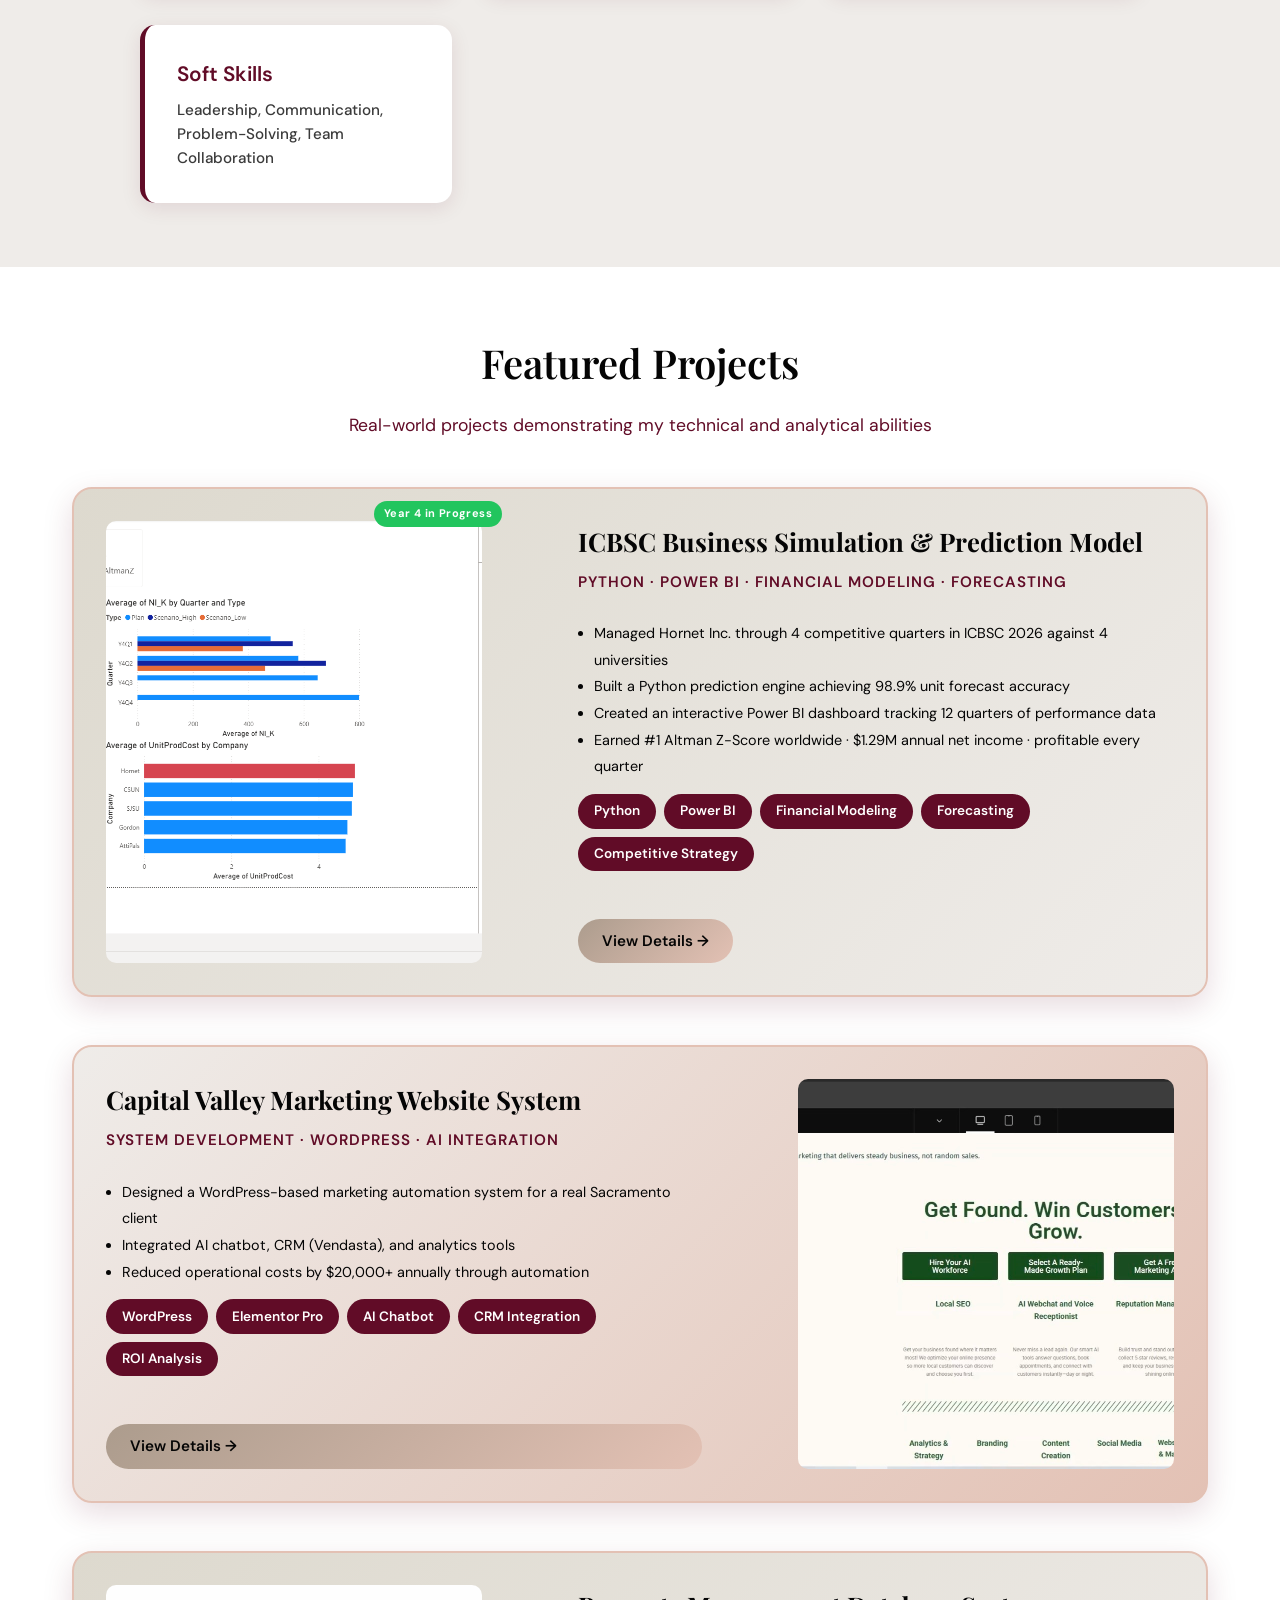
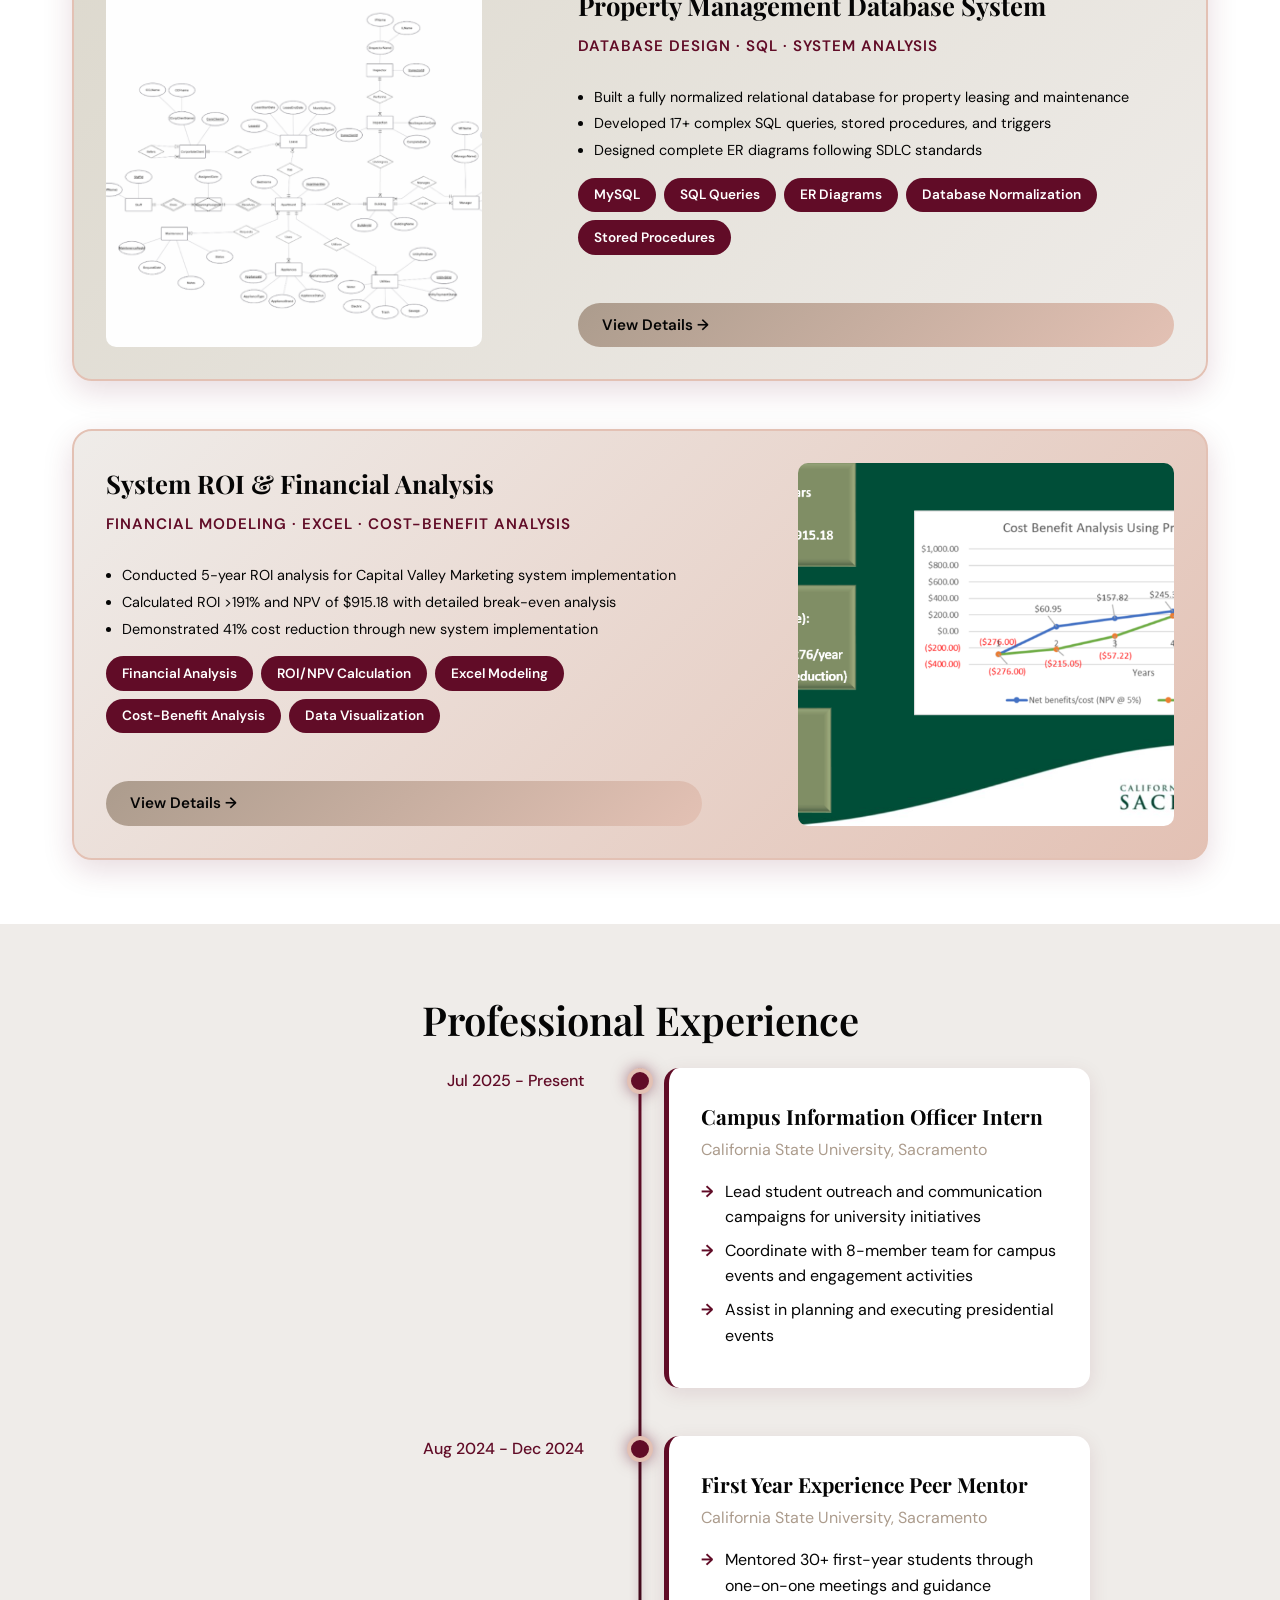
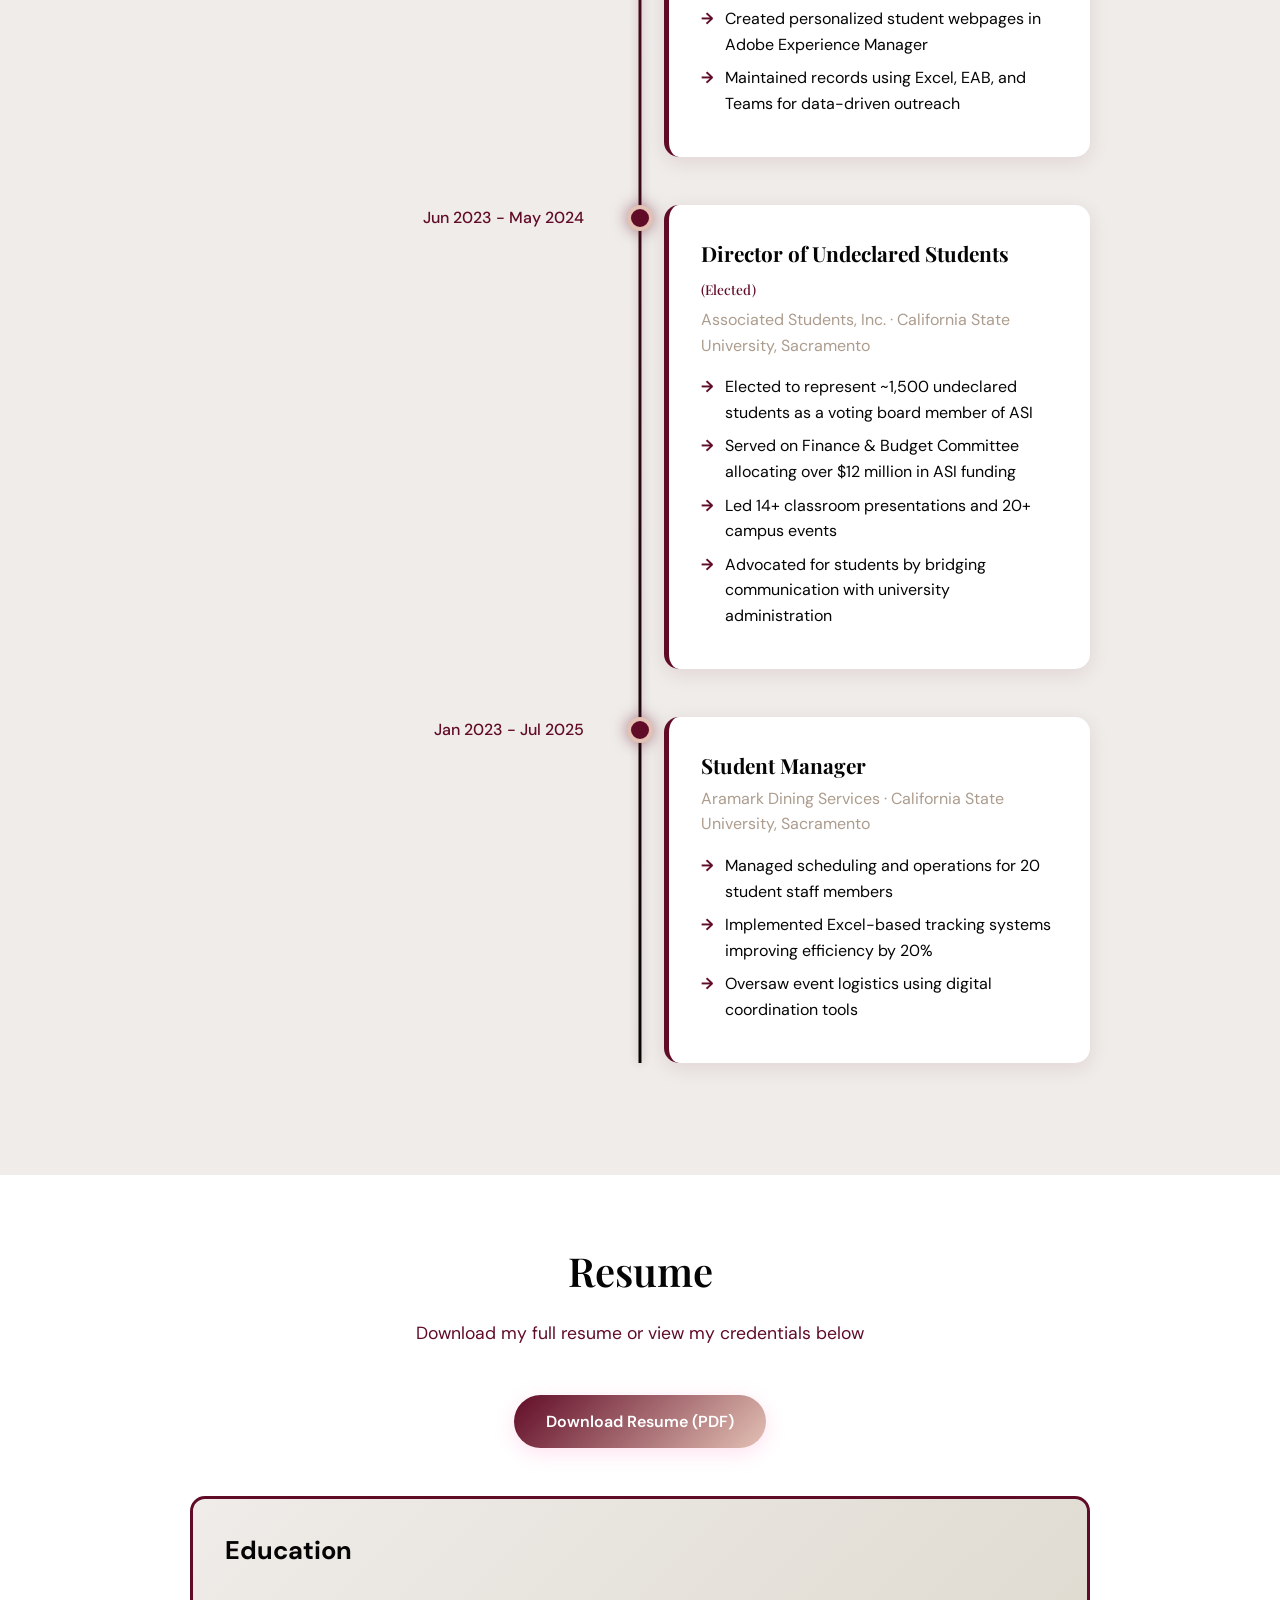
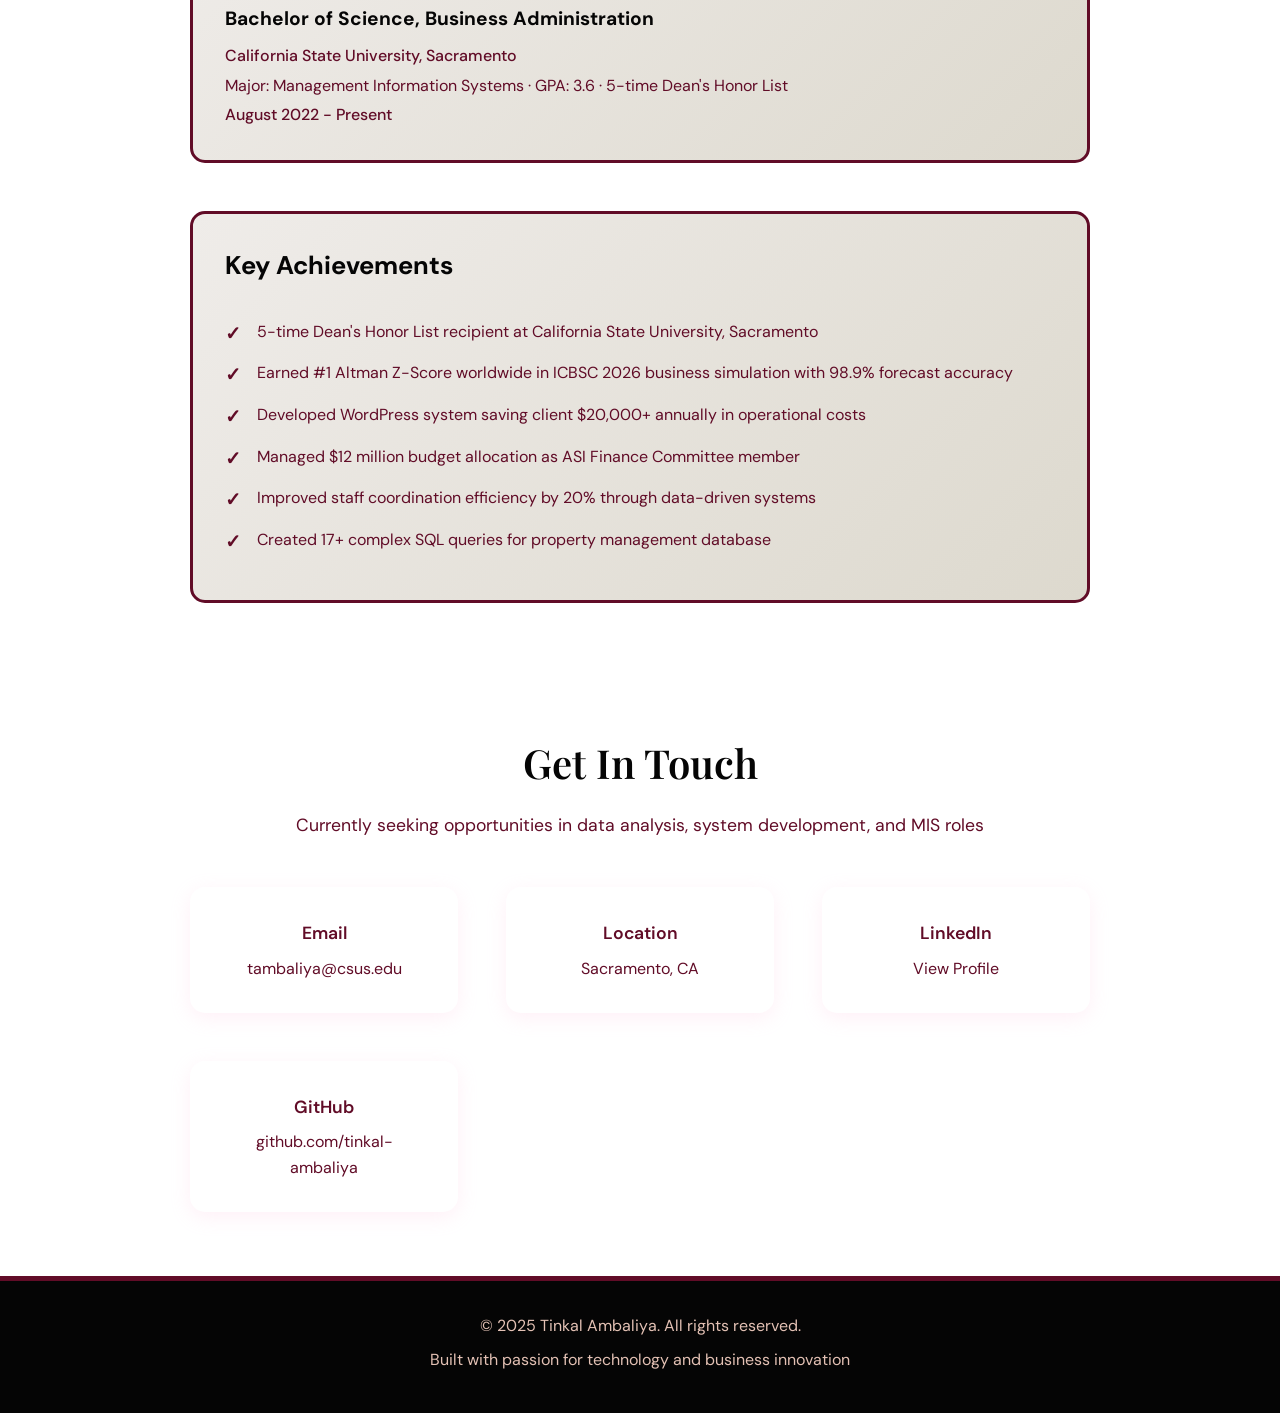
==== commit b73ae3c2: "Remove italic dash note from ICBSC project card" ====
--- a/index.html
+++ b/index.html
@@ -134,7 +134,6 @@
                         </div>
                         <div style="display: flex; align-items: center; gap: 14px; margin-top: 16px; flex-wrap: wrap;">
                             <a href="project-icbsc.html" class="btn btn-project">View Details &rarr;</a>
-                            <span style="font-size: 0.82rem; color: #9ca3af; font-style: italic;">Competition continues &mdash; Year 4 underway</span>
                         </div>
                     </div>
                 </div>
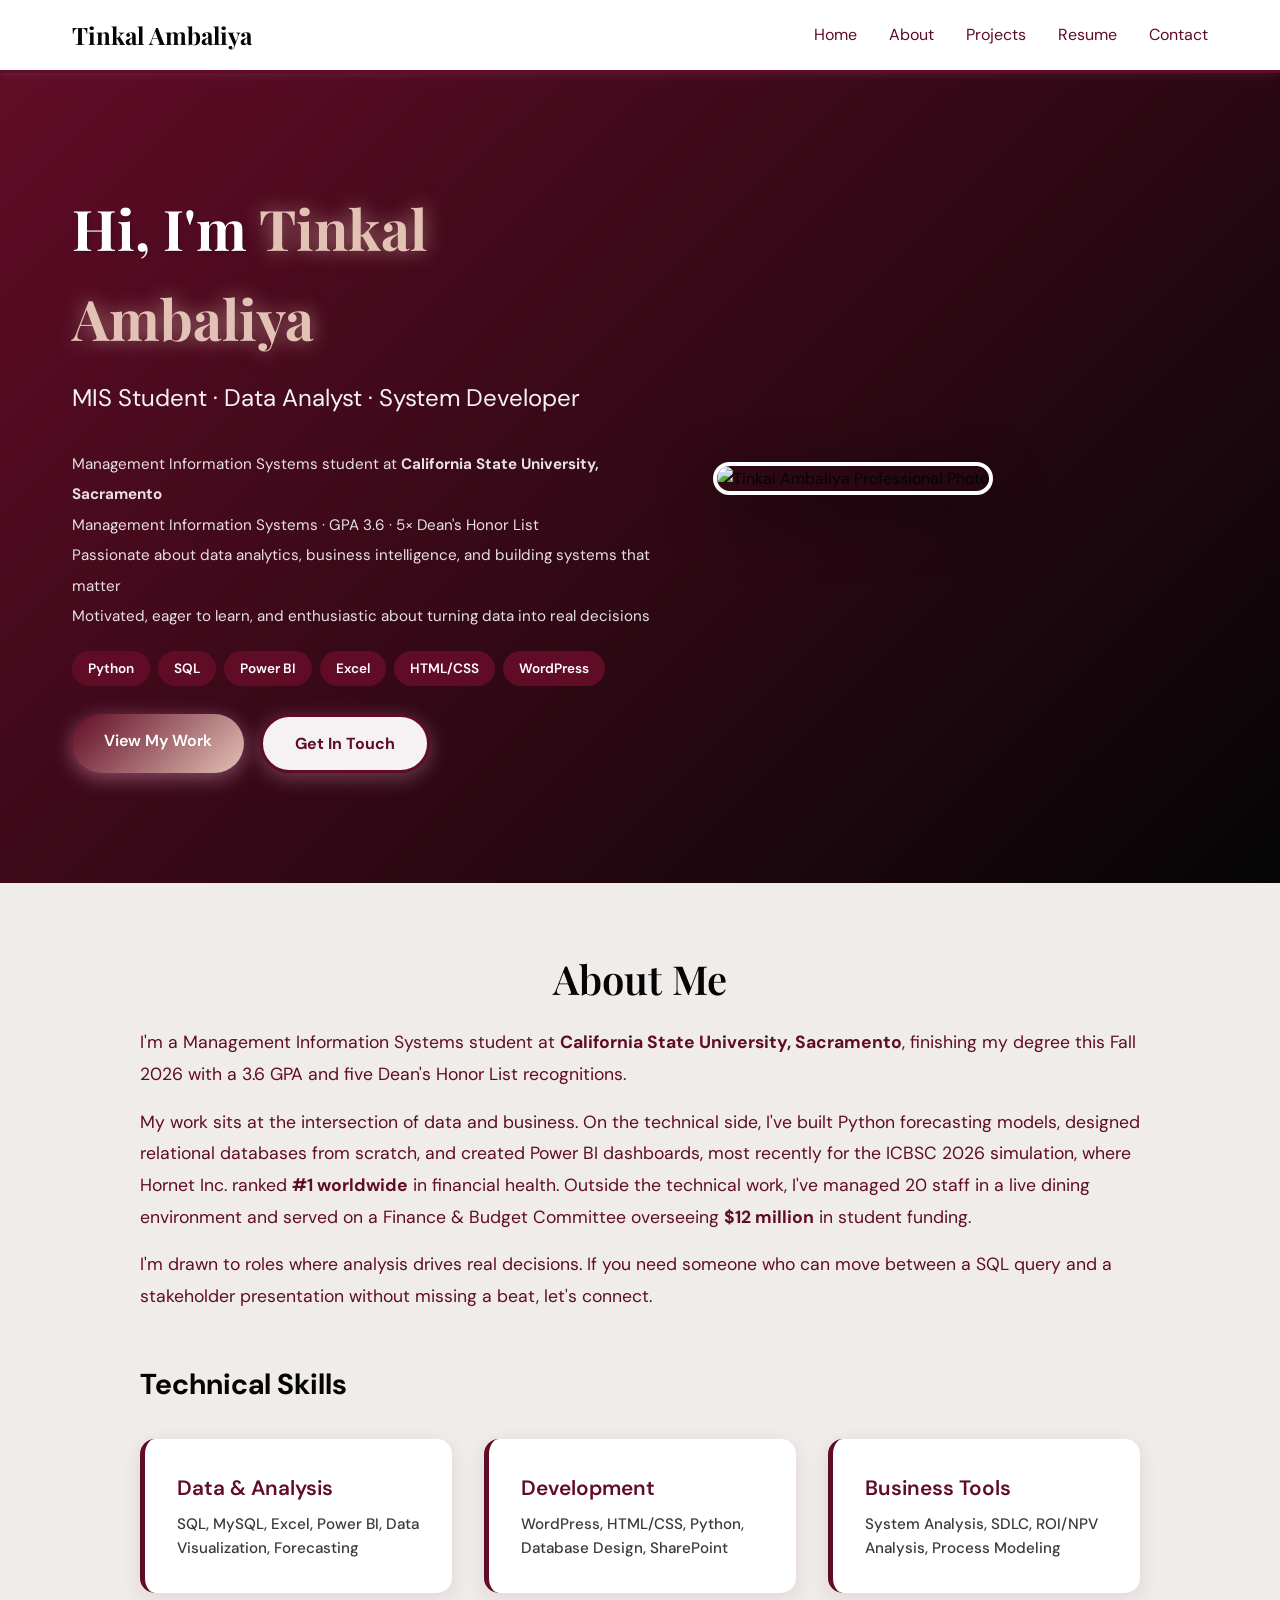
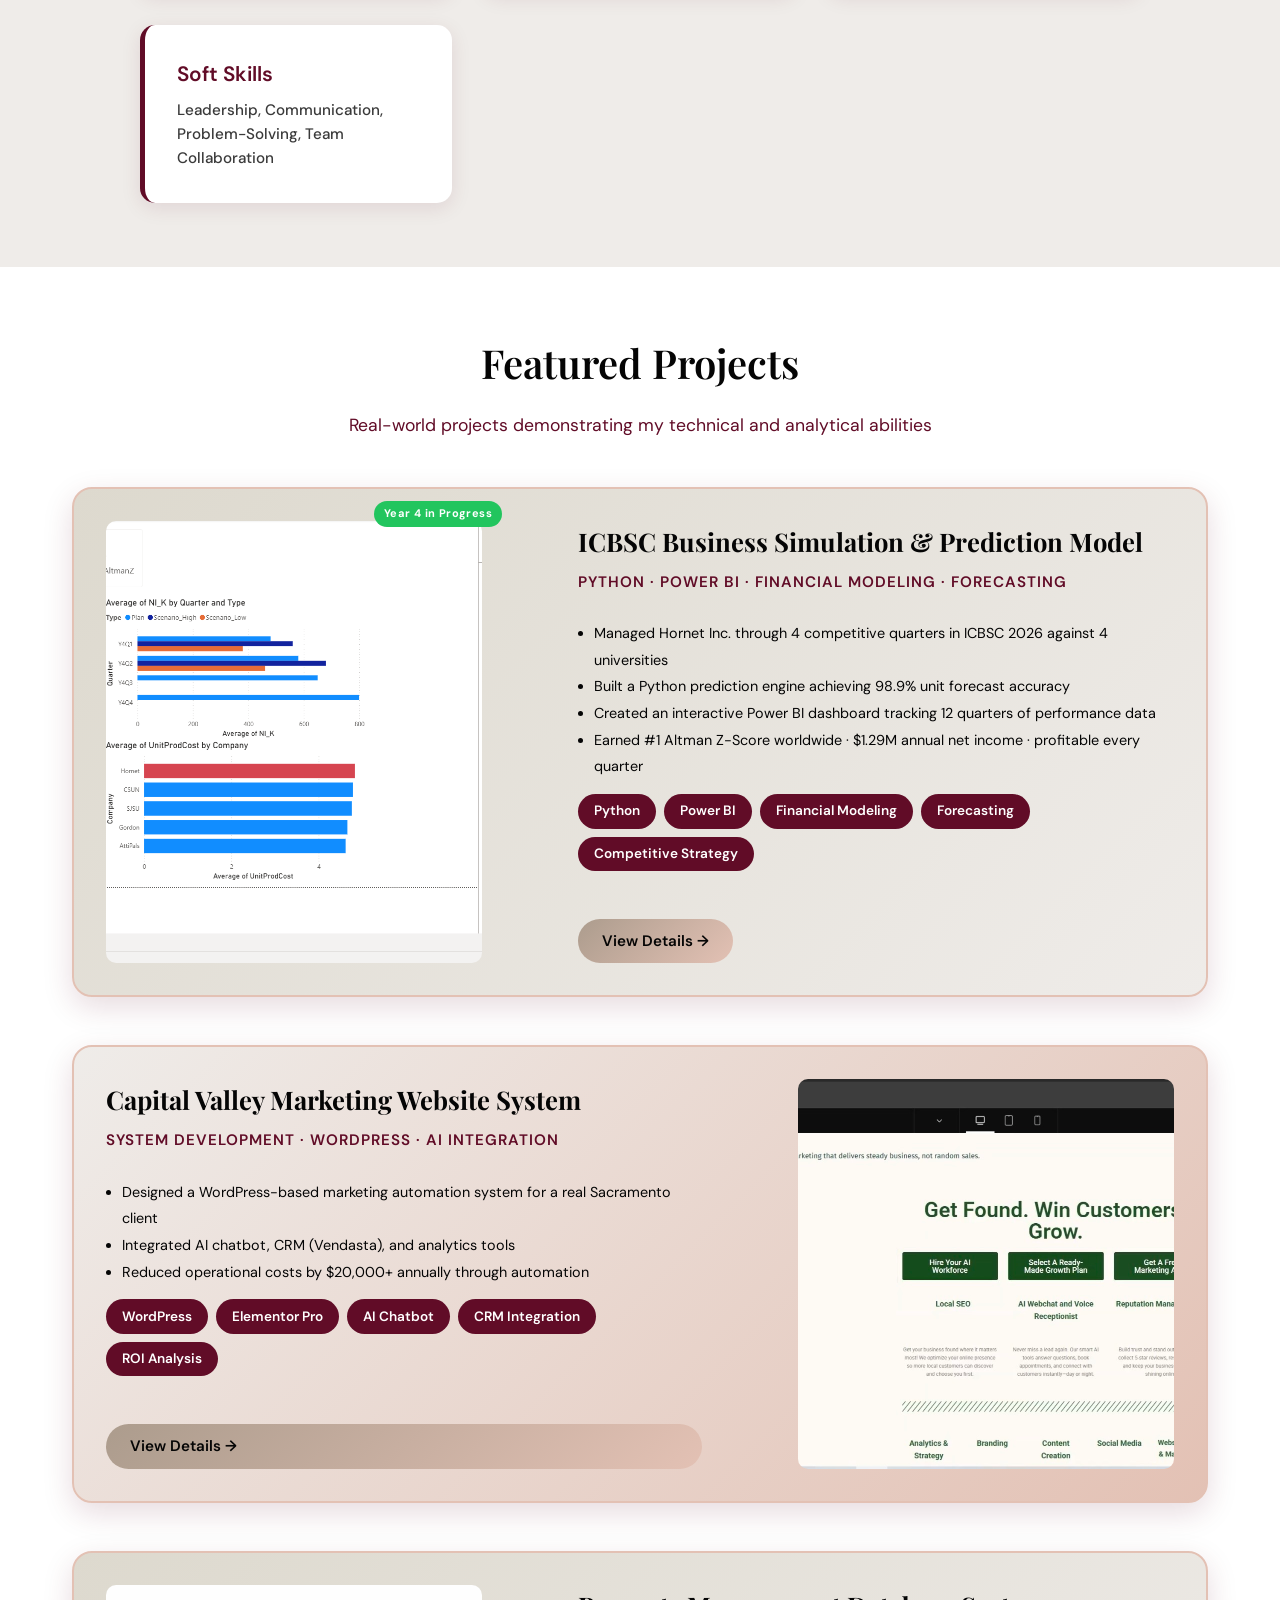
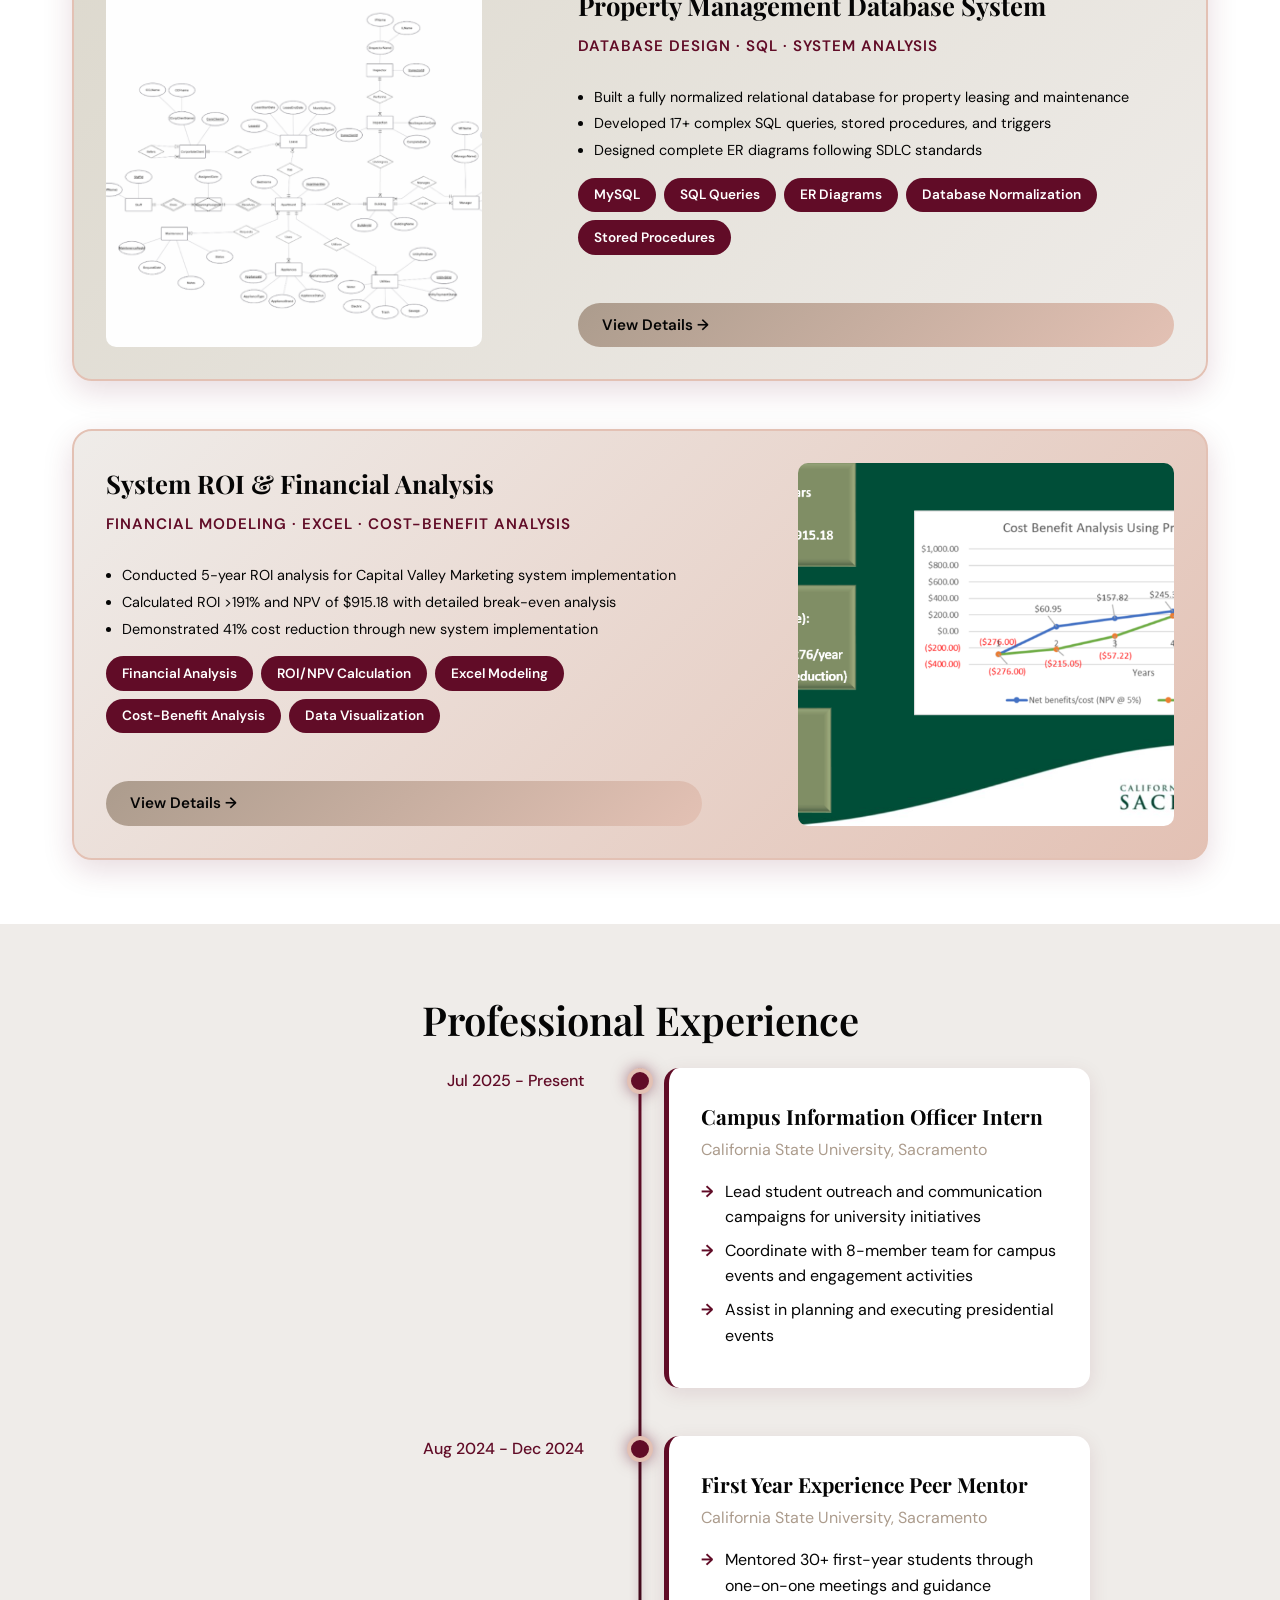
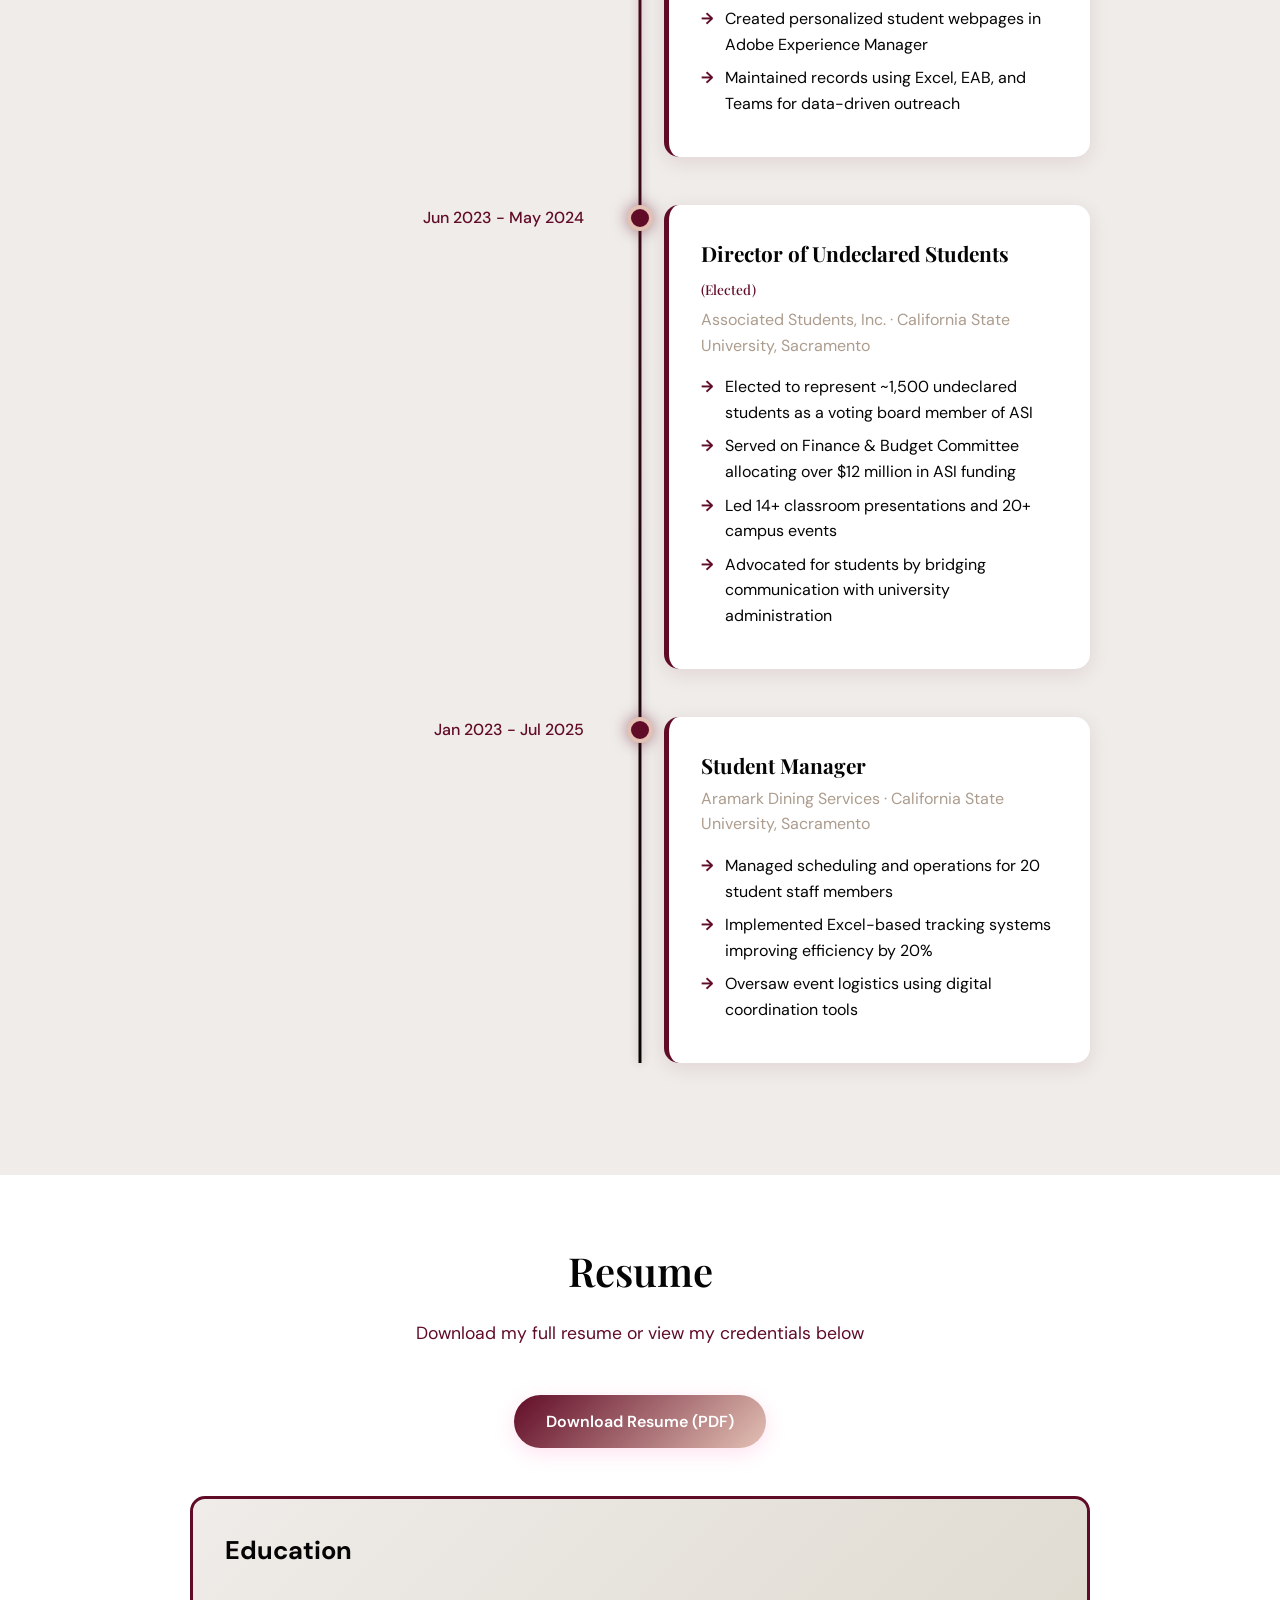
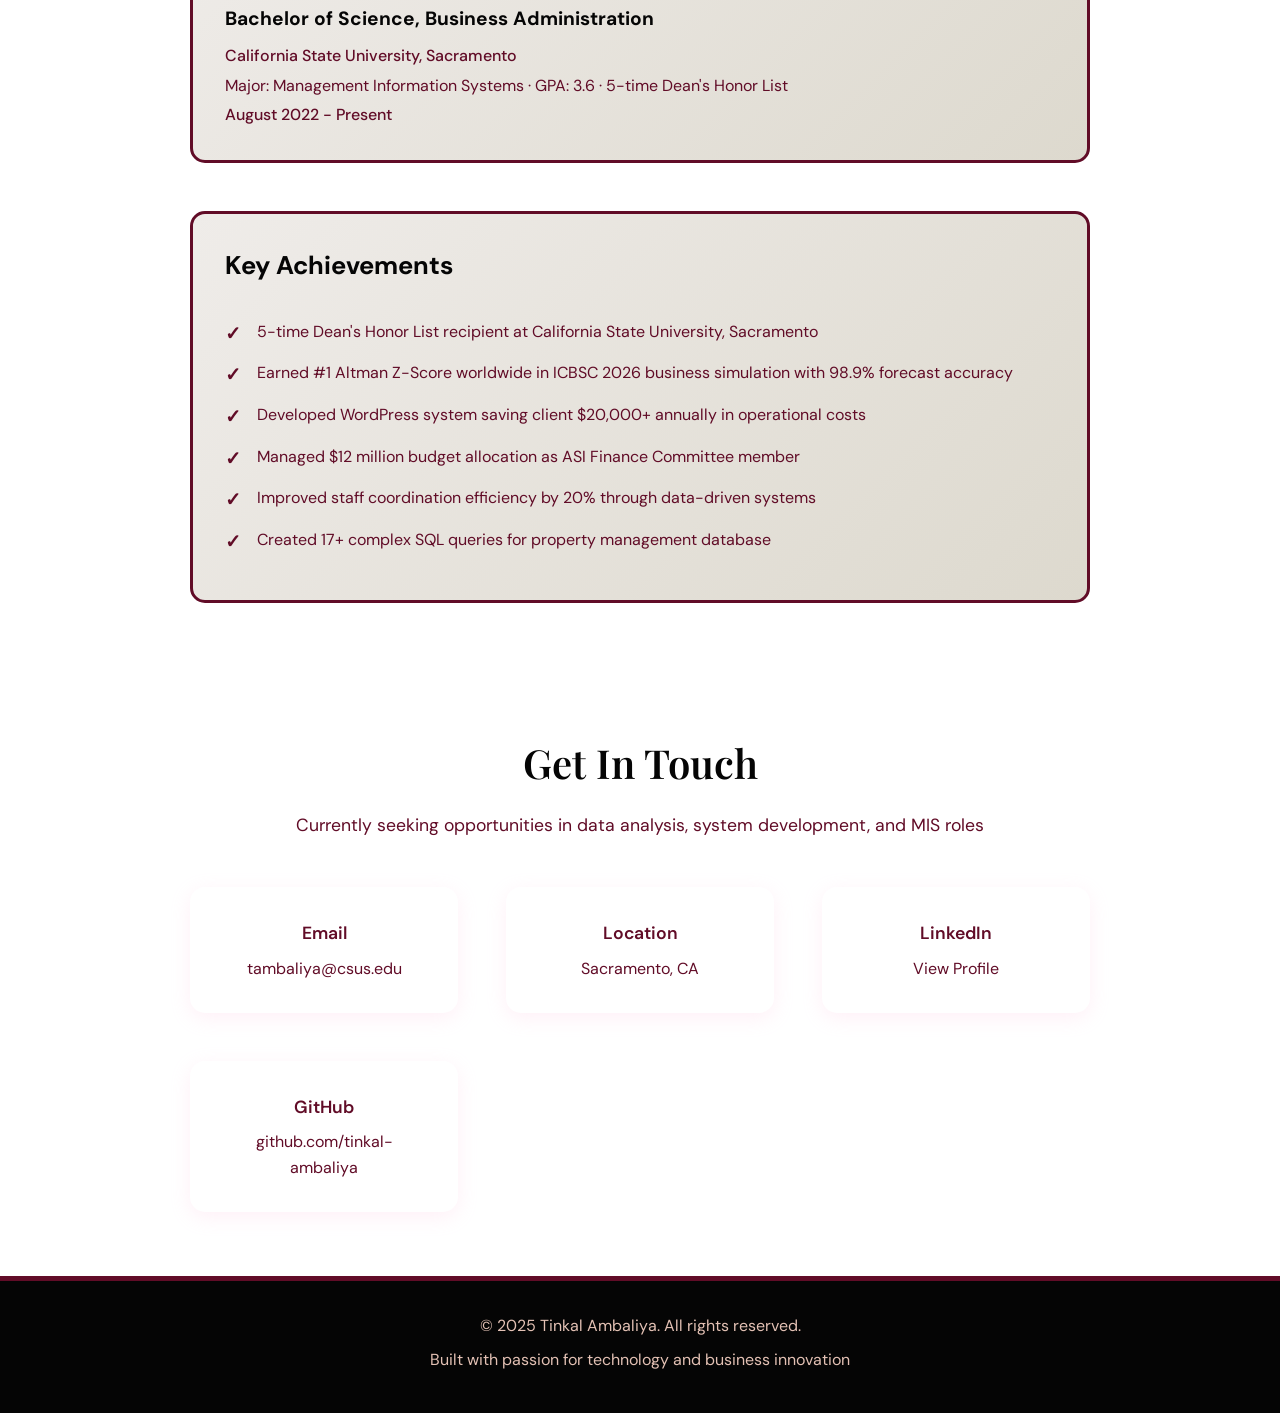
==== commit 4f1a5b0e: "Remove all em dashes from portfolio pages" ====
--- a/index.html
+++ b/index.html
@@ -67,7 +67,7 @@
                     </p>
                     <p style="margin-top: 14px;">
                         My work sits at the intersection of data and business. On the technical side, I've built Python forecasting
-                        models, designed relational databases from scratch, and created Power BI dashboards — most recently
+                        models, designed relational databases from scratch, and created Power BI dashboards, most recently
                         for the ICBSC 2026 simulation, where Hornet Inc. ranked <strong>#1 worldwide</strong> in financial health.
                         Outside the technical work, I've managed 20 staff in a live dining environment and served on a
                         Finance &amp; Budget Committee overseeing <strong>$12 million</strong> in student funding.
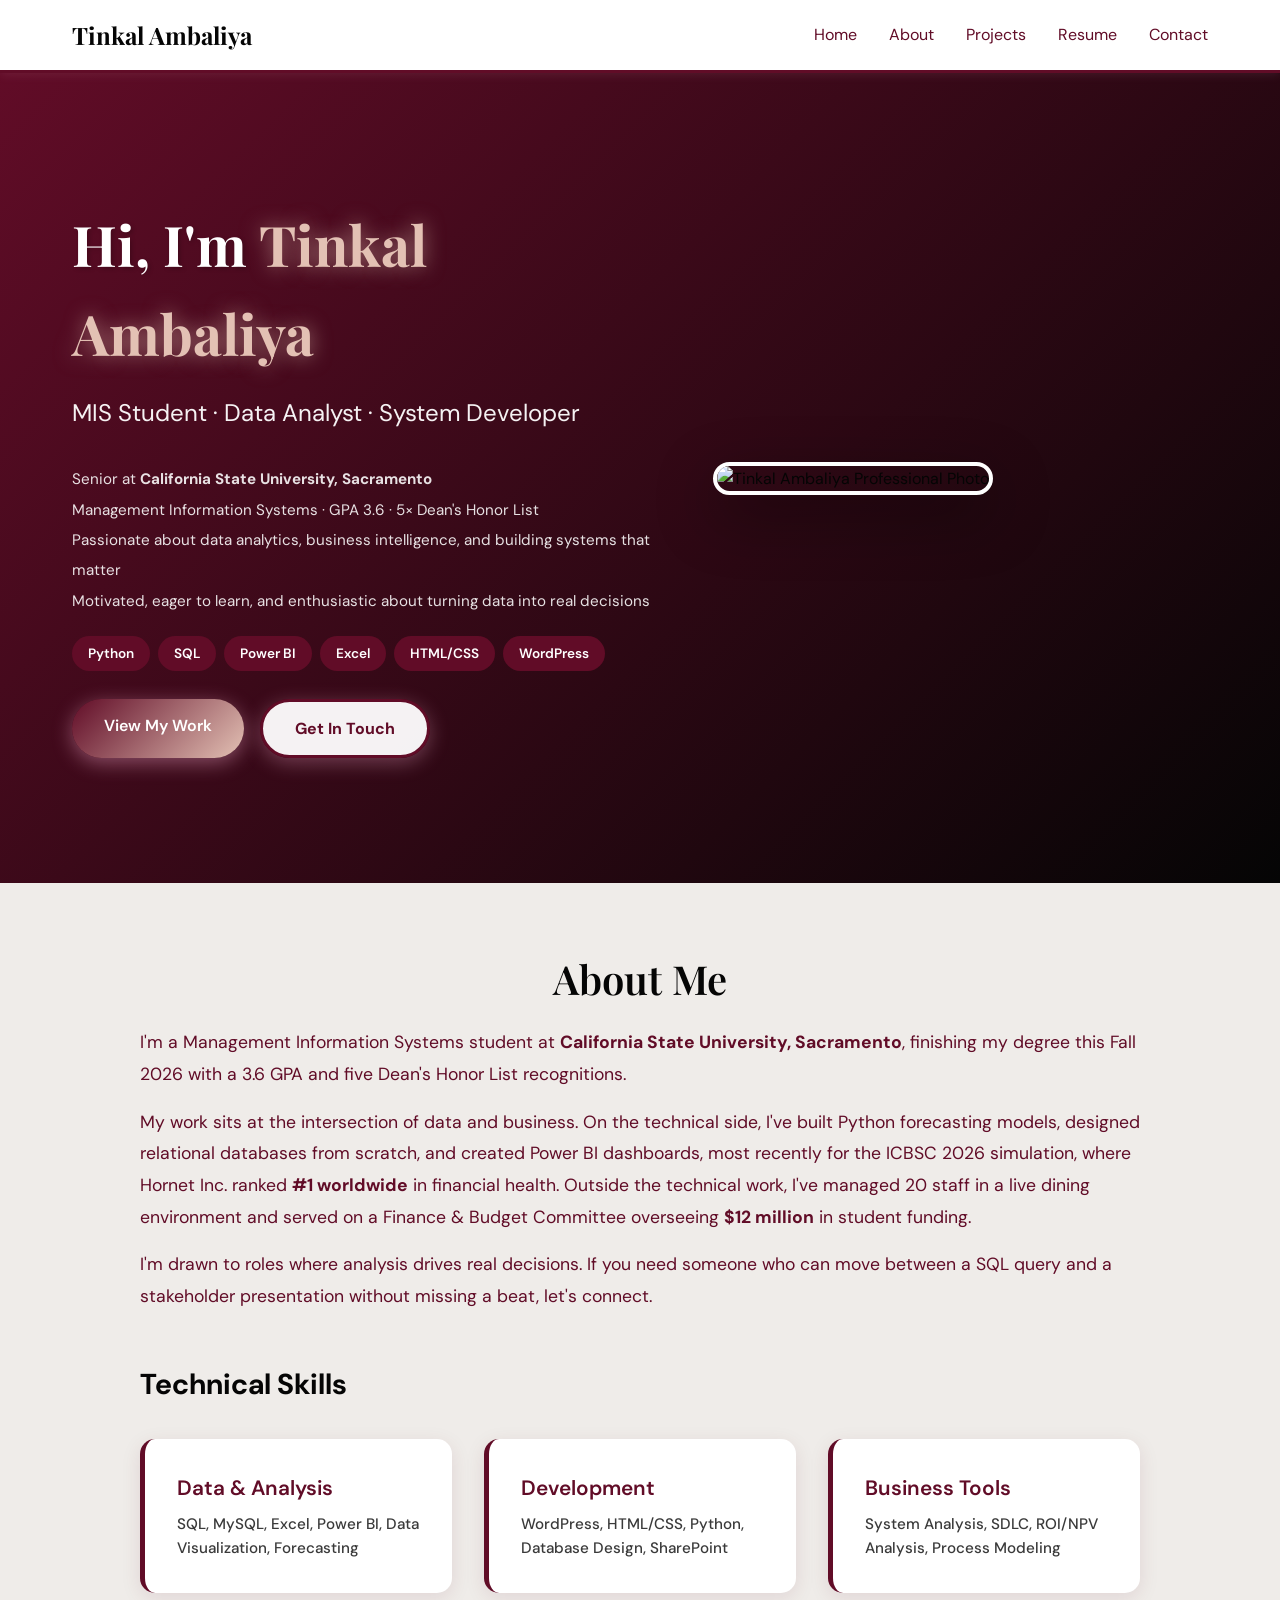
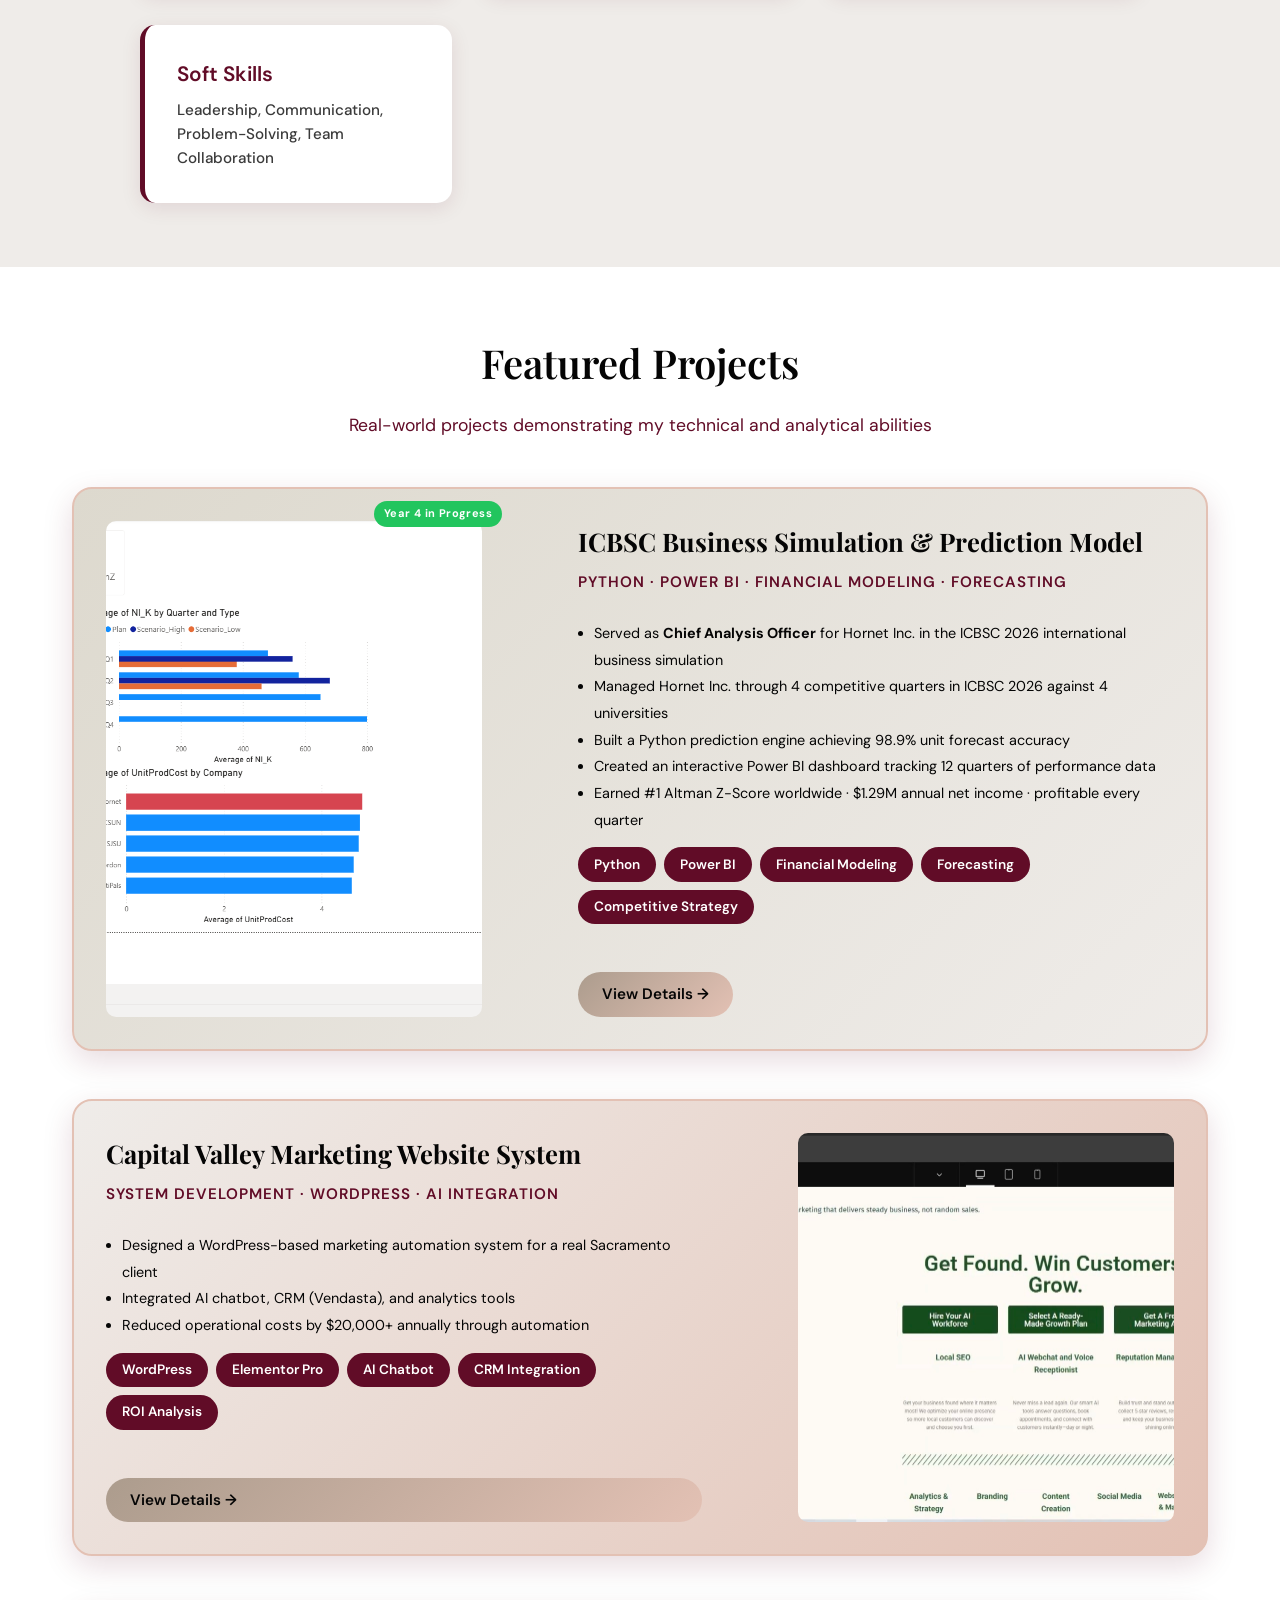
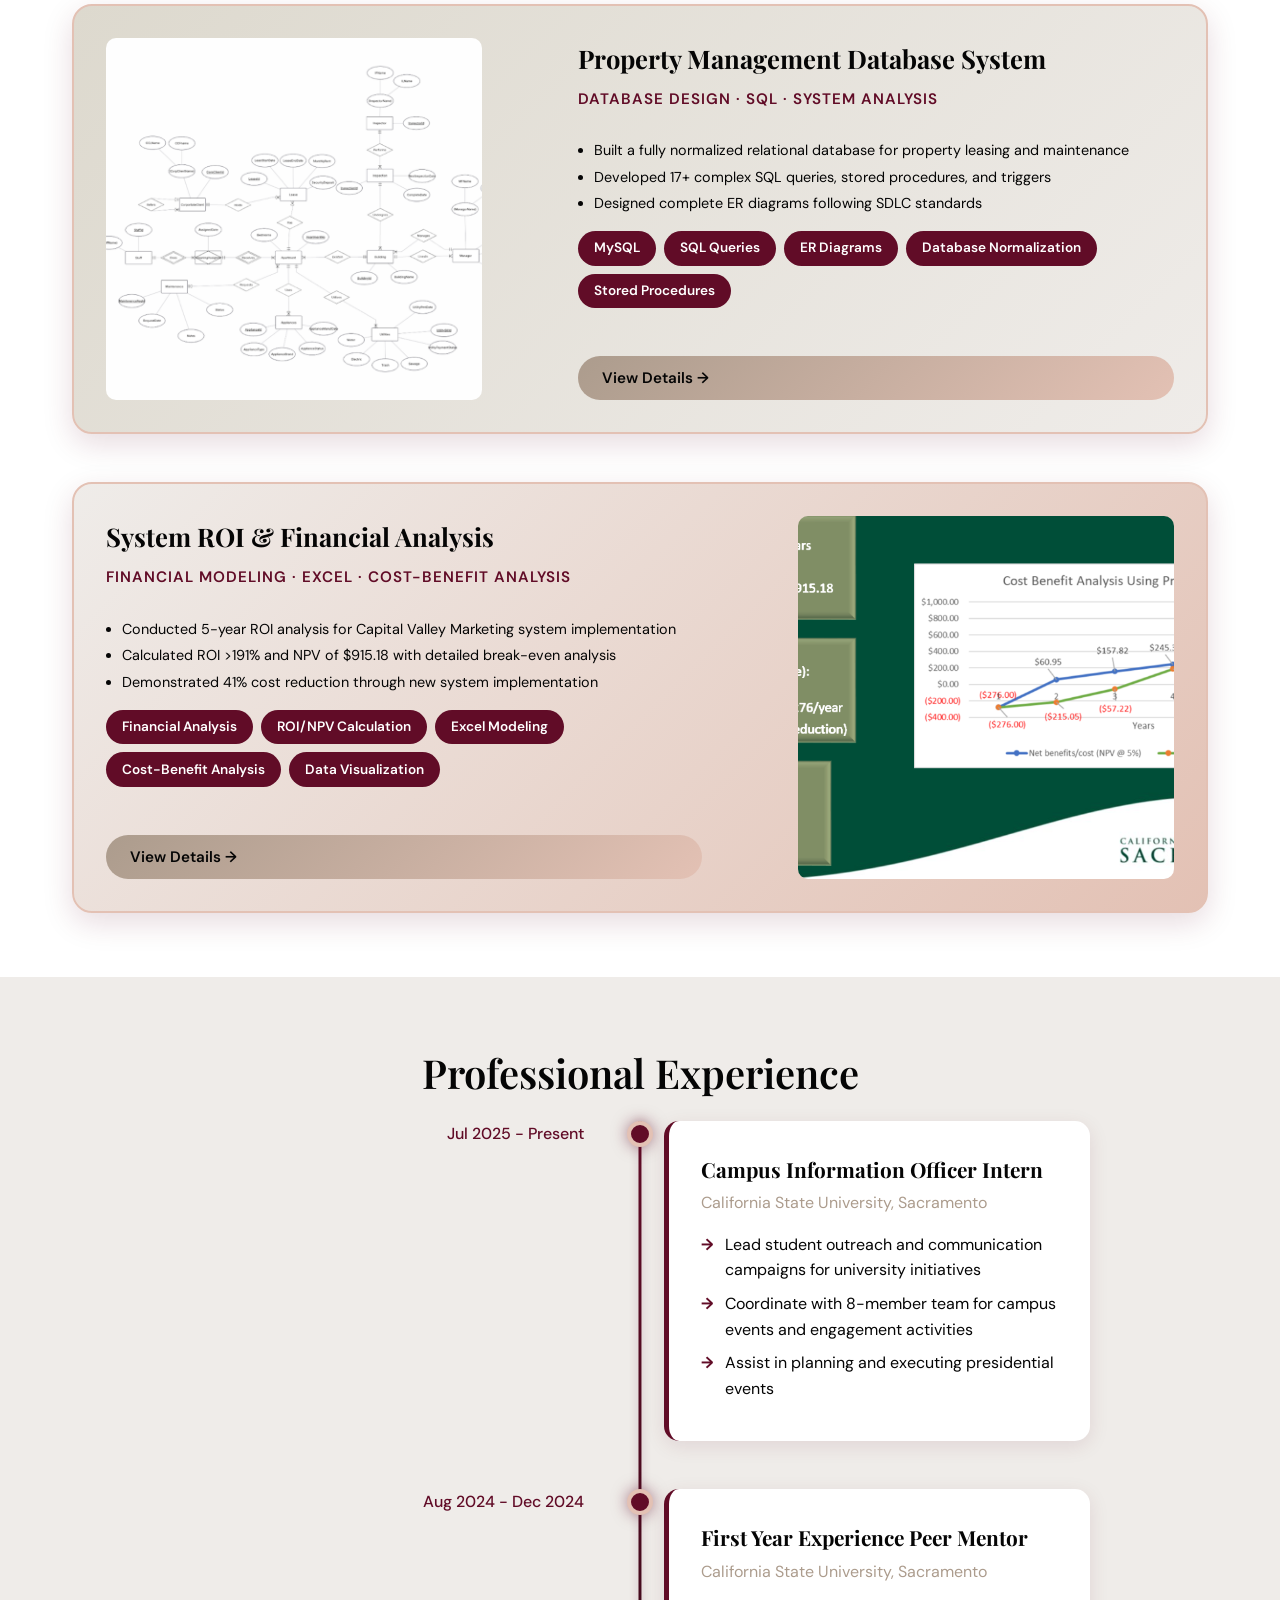
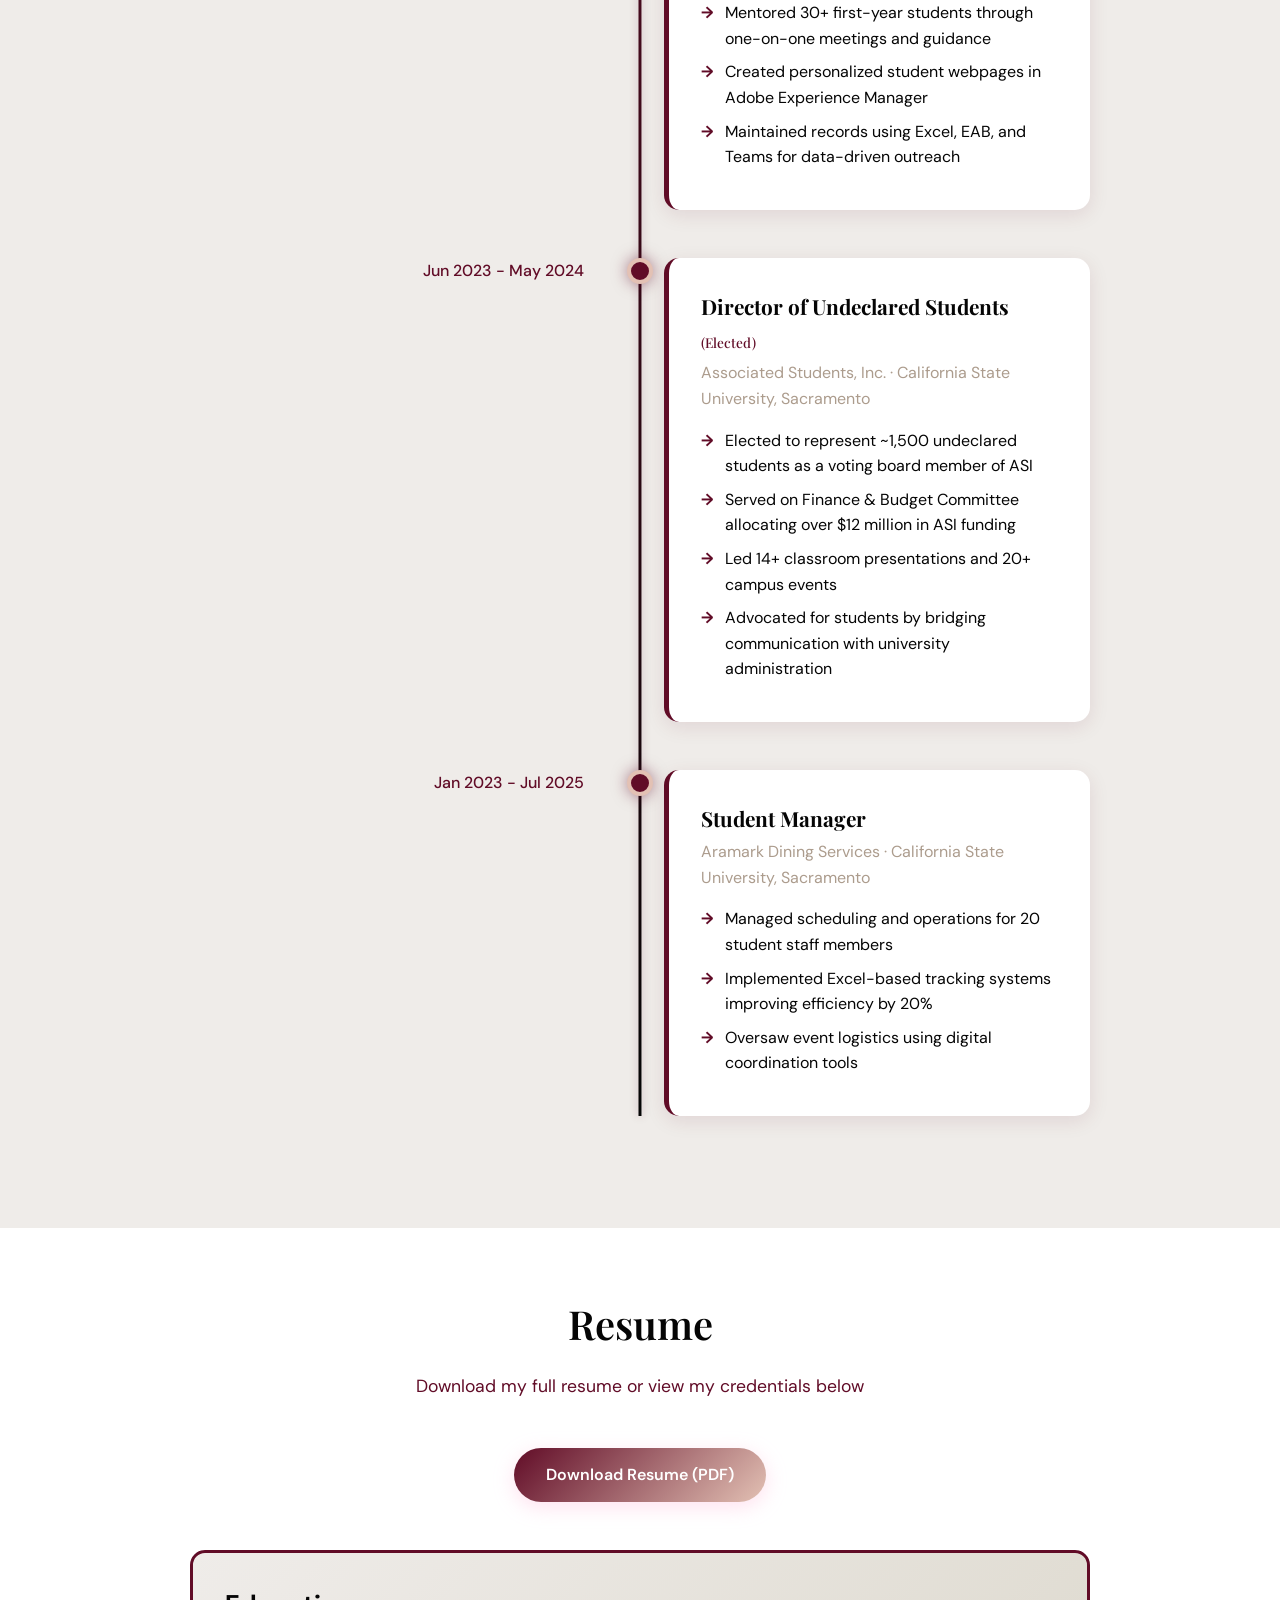
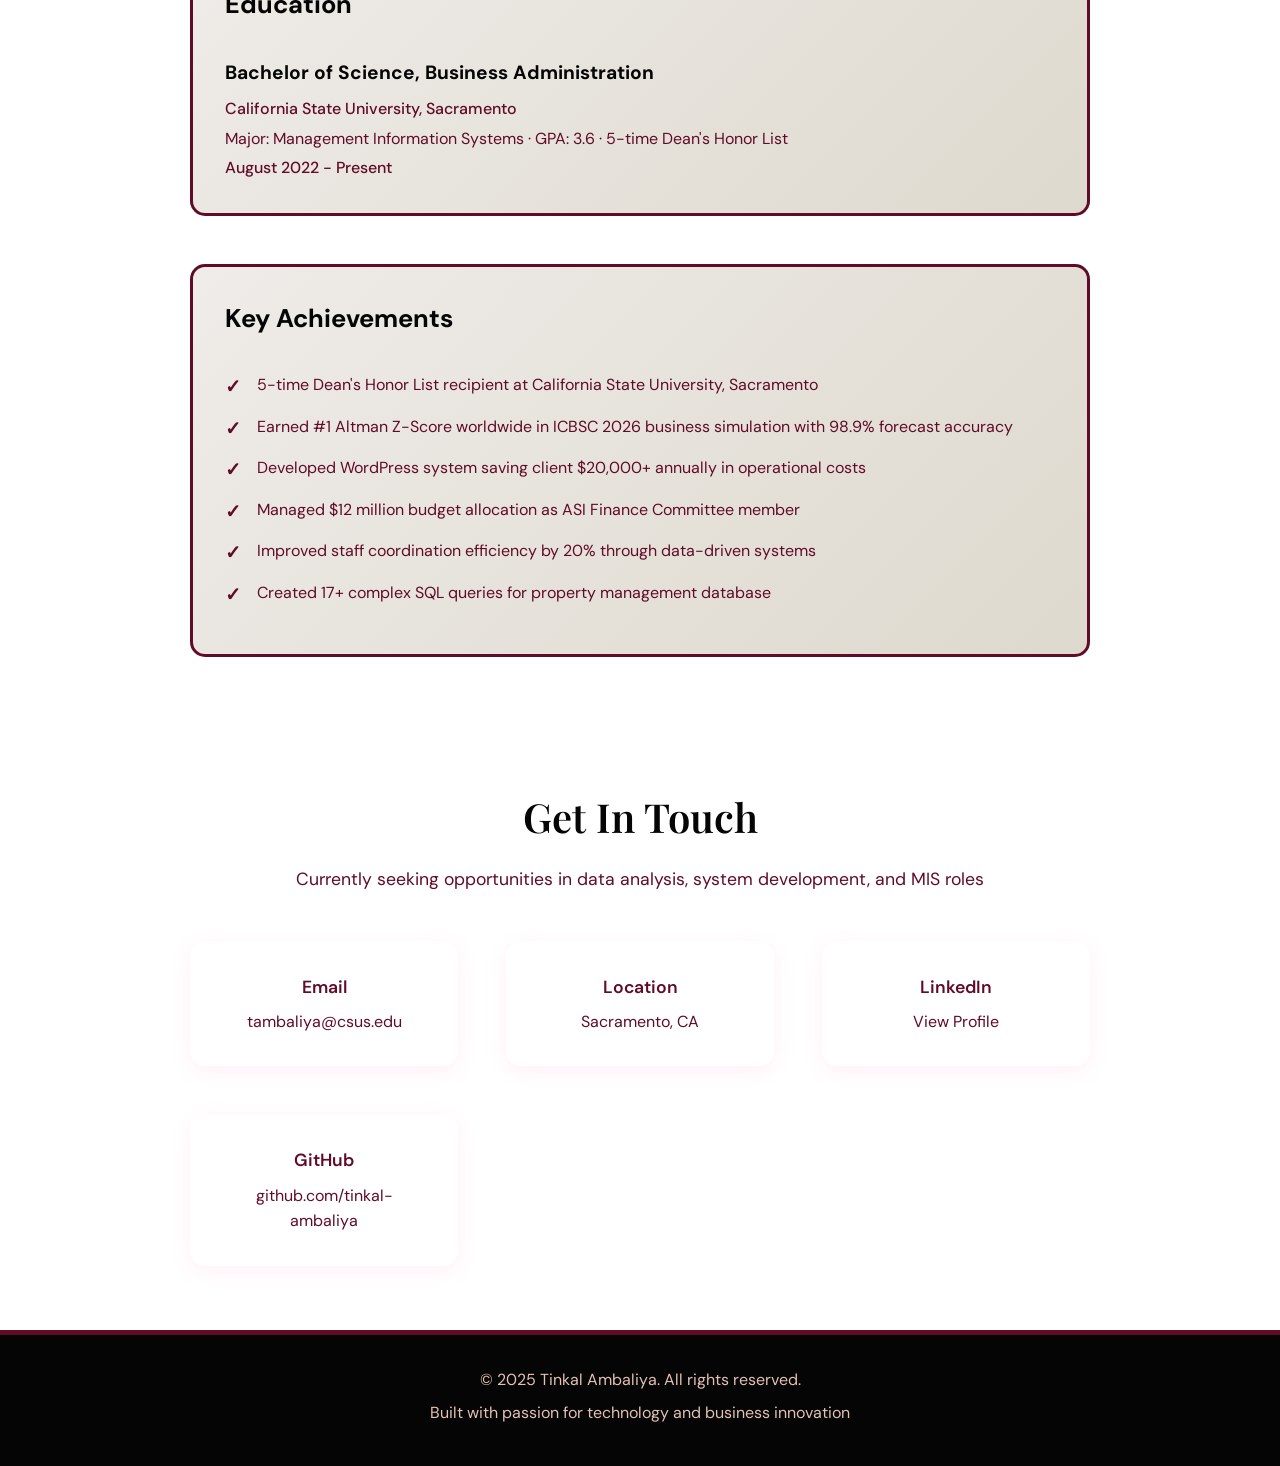
==== commit 62ac3d79: "Add CAO title to ICBSC card, fix duplicate MIS hero bullet" ====
--- a/index.html
+++ b/index.html
@@ -31,7 +31,7 @@
                 <h1 class="hero-title">Hi, I'm <span class="highlight">Tinkal Ambaliya</span></h1>
                 <p class="hero-subtitle">MIS Student · Data Analyst · System Developer</p>
                 <ul style="list-style: none; padding: 0; margin: 16px 0 20px; line-height: 2; font-size: 0.95rem; color: rgba(255, 255, 255, 0.88);">
-                    <li>Management Information Systems student at <strong>California State University, Sacramento</strong></li>
+                    <li>Senior at <strong>California State University, Sacramento</strong></li>
                     <li>Management Information Systems · GPA 3.6 · 5&times; Dean's Honor List</li>
                     <li>Passionate about data analytics, business intelligence, and building systems that matter</li>
                     <li>Motivated, eager to learn, and enthusiastic about turning data into real decisions</li>
@@ -120,6 +120,7 @@
                         <h3>ICBSC Business Simulation &amp; Prediction Model</h3>
                         <p class="project-type">Python · Power BI · Financial Modeling · Forecasting</p>
                         <ul style="font-size: 0.9rem; line-height: 1.85; padding-left: 16px; margin: 10px 0 14px; color: inherit;">
+                            <li>Served as <strong>Chief Analysis Officer</strong> for Hornet Inc. in the ICBSC 2026 international business simulation</li>
                             <li>Managed Hornet Inc. through 4 competitive quarters in ICBSC 2026 against 4 universities</li>
                             <li>Built a Python prediction engine achieving 98.9% unit forecast accuracy</li>
                             <li>Created an interactive Power BI dashboard tracking 12 quarters of performance data</li>
